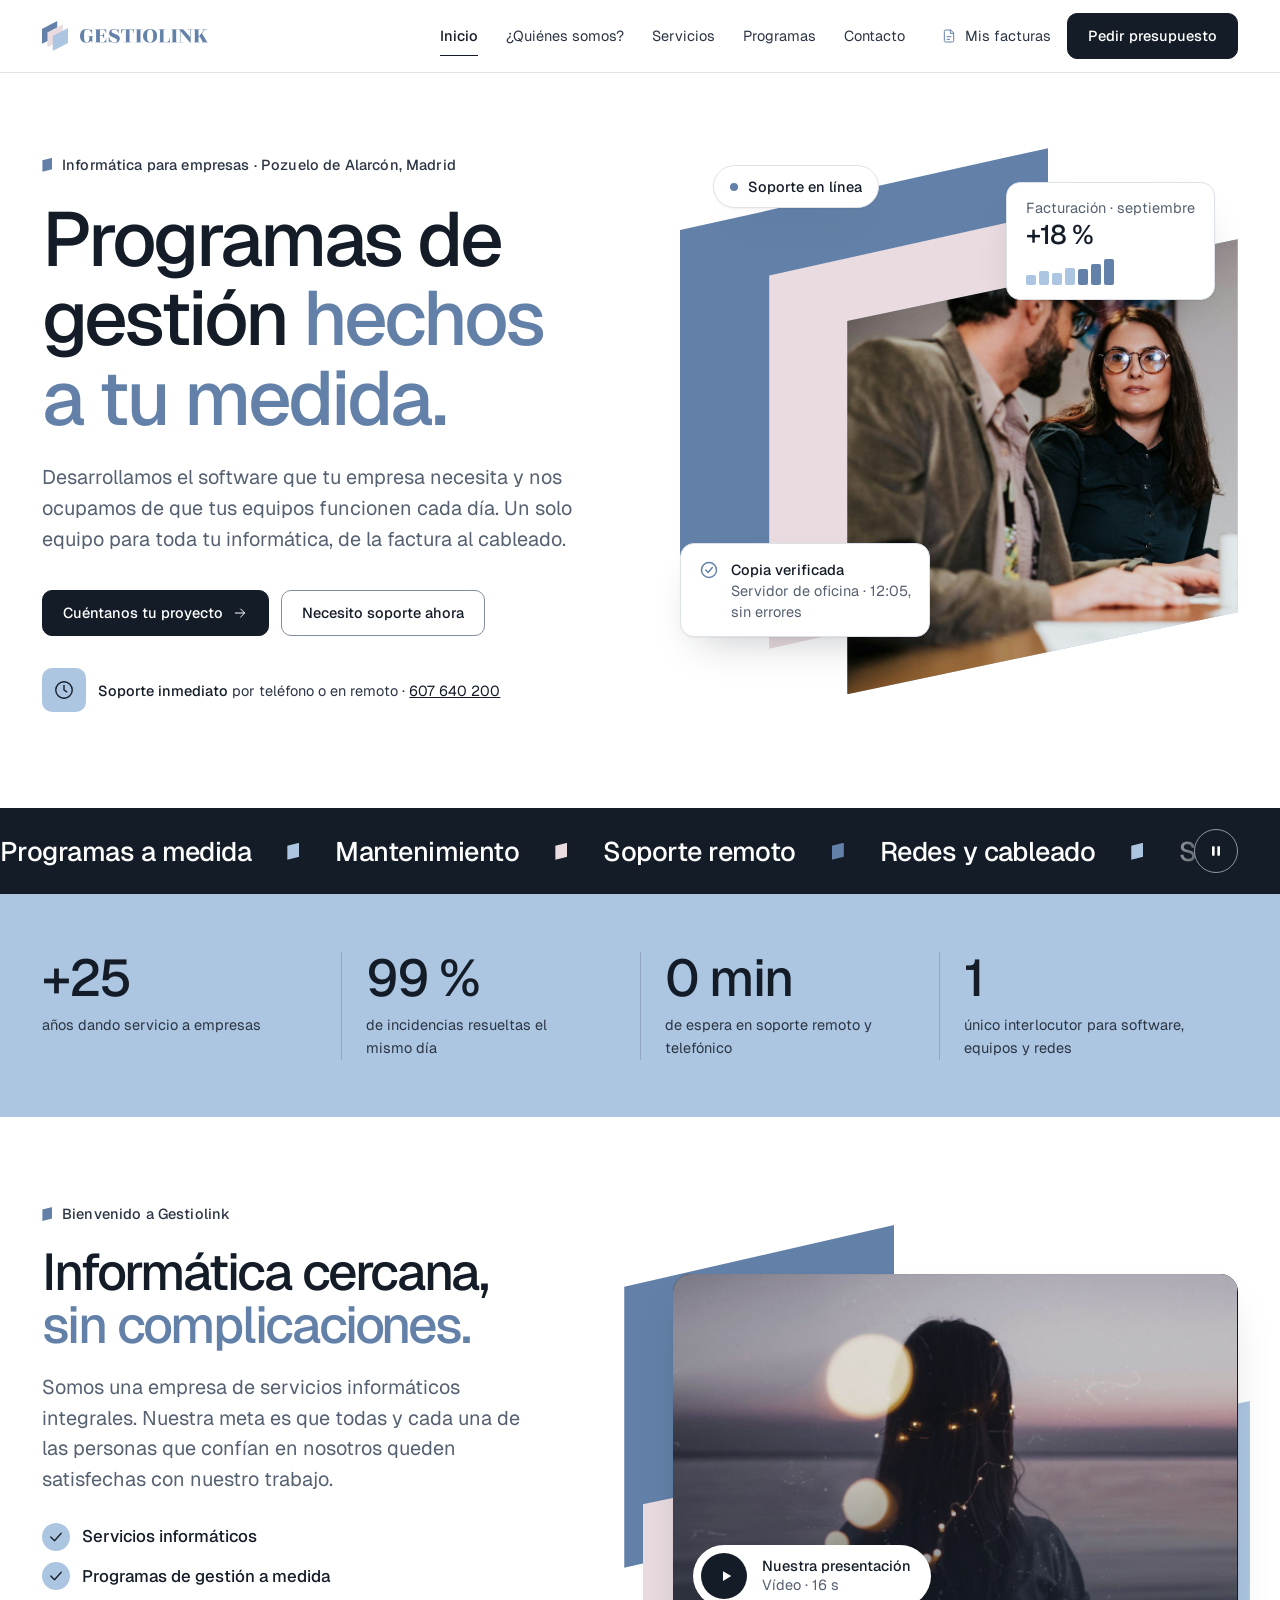
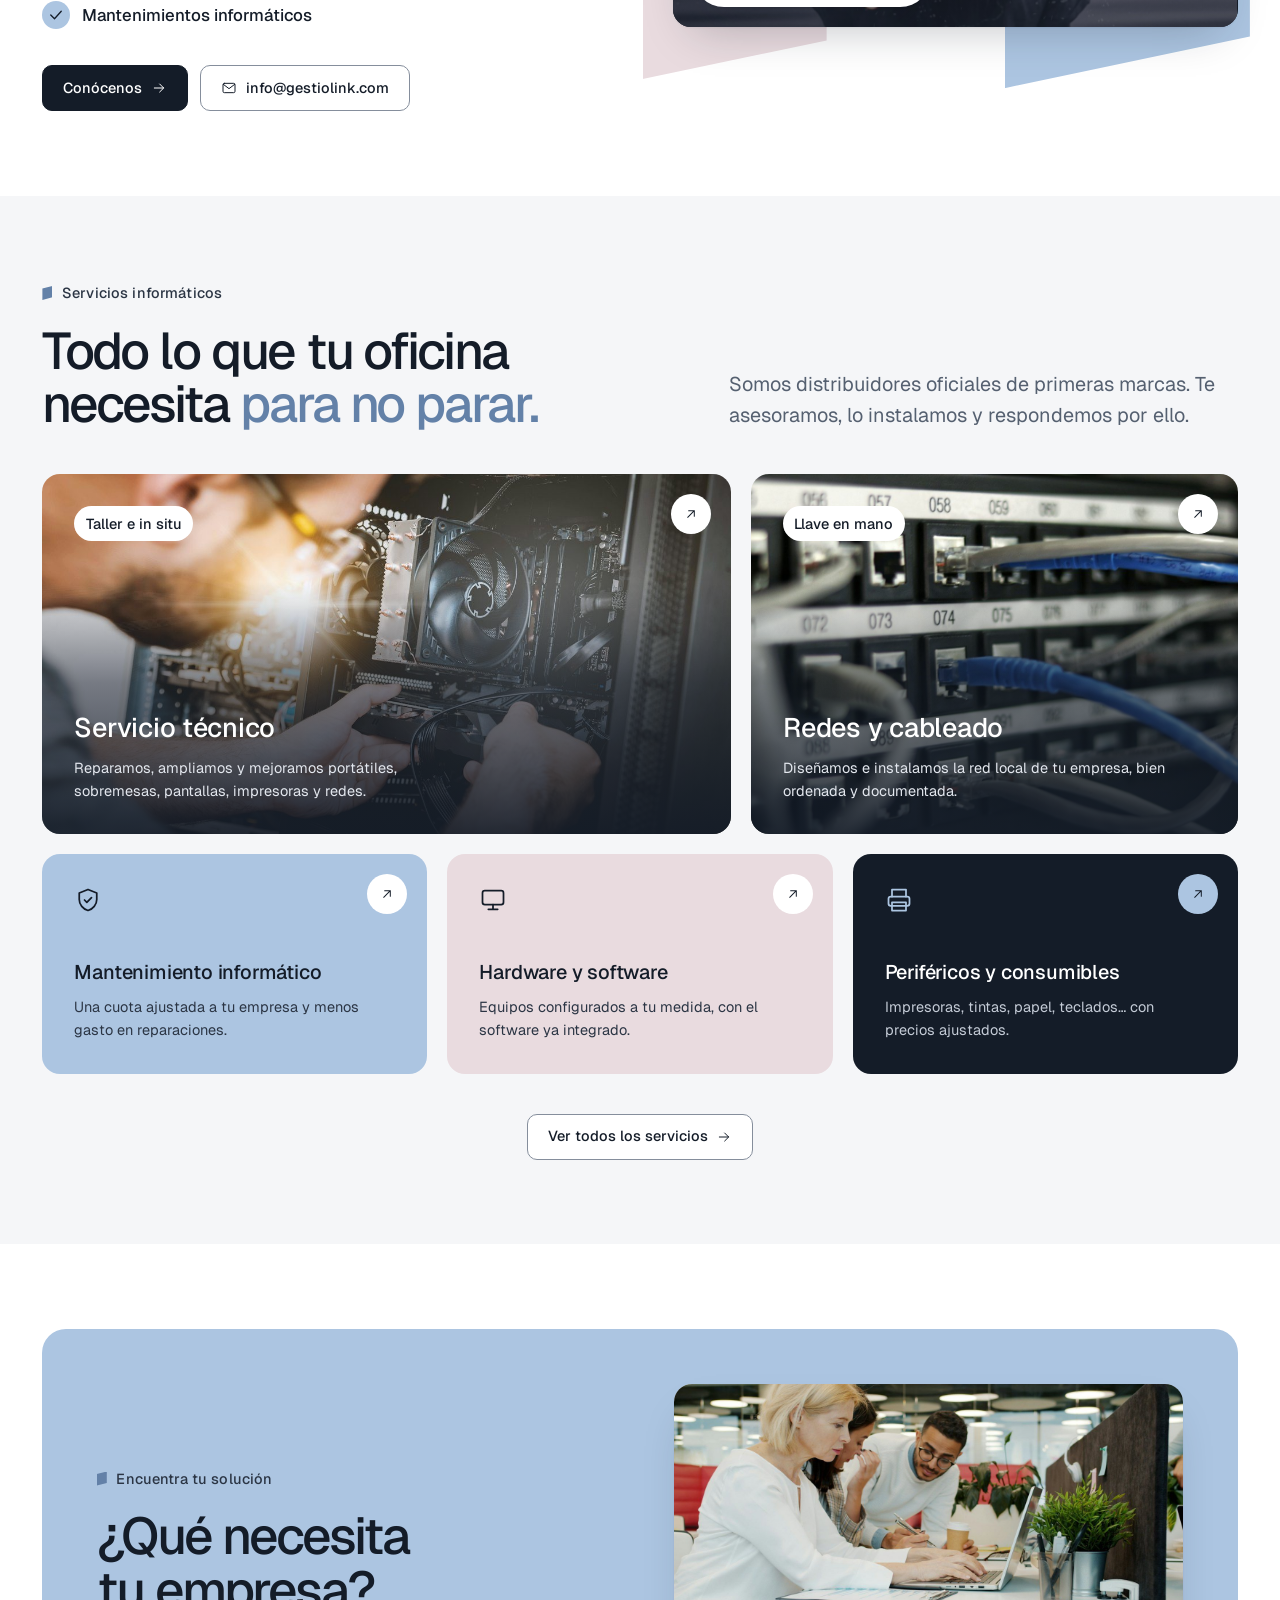
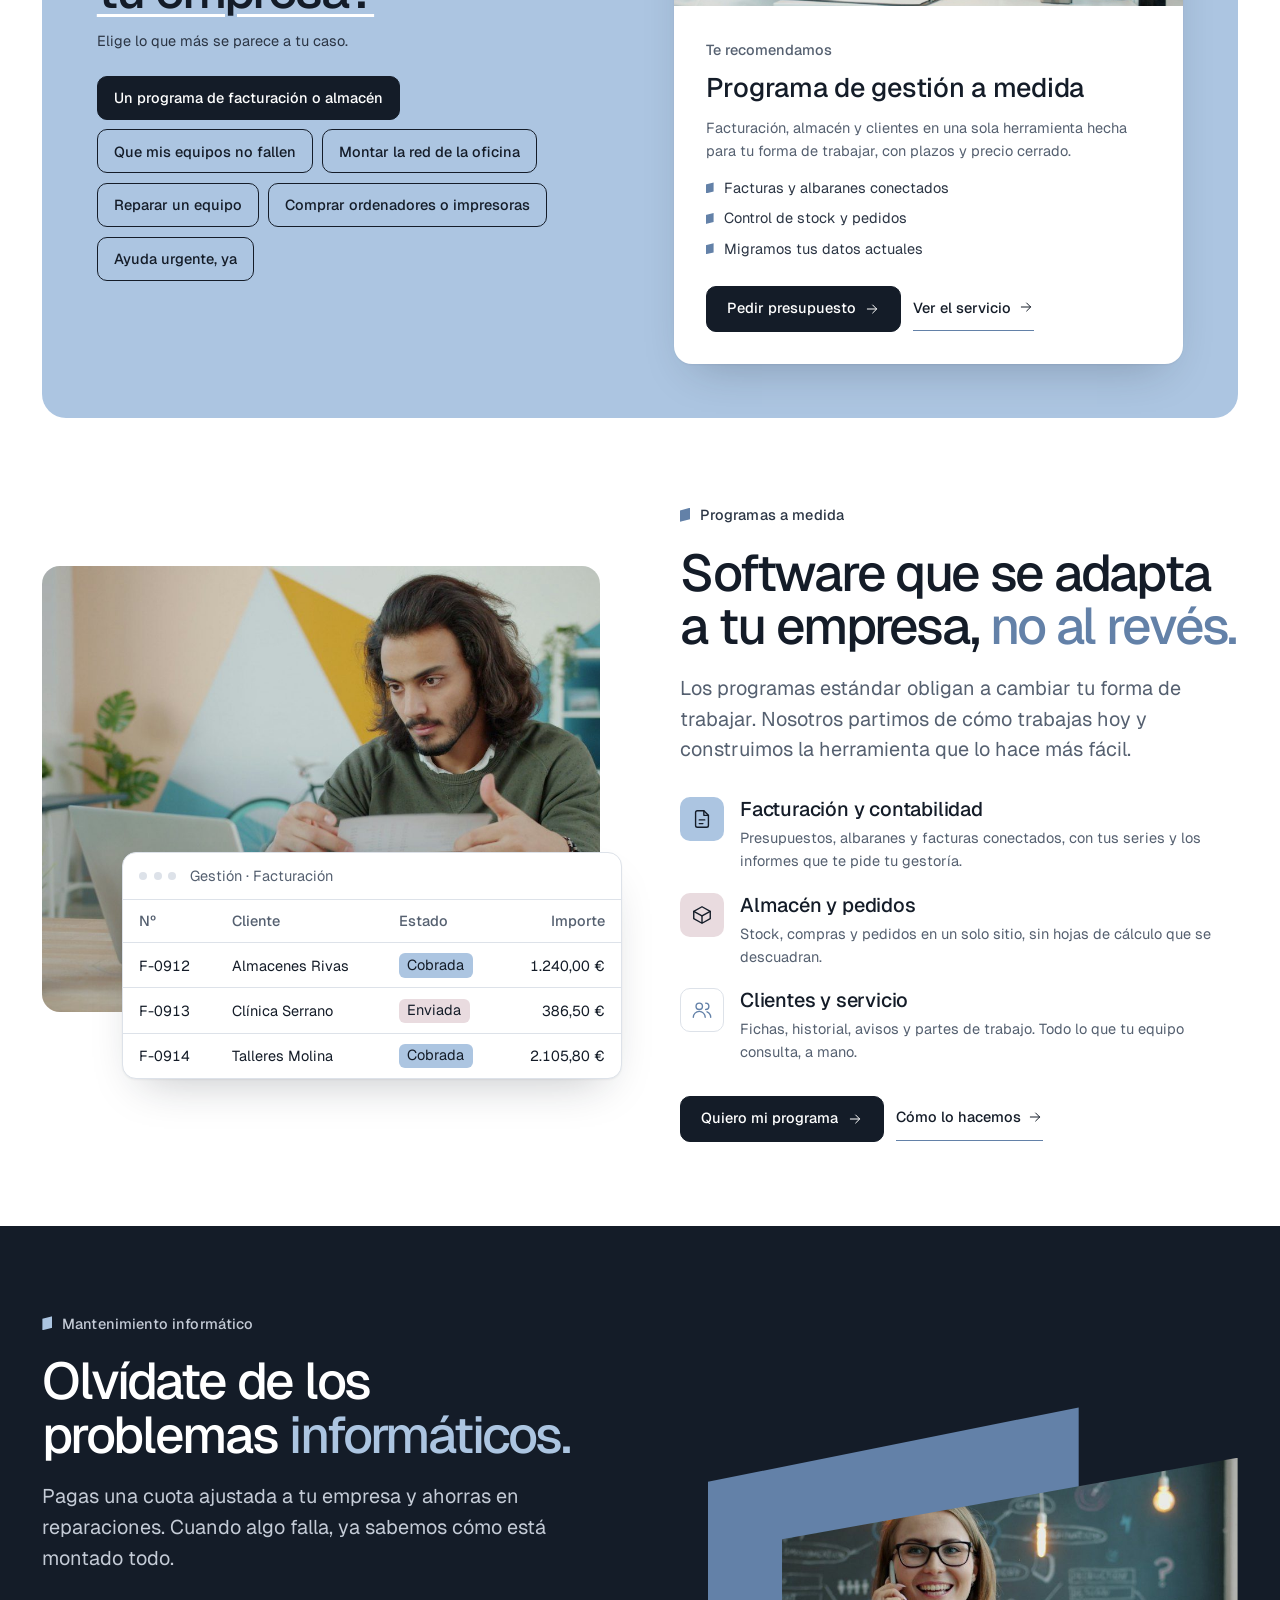
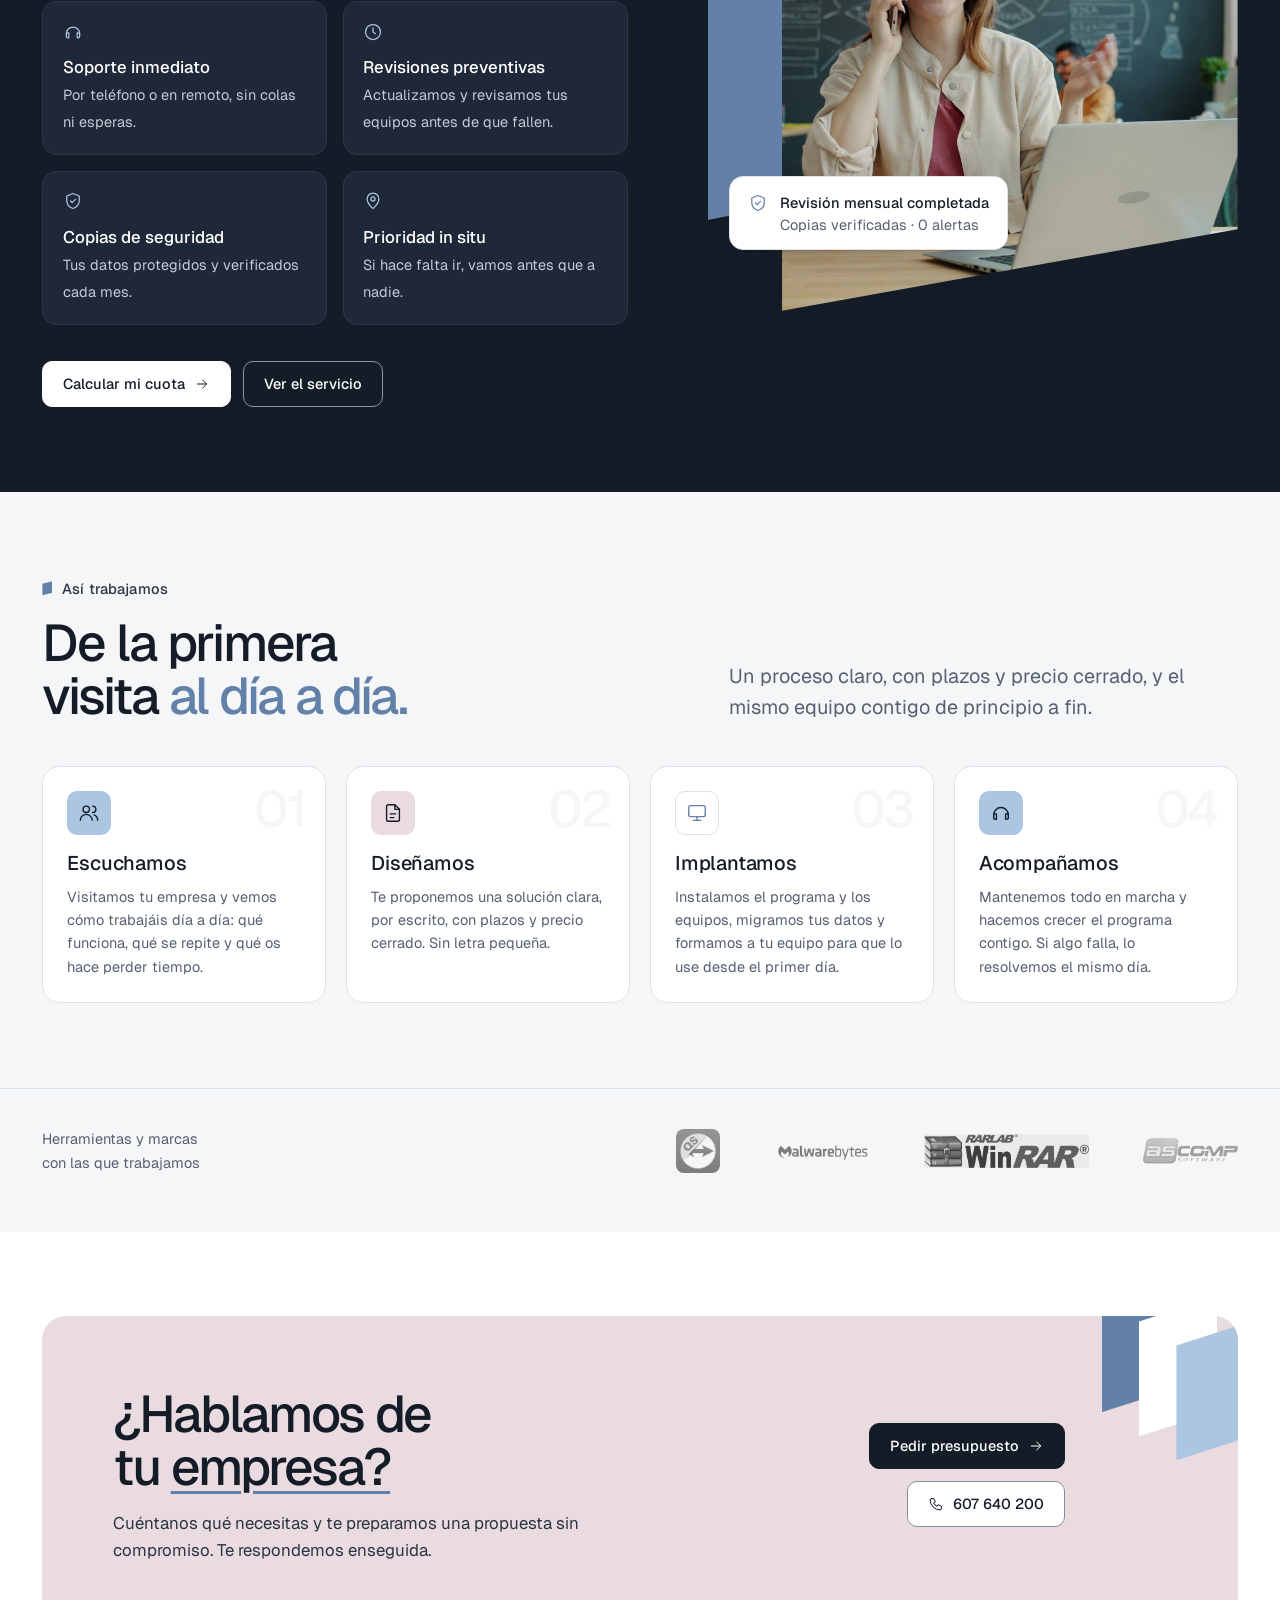
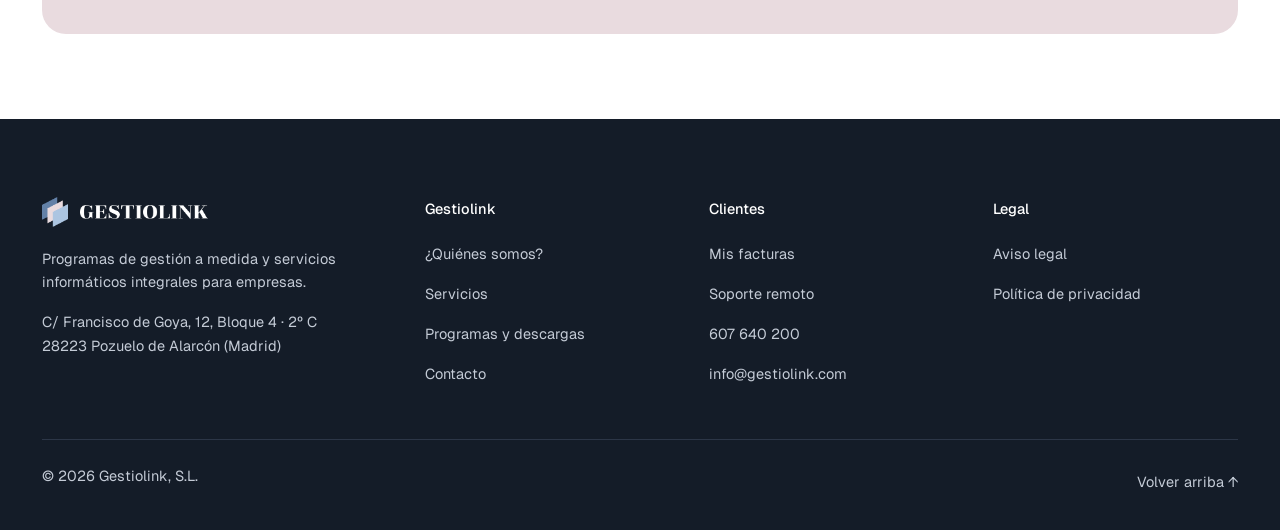
==== index.html @ 1e7ed484 "Revisión de las secciones de la página de inicio" ====
<!doctype html>
<html lang="es">
<head>
<meta charset="utf-8">
<meta name="viewport" content="width=device-width, initial-scale=1">
<meta name="robots" content="noindex, nofollow">
<title>Gestiolink · Programas de gestión a medida y servicios informáticos</title>
<meta name="description" content="Programas de gestión a medida, mantenimiento informático, redes y servicio técnico para empresas en Madrid. Más de 25 años y el 99 % de las incidencias resueltas el mismo día.">
<link rel="icon" href="assets/isotipo.png">
<link rel="preconnect" href="https://fonts.googleapis.com">
<link rel="preconnect" href="https://fonts.gstatic.com" crossorigin>
<link href="https://fonts.googleapis.com/css2?family=Geist:wght@400;500;600&display=swap" rel="stylesheet">
<link rel="stylesheet" href="assets/styles.css?v=47769339">
<script>document.documentElement.classList.add("js")</script>
</head>
<body>
<a class="skip" href="#main">Saltar al contenido</a>

<header class="header">
  <div class="wrap">
    <a class="brand" href="index.html" aria-label="Gestiolink, inicio">
      <img src="assets/isotipo.png" alt="" width="176" height="202">
      <img src="assets/wordmark.png" alt="Gestiolink" width="398" height="45">
    </a>
    <nav class="nav" aria-label="Principal">
      <a href="index.html" aria-current="page">Inicio</a>
      <a href="quienes-somos.html">¿Quiénes somos?</a>
      <a href="servicios.html">Servicios</a>
      <a href="programas.html">Programas</a>
      <a href="contacto.html">Contacto</a>
    </nav>
    <div class="header__actions">
      <a class="client" href="https://gestiolink.facturas.gestiolink.com"><svg viewBox="0 0 24 24" fill="none" stroke="currentColor" stroke-width="1.5" stroke-linecap="round" stroke-linejoin="round" aria-hidden="true"><path d="M14 3H7a2 2 0 0 0-2 2v14a2 2 0 0 0 2 2h10a2 2 0 0 0 2-2V8z"/><path d="M14 3v5h5M9 13h6M9 17h4"/></svg>Mis facturas</a>
      <a class="btn btn--dark" href="contacto.html">Pedir presupuesto</a>
    </div>
    <button class="menu-btn" type="button" aria-expanded="false" aria-label="Abrir menú"><svg viewBox="0 0 24 24" fill="none" stroke="currentColor" stroke-width="1.5" stroke-linecap="round" stroke-linejoin="round" aria-hidden="true"><path d="M4 7h16M4 12h16M4 17h16"/></svg></button>
  </div>
</header>

<main id="main">

  <section class="hero hero--home" aria-labelledby="hero-title">
    <div class="wrap">
      <div>
        <span class="eyebrow">Informática para empresas · Pozuelo de Alarcón, Madrid</span>
        <h1 id="hero-title">Programas de gestión <em>hechos a tu medida.</em></h1>
        <p class="lead">Desarrollamos el software que tu empresa necesita y nos ocupamos de que tus equipos funcionen cada día. Un solo equipo para toda tu informática, de la factura al cableado.</p>
        <div class="ctas">
          <a class="btn btn--dark" href="contacto.html">Cuéntanos tu proyecto <svg viewBox="0 0 24 24" fill="none" stroke="currentColor" stroke-width="1.5" stroke-linecap="round" stroke-linejoin="round" aria-hidden="true"><path d="M5 12h14M13 6l6 6-6 6"/></svg></a>
          <a class="btn btn--ghost" href="programas.html">Necesito soporte ahora</a>
        </div>
        <div class="hero__note">
          <span class="ico ico--sky" aria-hidden="true"><svg viewBox="0 0 24 24" fill="none" stroke="currentColor" stroke-width="1.5" stroke-linecap="round" stroke-linejoin="round" aria-hidden="true"><circle cx="12" cy="12" r="9"/><path d="M12 7v5l3 2"/></svg></span>
          <p><b>Soporte inmediato</b> por teléfono o en remoto · <a href="tel:+34607640200">607 640 200</a></p>
        </div>
      </div>
      <div class="visual visual--hero" data-parallax>
        <div class="shape s1" aria-hidden="true" data-depth="18"></div>
        <div class="shape s2" aria-hidden="true" data-depth="10"></div>
        <div class="photo" data-depth="4"><img src="assets/img/reunion.jpg" alt="Técnico revisando un programa de gestión con una clienta" width="900" height="1050"></div>
        <div class="float f3" aria-hidden="true"><span class="live"></span>Soporte en línea</div>
        <div class="float f2" aria-hidden="true"><span>Facturación · septiembre</span><strong>+18 %</strong><div class="bar"><i></i><i></i><i></i><i></i><i></i><i></i><i></i></div></div>
        <div class="float f1" aria-hidden="true"><svg viewBox="0 0 24 24" fill="none" stroke="currentColor" stroke-width="1.75" stroke-linecap="round" stroke-linejoin="round" aria-hidden="true"><circle cx="12" cy="12" r="9"/><path d="m8 12 3 3 5-6"/></svg><div><b data-ticker-title>Incidencia resuelta</b><span data-ticker>Impresora de recepción · 11:42, en remoto</span></div></div>
      </div>
    </div>
  </section>

  <div class="marquee" aria-hidden="true">
    <ul><li>Programas a medida</li><li>Mantenimiento</li><li>Soporte remoto</li><li>Redes y cableado</li><li>Servicio técnico</li><li>Copias de seguridad</li><li>Equipos y periféricos</li></ul><ul><li>Programas a medida</li><li>Mantenimiento</li><li>Soporte remoto</li><li>Redes y cableado</li><li>Servicio técnico</li><li>Copias de seguridad</li><li>Equipos y periféricos</li></ul>
  </div>


  <div class="facts">
    <div class="wrap">
      <ul>
        <li><strong data-count="25" data-prefix="+">+25</strong><span>años dando servicio a empresas</span></li>
        <li><strong data-count="99" data-suffix=" %">99 %</strong><span>de incidencias resueltas el mismo día</span></li>
        <li><strong>0 min</strong><span>de espera en soporte remoto y telefónico</span></li>
        <li><strong>1</strong><span>único interlocutor para software, equipos y redes</span></li>
      </ul>
    </div>
  </div>

  <section class="section welcome-wrap" aria-labelledby="welcome-title">
    <div class="wrap welcome">
      <div class="welcome__text">
        <span class="eyebrow">Bienvenido a Gestiolink</span>
        <h2 id="welcome-title">Informática cercana, <em>sin complicaciones.</em></h2>
        <p class="lead">Somos una empresa de servicios informáticos integrales. Nuestra meta es que todas y cada una de las personas que confían en nosotros queden satisfechas con nuestro trabajo.</p>
        <ul class="welcome__list">
          <li><svg viewBox="0 0 24 24" fill="none" stroke="currentColor" stroke-width="1.75" stroke-linecap="round" stroke-linejoin="round" aria-hidden="true"><path d="m5 12 5 5 9-10"/></svg>Servicios informáticos</li>
          <li><svg viewBox="0 0 24 24" fill="none" stroke="currentColor" stroke-width="1.75" stroke-linecap="round" stroke-linejoin="round" aria-hidden="true"><path d="m5 12 5 5 9-10"/></svg>Programas de gestión a medida</li>
          <li><svg viewBox="0 0 24 24" fill="none" stroke="currentColor" stroke-width="1.75" stroke-linecap="round" stroke-linejoin="round" aria-hidden="true"><path d="m5 12 5 5 9-10"/></svg>Mantenimientos informáticos</li>
        </ul>
        <div class="ctas">
          <a class="btn btn--dark" href="quienes-somos.html">Conócenos <svg viewBox="0 0 24 24" fill="none" stroke="currentColor" stroke-width="1.5" stroke-linecap="round" stroke-linejoin="round" aria-hidden="true"><path d="M5 12h14M13 6l6 6-6 6"/></svg></a>
          <a class="btn btn--ghost" href="mailto:info@gestiolink.com"><svg viewBox="0 0 24 24" fill="none" stroke="currentColor" stroke-width="1.5" stroke-linecap="round" stroke-linejoin="round" aria-hidden="true"><rect x="3" y="5" width="18" height="14" rx="2"/><path d="m3.5 6.5 8.5 6.5 8.5-6.5"/></svg>info@gestiolink.com</a>
        </div>
      </div>
      <div class="welcome__media">
        <span class="wshape w1" aria-hidden="true"></span>
        <span class="wshape w2" aria-hidden="true"></span>
        <span class="wshape w3" aria-hidden="true"></span>
        <div class="welcome__video">
          <video preload="none" playsinline poster="assets/img/video-poster.jpg" aria-label="Vídeo de presentación de Gestiolink">
            <source src="assets/video/intro.mp4" type="video/mp4">
          </video>
          <button class="welcome__play" type="button" aria-label="Reproducir el vídeo de presentación">
            <span class="welcome__play-ico"><svg viewBox="0 0 24 24" fill="currentColor" aria-hidden="true"><path d="M8 5.5v13l11-6.5z"/></svg></span>
            <span class="welcome__play-txt"><b>Nuestra presentación</b><small>Vídeo · 16 s</small></span>
          </button>
        </div>
      </div>
    </div>
  </section>

  <section class="section bg-paper" aria-labelledby="svc-title">
    <div class="wrap">
      <div class="section__head">
        <div>
          <span class="eyebrow">Servicios informáticos</span>
          <h2 id="svc-title">Todo lo que tu oficina necesita <em>para no parar.</em></h2>
        </div>
        <p class="lead">Somos distribuidores oficiales de primeras marcas. Te asesoramos, lo instalamos y respondemos por ello.</p>
      </div>
      <div class="bento">
        <a class="tile tile--photo" href="servicios.html#tecnico">
          <img src="assets/img/tecnico.jpg" alt="" width="1200" height="800" loading="lazy">
          <span class="tile__go" aria-hidden="true"><svg viewBox="0 0 24 24" fill="none" stroke="currentColor" stroke-width="1.5" stroke-linecap="round" stroke-linejoin="round" aria-hidden="true"><path d="M5 12h14M13 6l6 6-6 6"/></svg></span><span class="chip">Taller e in situ</span>
          <h3>Servicio técnico</h3>
          <p>Reparamos, ampliamos y mejoramos portátiles, sobremesas, pantallas, impresoras y redes.</p>
        </a>
        <a class="tile tile--photo sm" href="servicios.html#redes">
          <img src="assets/img/redes.jpg" alt="" width="1200" height="800" loading="lazy">
          <span class="tile__go" aria-hidden="true"><svg viewBox="0 0 24 24" fill="none" stroke="currentColor" stroke-width="1.5" stroke-linecap="round" stroke-linejoin="round" aria-hidden="true"><path d="M5 12h14M13 6l6 6-6 6"/></svg></span><span class="chip">Llave en mano</span>
          <h3>Redes y cableado</h3>
          <p>Diseñamos e instalamos la red local de tu empresa, bien ordenada y documentada.</p>
        </a>
        <a class="tile tile--color sky" href="servicios.html#mantenimiento"><span class="tile__go" aria-hidden="true"><svg viewBox="0 0 24 24" fill="none" stroke="currentColor" stroke-width="1.5" stroke-linecap="round" stroke-linejoin="round" aria-hidden="true"><path d="M5 12h14M13 6l6 6-6 6"/></svg></span><svg viewBox="0 0 24 24" fill="none" stroke="currentColor" stroke-width="1.5" stroke-linecap="round" stroke-linejoin="round" aria-hidden="true"><path d="M12 3 4.5 6v5.5c0 4.5 3.2 8.2 7.5 9.5 4.3-1.3 7.5-5 7.5-9.5V6z"/><path d="m9 12 2 2 4-4"/></svg><h3>Mantenimiento informático</h3><p>Una cuota ajustada a tu empresa y menos gasto en reparaciones.</p></a>
        <a class="tile tile--color blush" href="servicios.html#hardware"><span class="tile__go" aria-hidden="true"><svg viewBox="0 0 24 24" fill="none" stroke="currentColor" stroke-width="1.5" stroke-linecap="round" stroke-linejoin="round" aria-hidden="true"><path d="M5 12h14M13 6l6 6-6 6"/></svg></span><svg viewBox="0 0 24 24" fill="none" stroke="currentColor" stroke-width="1.5" stroke-linecap="round" stroke-linejoin="round" aria-hidden="true"><rect x="3" y="4" width="18" height="12" rx="2"/><path d="M8 20h8M12 16v4"/></svg><h3>Hardware y software</h3><p>Equipos configurados a tu medida, con el software ya integrado.</p></a>
        <a class="tile tile--color ink" href="servicios.html#perifericos"><span class="tile__go" aria-hidden="true"><svg viewBox="0 0 24 24" fill="none" stroke="currentColor" stroke-width="1.5" stroke-linecap="round" stroke-linejoin="round" aria-hidden="true"><path d="M5 12h14M13 6l6 6-6 6"/></svg></span><svg viewBox="0 0 24 24" fill="none" stroke="currentColor" stroke-width="1.5" stroke-linecap="round" stroke-linejoin="round" aria-hidden="true"><path d="M6 9V3h12v6"/><rect x="3" y="9" width="18" height="8" rx="2"/><path d="M6 14h12v7H6z"/></svg><h3>Periféricos y consumibles</h3><p>Impresoras, tintas, papel, teclados… con precios ajustados.</p></a>
      </div>
      <div class="bento__more"><a class="btn btn--ghost" href="servicios.html">Ver todos los servicios <svg viewBox="0 0 24 24" fill="none" stroke="currentColor" stroke-width="1.5" stroke-linecap="round" stroke-linejoin="round" aria-hidden="true"><path d="M5 12h14M13 6l6 6-6 6"/></svg></a></div>
    </div>
  </section>

  <section class="section" aria-labelledby="finder-title">
    <div class="wrap">
      <div class="finder" data-finder>
        <div class="finder__ask">
          <span class="eyebrow">Encuentra tu solución</span>
          <h2 id="finder-title">¿Qué necesita <em>tu empresa?</em></h2>
          <p class="finder__hint" id="finder-hint">Elige lo que más se parece a tu caso.</p>
          <div class="finder__chips" role="group" aria-labelledby="finder-hint">
            <button type="button" class="chip-btn" aria-pressed="true" data-key="programa">Un programa de facturación o almacén</button>
            <button type="button" class="chip-btn" aria-pressed="false" data-key="mantenimiento">Que mis equipos no fallen</button>
            <button type="button" class="chip-btn" aria-pressed="false" data-key="redes">Montar la red de la oficina</button>
            <button type="button" class="chip-btn" aria-pressed="false" data-key="tecnico">Reparar un equipo</button>
            <button type="button" class="chip-btn" aria-pressed="false" data-key="equipos">Comprar ordenadores o impresoras</button>
            <button type="button" class="chip-btn" aria-pressed="false" data-key="urgente">Ayuda urgente, ya</button>
          </div>
        </div>
        <div class="finder__card" aria-live="polite">
          <img data-f="img" src="assets/img/colegas.jpg" alt="" width="1400" height="933" loading="lazy">
          <div class="finder__body">
            <span class="finder__label">Te recomendamos</span>
            <h3 data-f="title">Programa de gestión a medida</h3>
            <p data-f="text">Facturación, almacén y clientes en una sola herramienta hecha para tu forma de trabajar, con plazos y precio cerrado.</p>
            <ul data-f="list" class="finder__list"><li>Facturas y albaranes conectados</li><li>Control de stock y pedidos</li><li>Migramos tus datos actuales</li></ul>
            <div class="ctas">
              <a class="btn btn--dark" data-f="cta" href="contacto.html?servicio=programa">Pedir presupuesto <svg viewBox="0 0 24 24" fill="none" stroke="currentColor" stroke-width="1.5" stroke-linecap="round" stroke-linejoin="round" aria-hidden="true"><path d="M5 12h14M13 6l6 6-6 6"/></svg></a>
              <a class="link" data-f="more" href="servicios.html#programas-a-medida">Ver el servicio <svg viewBox="0 0 24 24" fill="none" stroke="currentColor" stroke-width="1.5" stroke-linecap="round" stroke-linejoin="round" aria-hidden="true"><path d="M5 12h14M13 6l6 6-6 6"/></svg></a>
            </div>
          </div>
        </div>
      </div>
    </div>
  </section>

  <section class="section" aria-labelledby="prog-title">
    <div class="wrap">
      <div class="prog">
        <div class="prog__media">
          <img src="assets/img/gestion.jpg" alt="Empresario revisando informes de su negocio junto al portátil" width="1400" height="788" loading="lazy">
          <div class="app" aria-hidden="true">
            <div class="app__bar"><i></i><i></i><i></i><span>Gestión · Facturación</span></div>
            <table>
              <thead><tr><th>Nº</th><th>Cliente</th><th>Estado</th><th>Importe</th></tr></thead>
              <tbody>
                <tr><td>F-0912</td><td>Almacenes Rivas</td><td><span class="tag tag--ok">Cobrada</span></td><td>1.240,00 €</td></tr>
                <tr><td>F-0913</td><td>Clínica Serrano</td><td><span class="tag">Enviada</span></td><td>386,50 €</td></tr>
                <tr><td>F-0914</td><td>Talleres Molina</td><td><span class="tag tag--ok">Cobrada</span></td><td>2.105,80 €</td></tr>
              </tbody>
            </table>
          </div>
        </div>
        <div>
          <span class="eyebrow">Programas a medida</span>
          <h2 id="prog-title">Software que se adapta a tu empresa, <em>no al revés.</em></h2>
          <p class="lead">Los programas estándar obligan a cambiar tu forma de trabajar. Nosotros partimos de cómo trabajas hoy y construimos la herramienta que lo hace más fácil.</p>
          <ul class="features">
            <li><span class="ico ico--sky"><svg viewBox="0 0 24 24" fill="none" stroke="currentColor" stroke-width="1.5" stroke-linecap="round" stroke-linejoin="round" aria-hidden="true"><path d="M14 3H7a2 2 0 0 0-2 2v14a2 2 0 0 0 2 2h10a2 2 0 0 0 2-2V8z"/><path d="M14 3v5h5M9 13h6M9 17h4"/></svg></span><div><h3>Facturación y contabilidad</h3><p>Presupuestos, albaranes y facturas conectados, con tus series y los informes que te pide tu gestoría.</p></div></li>
            <li><span class="ico ico--blush"><svg viewBox="0 0 24 24" fill="none" stroke="currentColor" stroke-width="1.5" stroke-linecap="round" stroke-linejoin="round" aria-hidden="true"><path d="m21 8-9-5-9 5 9 5z"/><path d="M3 8v8l9 5 9-5V8M12 13v8"/></svg></span><div><h3>Almacén y pedidos</h3><p>Stock, compras y pedidos en un solo sitio, sin hojas de cálculo que se descuadran.</p></div></li>
            <li><span class="ico ico--line"><svg viewBox="0 0 24 24" fill="none" stroke="currentColor" stroke-width="1.5" stroke-linecap="round" stroke-linejoin="round" aria-hidden="true"><circle cx="9" cy="8" r="3.5"/><path d="M2.5 20a6.5 6.5 0 0 1 13 0M16 4.5a3.5 3.5 0 0 1 0 7M21.5 20a6.5 6.5 0 0 0-4-6"/></svg></span><div><h3>Clientes y servicio</h3><p>Fichas, historial, avisos y partes de trabajo. Todo lo que tu equipo consulta, a mano.</p></div></li>
          </ul>
          <div class="ctas">
            <a class="btn btn--dark" href="contacto.html?servicio=programa">Quiero mi programa <svg viewBox="0 0 24 24" fill="none" stroke="currentColor" stroke-width="1.5" stroke-linecap="round" stroke-linejoin="round" aria-hidden="true"><path d="M5 12h14M13 6l6 6-6 6"/></svg></a>
            <a class="link" href="servicios.html#programas-a-medida">Cómo lo hacemos <svg viewBox="0 0 24 24" fill="none" stroke="currentColor" stroke-width="1.5" stroke-linecap="round" stroke-linejoin="round" aria-hidden="true"><path d="M5 12h14M13 6l6 6-6 6"/></svg></a>
          </div>
        </div>
      </div>
    </div>
  </section>

  <section class="section dark" aria-labelledby="mant-title">
    <div class="wrap maint">
      <div>
        <span class="eyebrow">Mantenimiento informático</span>
        <h2 id="mant-title">Olvídate de los problemas <em>informáticos.</em></h2>
        <p class="lead">Pagas una cuota ajustada a tu empresa y ahorras en reparaciones. Cuando algo falla, ya sabemos cómo está montado todo.</p>
        <ul class="checks">
          <li><svg viewBox="0 0 24 24" fill="none" stroke="currentColor" stroke-width="1.5" stroke-linecap="round" stroke-linejoin="round" aria-hidden="true"><path d="M4 14a8 8 0 0 1 16 0"/><path d="M4 14v3a2 2 0 0 0 2 2h1v-6H6a2 2 0 0 0-2 2M20 14v3a2 2 0 0 1-2 2h-1v-6h1a2 2 0 0 1 2 2"/></svg><b>Soporte inmediato</b><span>Por teléfono o en remoto, sin colas ni esperas.</span></li>
          <li><svg viewBox="0 0 24 24" fill="none" stroke="currentColor" stroke-width="1.5" stroke-linecap="round" stroke-linejoin="round" aria-hidden="true"><circle cx="12" cy="12" r="9"/><path d="M12 7v5l3 2"/></svg><b>Revisiones preventivas</b><span>Actualizamos y revisamos tus equipos antes de que fallen.</span></li>
          <li><svg viewBox="0 0 24 24" fill="none" stroke="currentColor" stroke-width="1.5" stroke-linecap="round" stroke-linejoin="round" aria-hidden="true"><path d="M12 3 4.5 6v5.5c0 4.5 3.2 8.2 7.5 9.5 4.3-1.3 7.5-5 7.5-9.5V6z"/><path d="m9 12 2 2 4-4"/></svg><b>Copias de seguridad</b><span>Tus datos protegidos y verificados cada mes.</span></li>
          <li><svg viewBox="0 0 24 24" fill="none" stroke="currentColor" stroke-width="1.5" stroke-linecap="round" stroke-linejoin="round" aria-hidden="true"><path d="M12 21s-7-6.2-7-11.5a7 7 0 0 1 14 0C19 14.8 12 21 12 21z"/><circle cx="12" cy="9.5" r="2.5"/></svg><b>Prioridad in situ</b><span>Si hace falta ir, vamos antes que a nadie.</span></li>
        </ul>
        <div class="ctas">
          <a class="btn btn--light" href="contacto.html">Calcular mi cuota <svg viewBox="0 0 24 24" fill="none" stroke="currentColor" stroke-width="1.5" stroke-linecap="round" stroke-linejoin="round" aria-hidden="true"><path d="M5 12h14M13 6l6 6-6 6"/></svg></a>
          <a class="btn btn--outline-light" href="servicios.html#mantenimiento">Ver el servicio</a>
        </div>
      </div>
      <div class="maint__media">
        <div class="shape s1" aria-hidden="true"></div>
        <div class="photo"><img src="assets/img/llamada.jpg" alt="Clienta hablando por teléfono con el soporte desde su oficina" width="1400" height="933" loading="lazy"></div>
        <div class="float" aria-hidden="true"><svg viewBox="0 0 24 24" fill="none" stroke="currentColor" stroke-width="1.5" stroke-linecap="round" stroke-linejoin="round" aria-hidden="true"><path d="M12 3 4.5 6v5.5c0 4.5 3.2 8.2 7.5 9.5 4.3-1.3 7.5-5 7.5-9.5V6z"/><path d="m9 12 2 2 4-4"/></svg><div><b>Revisión mensual completada</b><span>Copias verificadas · 0 alertas</span></div></div>
      </div>
    </div>
  </section>

  <section class="section bg-paper" aria-labelledby="proc-title">
    <div class="wrap process">
      <div class="process__head">
        <span class="eyebrow">Así trabajamos</span>
        <h2 id="proc-title">De la primera visita <em>al día a día.</em></h2>
        <p class="lead">Un proceso claro, con plazos y precio cerrado, y el mismo equipo contigo de principio a fin.</p>
      </div>
      <ol class="process__steps">
        <li class="process__step"><span class="ico ico--sky"><svg viewBox="0 0 24 24" fill="none" stroke="currentColor" stroke-width="1.5" stroke-linecap="round" stroke-linejoin="round" aria-hidden="true"><circle cx="9" cy="8" r="3.5"/><path d="M2.5 20a6.5 6.5 0 0 1 13 0M16 4.5a3.5 3.5 0 0 1 0 7M21.5 20a6.5 6.5 0 0 0-4-6"/></svg></span><h3>Escuchamos</h3><p>Visitamos tu empresa y vemos cómo trabajáis día a día: qué funciona, qué se repite y qué os hace perder tiempo.</p></li>
        <li class="process__step"><span class="ico ico--blush"><svg viewBox="0 0 24 24" fill="none" stroke="currentColor" stroke-width="1.5" stroke-linecap="round" stroke-linejoin="round" aria-hidden="true"><path d="M14 3H7a2 2 0 0 0-2 2v14a2 2 0 0 0 2 2h10a2 2 0 0 0 2-2V8z"/><path d="M14 3v5h5M9 13h6M9 17h4"/></svg></span><h3>Diseñamos</h3><p>Te proponemos una solución clara, por escrito, con plazos y precio cerrado. Sin letra pequeña.</p></li>
        <li class="process__step"><span class="ico ico--line"><svg viewBox="0 0 24 24" fill="none" stroke="currentColor" stroke-width="1.5" stroke-linecap="round" stroke-linejoin="round" aria-hidden="true"><rect x="3" y="4" width="18" height="12" rx="2"/><path d="M8 20h8M12 16v4"/></svg></span><h3>Implantamos</h3><p>Instalamos el programa y los equipos, migramos tus datos y formamos a tu equipo para que lo use desde el primer día.</p></li>
        <li class="process__step"><span class="ico ico--sky"><svg viewBox="0 0 24 24" fill="none" stroke="currentColor" stroke-width="1.5" stroke-linecap="round" stroke-linejoin="round" aria-hidden="true"><path d="M4 14a8 8 0 0 1 16 0"/><path d="M4 14v3a2 2 0 0 0 2 2h1v-6H6a2 2 0 0 0-2 2M20 14v3a2 2 0 0 1-2 2h-1v-6h1a2 2 0 0 1 2 2"/></svg></span><h3>Acompañamos</h3><p>Mantenemos todo en marcha y hacemos crecer el programa contigo. Si algo falla, lo resolvemos el mismo día.</p></li>
      </ol>
    </div>
  </section>

  <div class="brands bg-paper">
    <div class="wrap">
      <p>Herramientas y marcas con las que trabajamos</p>
      <ul>
        <li><img class="tv" src="assets/img/teamviewer-qs.jpg" alt="TeamViewer QuickSupport" width="225" height="225"></li>
        <li><img class="mb" src="assets/img/malwarebytes.png" alt="Malwarebytes" width="310" height="163"></li>
        <li><img src="assets/img/winrar.png" alt="WinRAR" width="256" height="53"></li>
        <li><img src="assets/img/ascomp.png" alt="ASCOMP Software" width="181" height="65"></li>
      </ul>
    </div>
  </div>


  <section class="cta" aria-label="Contacto">
    <div class="wrap">
      <div class="cta__box">
        <div class="cta__shapes" aria-hidden="true"><i></i><i></i><i></i></div>
        <div>
          <h2>¿Hablamos de tu <em>empresa?</em></h2>
          <p>Cuéntanos qué necesitas y te preparamos una propuesta sin compromiso. Te respondemos enseguida.</p>
        </div>
        <div class="ctas">
          <a class="btn btn--dark" href="contacto.html">Pedir presupuesto <svg viewBox="0 0 24 24" fill="none" stroke="currentColor" stroke-width="1.5" stroke-linecap="round" stroke-linejoin="round" aria-hidden="true"><path d="M5 12h14M13 6l6 6-6 6"/></svg></a>
          <a class="btn btn--ghost" href="tel:+34607640200"><svg viewBox="0 0 24 24" fill="none" stroke="currentColor" stroke-width="1.5" stroke-linecap="round" stroke-linejoin="round" aria-hidden="true"><path d="M5 4h4l2 5-2.5 1.5a11 11 0 0 0 5 5L15 13l5 2v4a2 2 0 0 1-2 2A16 16 0 0 1 3 6a2 2 0 0 1 2-2"/></svg>607 640 200</a>
        </div>
      </div>
    </div>
  </section>
</main>

<footer class="footer">
  <div class="wrap">
    <div class="footer__top">
      <div>
        <a class="brand" href="index.html" aria-label="Gestiolink, inicio">
          <img src="assets/isotipo.png" alt="" width="176" height="202">
          <img src="assets/wordmark.png" alt="Gestiolink" width="398" height="45">
        </a>
        <p>Programas de gestión a medida y servicios informáticos integrales para empresas.</p>
        <address>C/ Francisco de Goya, 12, Bloque 4 · 2º C<br>28223 Pozuelo de Alarcón (Madrid)</address>
      </div>
      <div>
        <h4>Gestiolink</h4>
        <ul><li><a href="quienes-somos.html">¿Quiénes somos?</a></li><li><a href="servicios.html">Servicios</a></li><li><a href="programas.html">Programas y descargas</a></li><li><a href="contacto.html">Contacto</a></li></ul>
      </div>
      <div>
        <h4>Clientes</h4>
        <ul><li><a href="https://gestiolink.facturas.gestiolink.com">Mis facturas</a></li><li><a href="https://get.teamviewer.com/2trgch7">Soporte remoto</a></li><li><a href="tel:+34607640200">607 640 200</a></li><li><a href="mailto:info@gestiolink.com">info@gestiolink.com</a></li></ul>
      </div>
      <div>
        <h4>Legal</h4>
        <ul><li><a href="aviso-legal.html">Aviso legal</a></li><li><a href="politica-privacidad.html">Política de privacidad</a></li></ul>
      </div>
    </div>
    <div class="footer__bottom">
      <span>© <span id="year">2026</span> Gestiolink, S.L.</span>
      <a href="#main">Volver arriba ↑</a>
    </div>
  </div>
</footer>

<script src="assets/main.js?v=47769339"></script>
</body>
</html>
---- assets/styles.css ----
/* Gestiolink · hoja de estilos común */
:root{
  /* Paleta: los tres colores del logo + tinta */
  --accent:#6381a8;
  --sky:#acc5e1;
  --blush:#e9dbdf;
  --ink:#141c28;
  --ink-2:#1e2838;
  --text:#2b3544;
  --muted:#556070;
  --line:#dde2e9;
  --control:#858e9c;
  --paper:#f5f6f8;
  --white:#fff;
  --on-ink:#c4cbd6;

  /* Escala tipográfica (6 tamaños) */
  --fs-1:clamp(2.75rem, 1.9rem + 3.6vw, 5rem);
  --fs-2:clamp(2.125rem, 1.7rem + 1.9vw, 3.25rem);
  --fs-3:clamp(1.375rem, 1.2rem + .6vw, 1.75rem);
  --fs-4:clamp(1.125rem, 1.08rem + .2vw, 1.25rem);
  --fs-5:clamp(1rem, .97rem + .1vw, 1.0625rem);
  --fs-6:clamp(.875rem, .86rem + .06vw, .9375rem);

  --sans:"Geist", system-ui, -apple-system, "Segoe UI", sans-serif;
  --radius:10px;
  --r-card:18px;
  --wrap:1536px;
  --gutter:clamp(1rem, .25rem + 3vw, 3rem);
  --section:clamp(3.5rem, 2.5rem + 3.5vw, 5.5rem);
  --shadow:0 1px 2px rgba(20,28,40,.05),0 20px 44px -20px rgba(20,28,40,.28);
  /* Paralelogramo del isotipo: lados verticales, bordes que suben hacia la derecha */
  --para:polygon(0 18%, 100% 0, 100% 82%, 0 100%);
}
*,*::before,*::after{box-sizing:border-box}
html{font-size:100%;-webkit-text-size-adjust:100%;scroll-behavior:smooth}
@media (prefers-reduced-motion:reduce){html{scroll-behavior:auto}*{transition:none!important;animation:none!important}}
body{margin:0;background:var(--white);color:var(--text);font-family:var(--sans);font-size:var(--fs-5);line-height:1.6;-webkit-font-smoothing:antialiased;overflow-x:clip}
img,svg{display:block;max-width:100%}
img{height:auto}
a{color:inherit}
h1,h2,h3,p{margin:0}
h1,h2{font-weight:500;color:var(--ink);letter-spacing:-.04em;line-height:1.04;text-wrap:balance}
h1{font-size:var(--fs-1)}
h2{font-size:var(--fs-2)}
h1 em,h2 em{font-style:normal;color:var(--accent)}
h3{font-size:var(--fs-4);font-weight:500;color:var(--ink);line-height:1.3;letter-spacing:-.01em}
:focus-visible{outline:2px solid var(--accent);outline-offset:3px;border-radius:4px}
.wrap{max-width:var(--wrap);margin-inline:auto;padding-inline:var(--gutter)}
.skip{position:absolute;left:1rem;top:-100px;background:var(--ink);color:var(--white);padding:.75rem 1rem;border-radius:var(--radius);z-index:100;font-size:var(--fs-6)}
.skip:focus{top:1rem}
.eyebrow{display:inline-flex;align-items:center;gap:.6rem;font-size:var(--fs-6);font-weight:500;color:var(--text);letter-spacing:.01em}
.eyebrow::before{content:"";width:10px;height:14px;background:var(--accent);clip-path:var(--para)}
.lead{font-size:var(--fs-4);color:var(--muted);line-height:1.55;max-width:36rem}
.section{padding-block:var(--section)}
section{scroll-margin-top:80px}
.section__head{display:grid;grid-template-columns:1.1fr .9fr;gap:1.5rem 4rem;align-items:end;margin-bottom:clamp(2rem, 1.5rem + 1.5vw, 3rem)}
.section__head h2{margin-top:1rem}
.section__head--center{grid-template-columns:1fr;justify-items:center;text-align:center}
.section__head--center .lead{margin-inline:auto}
@media (max-width:860px){.section__head{grid-template-columns:1fr}}
.bg-paper{background:var(--paper)}
.bg-blush{background:var(--blush)}
.bg-sky{background:var(--sky)}

/* Botones: misma forma en todo el sitio */
.btn{display:inline-flex;align-items:center;justify-content:center;gap:.55rem;min-height:46px;padding:0 1.25rem;border-radius:var(--radius);border:1px solid var(--ink);font:500 var(--fs-6)/1 var(--sans);text-decoration:none;cursor:pointer;transition:background .2s,color .2s,border-color .2s;white-space:nowrap}
.btn svg{width:16px;height:16px;flex:none;transition:transform .2s}
.btn:hover svg{transform:translateX(2px)}
.btn--dark{background:var(--ink);color:var(--white)}
.btn--dark:hover{background:var(--text);border-color:var(--text)}
.btn--ghost{background:var(--white);color:var(--ink);border-color:var(--control)}
.btn--ghost:hover{border-color:var(--ink)}
.btn--light{background:var(--white);color:var(--ink);border-color:var(--white)}
.btn--light:hover{background:var(--blush);border-color:var(--blush)}
.btn--outline-light{background:transparent;color:var(--white);border-color:#8d97a6}
.btn--outline-light:hover{border-color:var(--white)}
.ctas{display:flex;flex-wrap:wrap;gap:.75rem;margin-top:2.25rem}
.link{display:inline-flex;align-items:center;gap:.4rem;font-size:var(--fs-6);font-weight:500;color:var(--ink);text-decoration:none;border-bottom:1px solid var(--accent);padding-bottom:2px;min-height:44px}
.link svg{width:16px;height:16px;transition:transform .2s}
.link:hover svg{transform:translateX(3px)}

/* Cabecera */
.header{position:sticky;top:0;z-index:50;background:rgba(255,255,255,.94);backdrop-filter:saturate(1.4) blur(10px);border-bottom:1px solid var(--line)}
.header .wrap{display:flex;align-items:center;gap:2rem;min-height:72px}
.brand{display:flex;align-items:center;gap:.7rem;text-decoration:none;flex:none}
.brand img:first-child{width:26px;height:auto}
.brand img:last-child{width:128px;height:auto}
.nav{display:flex;gap:1.75rem;margin-left:auto}
.nav a{font-size:var(--fs-6);text-decoration:none;color:var(--text);padding:.5rem 0;border-bottom:1px solid transparent}
.nav a:hover{color:var(--ink);border-color:var(--accent)}
.nav a[aria-current="page"]{color:var(--ink);font-weight:500;border-color:var(--ink)}
.header__actions{display:flex;align-items:center;gap:.75rem}
.client{display:inline-flex;align-items:center;gap:.45rem;font-size:var(--fs-6);text-decoration:none;color:var(--text);min-height:44px;padding-inline:.25rem}
.client svg{width:16px;height:16px;color:var(--accent)}
.client:hover{color:var(--ink)}
.menu-btn{display:none;width:46px;height:46px;border:1px solid var(--control);border-radius:var(--radius);background:none;cursor:pointer;align-items:center;justify-content:center;margin-left:auto;color:var(--ink)}
.menu-btn svg{width:20px;height:20px}
@media (max-width:1080px){
  .nav,.header__actions{display:none}
  .menu-btn{display:inline-flex}
  .header.open .nav,.header.open .header__actions{display:flex}
  .header.open .wrap{flex-wrap:wrap;padding-bottom:1.25rem}
  .header.open .nav{order:3;width:100%;flex-direction:column;gap:0;margin:0}
  .header.open .nav a{padding:.8rem 0;border-bottom:1px solid var(--line)}
  .header.open .header__actions{order:4;width:100%;flex-wrap:wrap;justify-content:space-between}
}

/* Composición en paralelogramos (isotipo) */
.visual{position:relative;aspect-ratio:1/1.02;width:100%;max-width:660px;justify-self:end}
.visual .shape{position:absolute;clip-path:var(--para)}
.visual .s1{inset:0 34% 20% 0;background:var(--accent)}
.visual .s2{inset:8% 18% 12% 16%;background:var(--blush)}
.visual .photo{position:absolute;inset:16% 0 4% 30%;clip-path:var(--para);overflow:hidden;background:var(--sky)}
.visual .photo img{width:100%;height:100%;object-fit:cover;object-position:45% 30%}
.visual--wide{aspect-ratio:1.25/1}
.visual--wide .photo{inset:12% 0 2% 22%}
.visual--wide .s1{inset:0 40% 18% 0}
.visual--wide .s2{inset:6% 22% 10% 12%}
.float{position:absolute;background:var(--white);border:1px solid var(--line);border-radius:14px;box-shadow:var(--shadow);padding:.9rem 1.1rem;display:flex;gap:.8rem;align-items:flex-start}
.float svg{width:20px;height:20px;color:var(--accent);flex:none;margin-top:2px}
.float b{display:block;font-weight:500;color:var(--ink);font-size:var(--fs-6)}
.float span{display:block;font-size:var(--fs-6);color:var(--muted);line-height:1.4}
.f1{left:0;bottom:14%;max-width:250px}
.f2{right:4%;top:6%;flex-direction:column;gap:.1rem;padding:.9rem 1.2rem}
.f2 strong{font-size:var(--fs-3);font-weight:500;letter-spacing:-.03em;color:var(--ink);line-height:1.1}
.bar{display:flex;gap:3px;margin-top:.5rem}
.bar i{width:10px;height:22px;border-radius:2px;background:var(--sky)}
.bar i:nth-child(n+5){background:var(--accent)}
@media (max-width:480px){.f2{top:0;right:0}.f1{bottom:6%}}

/* Hero de portada */
.hero{position:relative;padding-block:clamp(2.5rem, 1.5rem + 4vw, 5rem) clamp(3.5rem, 2.5rem + 4vw, 6rem);overflow:hidden}
.hero .wrap{display:grid;grid-template-columns:1fr 1fr;gap:clamp(2.5rem, 1rem + 5vw, 5rem);align-items:center}
.hero h1{margin:1.25rem 0 1.5rem}
.hero__note{display:flex;align-items:center;gap:.75rem;margin-top:2rem;font-size:var(--fs-6);color:var(--text)}
.hero__note b{font-weight:500;color:var(--ink)}
.hero__note a{color:var(--ink)}
@media (max-width:920px){.hero .wrap{grid-template-columns:1fr}.visual{justify-self:center;max-width:520px}}

/* Cabecera de páginas interiores */
.page-hero{position:relative;overflow:hidden;background:var(--paper);padding-block:clamp(2.5rem, 1.5rem + 4vw, 4.5rem)}
.page-hero .wrap{display:grid;grid-template-columns:1.2fr .8fr;gap:clamp(2rem, 1rem + 4vw, 4.5rem);align-items:center}
.page-hero h1{margin:1rem 0 1.25rem}
.page-hero .visual{max-width:600px}
.page-hero--text .wrap{grid-template-columns:1fr}
.page-hero--text h1{max-width:18ch}
.crumbs{display:flex;gap:.5rem;font-size:var(--fs-6);color:var(--muted);margin-bottom:1.5rem;flex-wrap:wrap}
.crumbs a{color:var(--text);text-decoration:none}
.crumbs a:hover{text-decoration:underline;text-decoration-color:var(--accent)}
@media (max-width:920px){.page-hero .wrap{grid-template-columns:1fr}.page-hero .visual{justify-self:center}}

/* Cifras sobre azul cielo */
.facts{background:var(--sky);padding-block:clamp(2.5rem, 2rem + 2vw, 3.75rem)}
.facts ul{list-style:none;margin:0;padding:0;display:grid;grid-template-columns:repeat(4,1fr)}
.facts li{padding-right:1.5rem}
.facts li+li{padding-left:1.5rem;border-left:1px solid rgba(20,28,40,.18)}
.facts strong{display:block;font-weight:500;letter-spacing:-.04em;font-size:var(--fs-2);line-height:1;color:var(--ink)}
.facts span{display:block;margin-top:.6rem;font-size:var(--fs-6);color:var(--text);max-width:22ch}
@media (max-width:820px){.facts ul{grid-template-columns:1fr 1fr;row-gap:2rem}.facts li:nth-child(3){padding-left:0;border-left:0}}
@media (max-width:400px){.facts ul{grid-template-columns:1fr}.facts li+li{padding-left:0;border-left:0}}

/* Marcas */
.brands{padding-block:clamp(2rem, 1.5rem + 2vw, 3rem);border-bottom:1px solid var(--line)}
.brands .wrap{display:flex;align-items:center;gap:clamp(1.5rem, 1rem + 3vw, 4rem);flex-wrap:wrap;justify-content:space-between}
.brands p{font-size:var(--fs-6);color:var(--muted);max-width:18ch}
.brands ul{list-style:none;margin:0;padding:0;display:flex;align-items:center;gap:clamp(1.5rem, 1rem + 3vw, 4rem);flex-wrap:wrap}
.brands img{height:30px;width:auto;filter:grayscale(1);opacity:.75;transition:filter .2s,opacity .2s;mix-blend-mode:multiply}
.brands img:hover{filter:none;opacity:1}
.brands .tv{height:40px;border-radius:8px}
.brands .mb{height:44px}

/* Programas a medida */
.prog{display:grid;grid-template-columns:1fr 1fr;gap:clamp(2.5rem, 1rem + 5vw, 5.5rem);align-items:center}
.prog h2{margin:1rem 0 1.25rem}
.prog__media{position:relative;padding:0 0 12% 0}
.prog__media > img{width:100%;aspect-ratio:4/3;object-fit:cover;border-radius:var(--r-card)}
.app{position:absolute;right:-4%;bottom:0;width:92%;max-width:500px;background:var(--white);border:1px solid var(--line);border-radius:14px;box-shadow:var(--shadow);overflow:hidden}
.app__bar{display:flex;align-items:center;gap:.4rem;padding:.7rem 1rem;border-bottom:1px solid var(--line);font-size:var(--fs-6);color:var(--muted)}
.app__bar i{width:8px;height:8px;border-radius:50%;background:var(--line)}
.app__bar span{margin-left:.5rem}
.app table{width:100%;border-collapse:collapse;font-size:var(--fs-6);font-variant-numeric:tabular-nums}
.app th{white-space:nowrap;text-align:left;font-weight:500;color:var(--muted);padding:.6rem 1rem;border-bottom:1px solid var(--line)}
.app td{white-space:nowrap;padding:.62rem 1rem;border-bottom:1px solid var(--line);color:var(--ink)}
.app tr:last-child td{border-bottom:0}
.app td:last-child,.app th:last-child{text-align:right}
.tag{display:inline-block;font-size:var(--fs-6);line-height:1;padding:.3rem .55rem;border-radius:6px;background:var(--blush);color:var(--ink)}
.tag--ok{background:var(--sky)}
@media (max-width:1000px){.prog{grid-template-columns:1fr}.app{right:0}}
@media (max-width:520px){.app td:nth-child(3),.app th:nth-child(3){display:none}.app{width:92%}}

.features{list-style:none;margin:2rem 0 0;padding:0;display:grid;gap:1.25rem}
.features li{display:flex;gap:1rem;align-items:flex-start}
.features p{font-size:var(--fs-6);color:var(--muted);margin-top:.2rem}
.ico{width:44px;height:44px;border-radius:var(--radius);display:grid;place-items:center;color:var(--ink);flex:none}
.ico svg{width:22px;height:22px}
.ico--sky{background:var(--sky)}
.ico--blush{background:var(--blush)}
.ico--line{border:1px solid var(--line);color:var(--accent)}

.steps{list-style:none;margin:clamp(3.5rem, 2.5rem + 3vw, 5.5rem) 0 0;padding:clamp(1.75rem, 1.2rem + 2vw, 2.75rem);display:grid;grid-template-columns:repeat(4,1fr);gap:1.5rem;counter-reset:s;background:var(--blush);border-radius:var(--r-card)}
.steps--3{grid-template-columns:repeat(3,1fr);margin-top:0}
.steps li{counter-increment:s;position:relative}
.steps li::before{content:"0" counter(s);display:grid;place-items:center;width:44px;height:44px;border-radius:50%;background:var(--white);font-size:var(--fs-6);color:var(--ink);font-weight:500;margin-bottom:1rem;font-variant-numeric:tabular-nums}
.steps li:not(:last-child)::after{content:"";position:absolute;top:22px;left:56px;right:-.75rem;height:1px;background:rgba(20,28,40,.2)}
.steps p{font-size:var(--fs-6);color:var(--text);margin-top:.35rem}
.steps a{color:var(--ink);font-weight:500}
@media (max-width:900px){.steps,.steps--3{grid-template-columns:1fr 1fr;row-gap:2rem}.steps li::after{display:none}}
@media (max-width:480px){.steps,.steps--3{grid-template-columns:1fr}}

/* Servicios: mosaico */
.bento{display:grid;grid-template-columns:repeat(12,1fr);gap:1.25rem}
.tile{position:relative;border-radius:var(--r-card);overflow:hidden;padding:clamp(1.5rem, 1.2rem + 1vw, 2rem);display:flex;flex-direction:column;gap:.6rem;min-height:220px;text-decoration:none}
.tile p{font-size:var(--fs-6)}
.tile--photo{grid-column:span 7;min-height:360px;justify-content:flex-end;color:var(--white)}
.tile--photo.sm{grid-column:span 5}
.tile--photo img{position:absolute;inset:0;width:100%;height:100%;object-fit:cover;transition:transform .6s ease}
.tile--photo:hover img{transform:scale(1.03)}
.tile--photo::before{content:"";position:absolute;inset:0;background:linear-gradient(to top, rgba(20,28,40,.92) 0%, rgba(20,28,40,.55) 42%, rgba(20,28,40,0) 70%);z-index:1}
.tile--photo > *:not(img){position:relative;z-index:2}
.tile--photo h3{color:var(--white);font-size:var(--fs-3)}
.tile--photo p{color:#e3e7ee;max-width:40ch}
.chip{align-self:flex-start;font-size:var(--fs-6);font-weight:500;padding:.35rem .7rem;border-radius:999px;background:var(--white);color:var(--ink);margin-bottom:auto}
.tile--color{grid-column:span 4;color:var(--text)}
.tile--color svg{width:28px;height:28px;margin-bottom:auto;color:var(--ink)}
.tile--color h3{margin-top:2.5rem}
.tile.sky{background:var(--sky)}
.tile.blush{background:var(--blush)}
.tile.ink{background:var(--ink);color:var(--on-ink)}
.tile.ink h3{color:var(--white)}
.tile.ink svg{color:var(--sky)}
.bento__more{display:flex;justify-content:center;margin-top:2.5rem}
@media (max-width:980px){.tile--photo,.tile--photo.sm{grid-column:span 12;min-height:360px}.tile--color{grid-column:span 6}.tile--color:last-child{grid-column:span 12}}
@media (max-width:600px){.tile--color,.tile--color:last-child{grid-column:span 12}.tile--photo,.tile--photo.sm{min-height:320px}}

/* Bloque oscuro (mantenimiento) */
.dark{background:var(--ink);color:var(--on-ink);position:relative;overflow:hidden}
.dark h2{color:var(--white)}
.dark h2 em{color:var(--sky)}
.dark .eyebrow,.dark .lead{color:var(--on-ink)}
.dark .eyebrow::before{background:var(--sky)}
.maint{display:grid;grid-template-columns:1.05fr .95fr;gap:clamp(2.5rem, 1rem + 5vw, 5.5rem);align-items:center}
.maint h2{margin:1rem 0 1.25rem}
.checks{list-style:none;margin:1.75rem 0 0;padding:0;display:grid;grid-template-columns:1fr 1fr;gap:1rem}
.checks li{border:1px solid #2c3647;border-radius:14px;padding:1.2rem;background:var(--ink-2)}
.checks svg{width:20px;height:20px;color:var(--sky);margin-bottom:.8rem}
.checks b{display:block;font-weight:500;color:var(--white)}
.checks span{font-size:var(--fs-6)}
.maint__media{position:relative;aspect-ratio:1/.95;max-width:620px;width:100%;justify-self:end}
.maint__media .shape{position:absolute;clip-path:var(--para)}
.maint__media .s1{inset:0 30% 18% 0;background:var(--accent)}
.maint__media .photo{position:absolute;inset:10% 0 0 14%;clip-path:var(--para);overflow:hidden}
.maint__media .photo img{width:100%;height:100%;object-fit:cover}
.maint__media .float{left:4%;bottom:12%}
@media (max-width:920px){.maint{grid-template-columns:1fr}.maint__media{max-width:480px;width:100%;justify-self:center}}
@media (max-width:520px){.checks{grid-template-columns:1fr}}

/* Cita */
.quote{background:var(--blush);padding-block:var(--section);overflow:hidden}
.quote .wrap{display:grid;grid-template-columns:auto 1fr;gap:clamp(2rem, 1rem + 4vw, 5rem);align-items:center}
.mark{position:relative;width:clamp(90px, 60px + 8vw, 180px);aspect-ratio:176/202;flex:none}
.mark i{position:absolute;width:62%;height:74%;clip-path:var(--para)}
.mark i:nth-child(1){left:0;top:0;background:var(--accent)}
.mark i:nth-child(2){left:19%;top:13%;background:var(--white)}
.mark i:nth-child(3){left:38%;top:26%;background:var(--sky)}
.quote--sky .mark i:nth-child(3){background:var(--blush)}
.quote blockquote{margin:0;font-size:var(--fs-2);font-weight:500;line-height:1.1;letter-spacing:-.035em;color:var(--ink);max-width:24ch}
.quote blockquote em{font-style:normal;color:var(--ink);text-decoration:underline;text-decoration-color:var(--accent);text-decoration-thickness:3px;text-underline-offset:6px}
.quote p{margin-top:1.5rem;font-size:var(--fs-6);color:var(--text)}
.quote--sky{background:var(--sky)}
.quote--sky blockquote em{color:var(--ink);text-decoration:underline;text-decoration-color:var(--white);text-decoration-thickness:3px;text-underline-offset:6px}
@media (max-width:640px){.quote .wrap{grid-template-columns:1fr}}

/* Clientes */
.cli{display:grid;grid-template-columns:1fr 1fr;gap:1.25rem}
.area{border-radius:var(--r-card);background:var(--sky);padding:clamp(1.75rem, 1.2rem + 2vw, 2.75rem);display:flex;flex-direction:column;gap:1rem;overflow:hidden;position:relative}
.area h3,.support h3{font-size:var(--fs-3)}
.area p{color:var(--text);font-size:var(--fs-6);max-width:34ch}
.invoices{margin-top:.75rem;background:var(--white);border-radius:14px;box-shadow:var(--shadow);overflow:hidden}
.invoices div{display:flex;align-items:center;gap:.75rem;padding:.8rem 1rem;font-size:var(--fs-6);color:var(--ink);font-variant-numeric:tabular-nums}
.invoices div+div{border-top:1px solid var(--line)}
.invoices svg{width:18px;height:18px;color:var(--accent);flex:none}
.invoices span{margin-left:auto;color:var(--muted)}
.area .btn{align-self:flex-start;margin-top:.75rem}
.support{border-radius:var(--r-card);border:1px solid var(--line);overflow:hidden;display:flex;flex-direction:column;background:var(--white)}
.support__top{position:relative;height:220px}
.support__top img{width:100%;height:100%;object-fit:cover;object-position:50% 30%}
.support__top .tv{position:absolute;left:1.5rem;bottom:-28px;width:64px;height:64px;border-radius:14px;border:3px solid var(--white);box-shadow:var(--shadow)}
.support__body{padding:2.5rem clamp(1.5rem, 1.2rem + 1vw, 2rem) clamp(1.5rem, 1.2rem + 1vw, 2rem);display:flex;flex-direction:column;gap:.75rem;flex:1}
.support__body > p{font-size:var(--fs-6);color:var(--muted)}
.support__body .btn{align-self:flex-start;margin-top:auto}
@media (max-width:900px){.cli{grid-template-columns:1fr}}

/* Filas alternas (servicios) */
.rows{display:grid;gap:clamp(3rem, 2rem + 3vw, 4.5rem)}
.row{display:grid;grid-template-columns:1fr 1fr;gap:clamp(2.5rem, 1rem + 5vw, 5.5rem);align-items:center}
.row:nth-child(even) .row__media{order:2}
.row__media{position:relative;isolation:isolate}
.row__media > img{width:100%;aspect-ratio:16/10;object-fit:cover;border-radius:var(--r-card)}
.row__media .badge{position:absolute;top:1rem;left:1rem;background:var(--white);border-radius:999px;padding:.4rem .8rem;font-size:var(--fs-6);font-weight:500;color:var(--ink)}
.row__media .corner{position:absolute;inset:24px -24px -24px 24px;border-radius:var(--r-card);z-index:-1}
.row:nth-child(even) .corner{inset:24px 24px -24px -24px}
.row:nth-child(3n+1) .corner{background:var(--sky)}
.row:nth-child(3n+2) .corner{background:var(--blush)}
.row:nth-child(3n) .corner{background:var(--accent)}
.row h2{font-size:var(--fs-2);margin:.75rem 0 .9rem}
.row p{color:var(--muted)}
.row .ticks{list-style:none;margin:1.25rem 0 0;padding:0;display:grid;grid-template-columns:1fr 1fr;gap:.6rem 1.25rem}
.row .ticks li{display:flex;gap:.6rem;align-items:flex-start;font-size:var(--fs-6);color:var(--text)}
.row .ticks svg{width:18px;height:18px;color:var(--accent);flex:none;margin-top:2px}
.row .link{margin-top:1.5rem}
.row__num{font-size:var(--fs-6);font-weight:500;color:var(--ink);font-variant-numeric:tabular-nums}
@media (max-width:900px){.row{grid-template-columns:1fr}.row:nth-child(even) .row__media{order:0}.row .corner,.row:nth-child(even) .corner{inset:14px -10px -14px 10px}}
@media (max-width:480px){.row .ticks{grid-template-columns:1fr}}

/* Nosotros */
.about{display:grid;grid-template-columns:.95fr 1.05fr;gap:clamp(2.5rem, 1rem + 5vw, 5.5rem);align-items:start}
.about__text p+p{margin-top:1.1rem}
.about__text p{color:var(--text)}
.about__text .big{font-size:var(--fs-3);font-weight:500;color:var(--ink);letter-spacing:-.02em;line-height:1.3}
.about__photo{position:relative}
.about__photo img{width:100%;aspect-ratio:4/3.4;object-fit:cover;border-radius:var(--r-card)}
.about__photo .float{left:-1.5rem;bottom:-1.5rem}
@media (max-width:900px){.about{grid-template-columns:1fr}.about__photo .float{left:1rem;bottom:-1.5rem}}

.values{display:grid;grid-template-columns:repeat(4,1fr);gap:1.25rem}
.value{border-radius:var(--r-card);padding:clamp(1.5rem, 1.2rem + 1vw, 2rem);min-height:280px;display:flex;flex-direction:column}
.value strong{font-size:var(--fs-2);font-weight:500;letter-spacing:-.04em;line-height:1;color:var(--ink)}
.value h3{margin-top:auto;padding-top:2rem}
.value p{font-size:var(--fs-6);margin-top:.5rem;color:var(--text)}
.value.sky{background:var(--sky)}
.value.blush{background:var(--blush)}
.value.line{border:1px solid var(--line);background:var(--white)}
.value.line strong{color:var(--accent)}
.value.ink{background:var(--ink)}
.value.ink strong,.value.ink h3{color:var(--white)}
.value.ink p{color:var(--on-ink)}
@media (max-width:980px){.values{grid-template-columns:1fr 1fr}}
@media (max-width:520px){.values{grid-template-columns:1fr}.value{min-height:220px}}

.products{display:grid;grid-template-columns:1fr 1fr;gap:clamp(2.5rem, 1rem + 5vw, 5.5rem);align-items:center}
.products h2{margin:1rem 0 1.25rem}
.products p{color:var(--muted)}
.pills{list-style:none;margin:1.75rem 0 0;padding:0;display:flex;flex-wrap:wrap;gap:.5rem}
.pills li{font-size:var(--fs-6);padding:.45rem .85rem;border-radius:999px;background:var(--white);border:1px solid var(--line);color:var(--ink)}
.pills li:nth-child(4n+1){background:var(--sky);border-color:var(--sky)}
.pills li:nth-child(4n+3){background:var(--blush);border-color:var(--blush)}
@media (max-width:900px){.products{grid-template-columns:1fr}}

.warranty{display:grid;grid-template-columns:1fr 1.1fr;gap:clamp(2rem, 1rem + 4vw, 4.5rem);align-items:center;background:var(--white);border-radius:var(--r-card);padding:clamp(1.75rem, 1.2rem + 2.5vw, 3.5rem)}
.warranty h2{margin:1rem 0 1.25rem}
.warranty p{color:var(--muted)}
.warranty ul{list-style:none;margin:0;padding:0;display:grid;gap:1rem}
.warranty li{display:flex;gap:1rem;align-items:flex-start;padding:1.1rem 1.2rem;border-radius:14px;background:var(--paper)}
.warranty li b{display:block;font-weight:500;color:var(--ink)}
.warranty li span{font-size:var(--fs-6);color:var(--muted)}
@media (max-width:900px){.warranty{grid-template-columns:1fr}}

/* Programas y descargas */
.dl-grid{display:grid;grid-template-columns:repeat(3,1fr);gap:1.25rem}
.dl{border:1px solid var(--line);border-radius:var(--r-card);overflow:hidden;display:flex;flex-direction:column;background:var(--white);transition:box-shadow .25s,transform .25s}
.dl:hover{box-shadow:var(--shadow);transform:translateY(-2px)}
.dl__logo{height:150px;display:grid;place-items:center;padding:1.5rem}
.dl__logo img{max-height:64px;width:auto;max-width:80%;mix-blend-mode:multiply}
.dl__logo .tv{max-height:84px;border-radius:16px;mix-blend-mode:normal}
.dl:nth-child(1) .dl__logo,.dl:nth-child(4) .dl__logo{background:var(--sky)}
.dl:nth-child(2) .dl__logo,.dl:nth-child(5) .dl__logo{background:var(--blush)}
.dl:nth-child(3) .dl__logo{background:var(--paper)}
.dl__body{padding:1.5rem;display:flex;flex-direction:column;gap:.5rem;flex:1}
.dl__body span{font-size:var(--fs-6);color:var(--muted)}
.dl__body p{font-size:var(--fs-6);color:var(--text)}
.dl__body .btn{margin-top:auto;align-self:flex-start}
.dl__body .btn+small{font-size:var(--fs-6);color:var(--muted)}
.dl--featured{grid-column:1/-1;flex-direction:row}
.dl--featured .dl__logo{height:auto;min-height:220px;width:34%;flex:none}
.dl--featured .dl__body{padding:clamp(1.5rem, 1rem + 2vw, 2.75rem);justify-content:center}
.dl--featured h3{font-size:var(--fs-3)}
.dl--featured .dl__body .btn{margin-top:1rem}
@media (max-width:900px){.dl-grid{grid-template-columns:1fr 1fr}.dl-grid .dl:last-child{grid-column:1/-1}}
@media (max-width:620px){.dl-grid{grid-template-columns:1fr}.dl--featured{flex-direction:column}.dl--featured .dl__logo{width:auto;height:150px}}

/* Contacto */
.contact{display:grid;grid-template-columns:1.1fr .9fr;gap:clamp(2rem, 1rem + 4vw, 4rem);align-items:start}
.aside{display:grid;gap:1.25rem}
.card{background:var(--white);border:1px solid var(--line);border-radius:var(--r-card);padding:1.5rem;display:grid;gap:1rem}
.card h3{font-size:var(--fs-4)}
.card p{font-size:var(--fs-6);color:var(--muted)}
.person__head{display:flex;gap:1rem;align-items:center}
.person__avatar{width:56px;height:56px;border-radius:50%;background:var(--ink);color:var(--white);display:grid;place-items:center;font-size:var(--fs-4);font-weight:500;flex:none}
.person__head b{display:block;font-weight:500;color:var(--ink)}
.person__head span{font-size:var(--fs-6);color:var(--muted)}
.card ul{list-style:none;margin:0;padding:0;display:grid;gap:.1rem}
.card li a,.card li span{display:flex;align-items:center;gap:.75rem;text-decoration:none;color:var(--ink);font-weight:500;min-height:44px}
.card li span{font-weight:400;color:var(--text)}
.card li a:hover{text-decoration:underline;text-decoration-color:var(--accent);text-underline-offset:3px}
.card li svg{width:18px;height:18px;color:var(--accent);flex:none}
.card--sky{background:var(--sky);border-color:var(--sky)}
.card--sky p{color:var(--text)}
.qr{display:grid;grid-template-columns:96px 1fr;gap:1.25rem;align-items:center}
.qr img{width:96px;height:96px;object-fit:cover;object-position:top;border-radius:8px;background:var(--white);padding:6px}
.map{border:0;width:100%;height:260px;border-radius:var(--r-card);filter:grayscale(.3)}
form{background:var(--white);border:1px solid var(--line);border-radius:var(--r-card);padding:clamp(1.5rem, 1rem + 2vw, 2.5rem);display:grid;grid-template-columns:1fr 1fr;gap:1.25rem;align-self:start}
form h2{grid-column:1/-1;font-size:var(--fs-3);letter-spacing:-.02em}
.field{display:grid;gap:.45rem}
.field--full{grid-column:1/-1}
label{font-size:var(--fs-6);font-weight:500;color:var(--ink)}
input,select,textarea{font:inherit;font-size:var(--fs-5);color:var(--ink);background:var(--white);border:1px solid var(--control);border-radius:var(--radius);min-height:46px;padding:.6rem .85rem;width:100%}
textarea{min-height:150px;resize:vertical}
input:focus-visible,select:focus-visible,textarea:focus-visible{outline:2px solid var(--accent);outline-offset:1px;border-color:var(--ink)}
.consent{grid-column:1/-1;display:flex;gap:.7rem;align-items:flex-start;font-size:var(--fs-6);color:var(--muted);font-weight:400}
.consent input{width:20px;height:20px;min-height:0;margin:2px 0 0;accent-color:var(--ink);flex:none}
.consent a{color:var(--ink)}
.form__foot{grid-column:1/-1;display:flex;align-items:center;justify-content:space-between;gap:1rem;flex-wrap:wrap}
.form__msg{font-size:var(--fs-6);color:var(--ink)}
@media (max-width:980px){.contact{grid-template-columns:1fr}}
@media (max-width:560px){form{grid-template-columns:1fr}}

/* Banda de llamada a la acción */
.cta{padding-block:var(--section)}
.cta__box{position:relative;overflow:hidden;background:var(--blush);border-radius:24px;padding:clamp(2rem, 1.2rem + 4vw, 4.5rem);display:grid;grid-template-columns:1.3fr .7fr;gap:2rem;align-items:center;color:var(--text)}
.cta__box h2{color:var(--ink);max-width:18ch}
.cta__box h2 em{color:var(--ink);text-decoration:underline;text-decoration-color:var(--accent);text-decoration-thickness:3px;text-underline-offset:6px}
.cta__box p{margin-top:1rem;max-width:44ch}
.cta__box .ctas{margin-top:0;justify-content:flex-end}
.cta__shapes{position:absolute;right:-178px;top:-40px;width:240px;height:280px;pointer-events:none}
.cta__shapes i{position:absolute;clip-path:var(--para);width:46%;height:70%}
.cta__shapes i:nth-child(1){left:0;top:0;background:var(--accent)}
.cta__shapes i:nth-child(2){left:22%;top:12%;background:var(--white)}
.cta__shapes i:nth-child(3){left:44%;top:24%;background:var(--sky)}
.cta__box > *:not(.cta__shapes){position:relative;z-index:1}
@media (max-width:860px){.cta__box{grid-template-columns:1fr}.cta__box .ctas{justify-content:flex-start}.cta__shapes{width:140px;height:170px;right:-30px;top:-40px;opacity:.5}}

/* Textos legales */
.legal{max-width:760px}
.legal h2{font-size:var(--fs-3);letter-spacing:-.02em;margin:2.75rem 0 1rem}
.legal h3{margin:2rem 0 .75rem}
.legal p{color:var(--text);margin-top:1rem}
.legal a{color:var(--ink);text-decoration-color:var(--accent);text-underline-offset:3px}
.legal > :first-child{margin-top:0}

/* Pie */
.footer{background:var(--ink);color:var(--on-ink);padding-block:clamp(3.5rem, 2.5rem + 3vw, 5rem) 2rem;font-size:var(--fs-6)}
.footer__top{display:grid;grid-template-columns:1.4fr repeat(3,1fr);gap:2.5rem;padding-bottom:3rem;border-bottom:1px solid #2c3647}
.footer .brand{display:flex;padding:0}
.footer .brand img:last-child{filter:brightness(0) invert(1)}
.footer p{margin-top:1.25rem;max-width:30ch}
.footer h4{margin:0 0 1rem;font-size:var(--fs-6);font-weight:500;color:var(--white)}
.footer ul{list-style:none;margin:0;padding:0;display:grid;gap:.35rem}
.footer a{text-decoration:none;display:inline-block;padding-block:.35rem}
.footer a:hover{color:var(--white);text-decoration:underline;text-decoration-color:var(--sky)}
.footer address{font-style:normal;margin-top:1rem;line-height:1.7}
.footer__bottom{display:flex;justify-content:space-between;gap:1rem;flex-wrap:wrap;padding-top:1.5rem}
@media (max-width:820px){.footer__top{grid-template-columns:1fr 1fr}.footer__top>div:first-child{grid-column:1/-1}}

/* ============ Movimiento e interacción ============ */
@view-transition{navigation:auto}
::view-transition-old(root),::view-transition-new(root){animation-duration:.35s}

.header{transition:box-shadow .3s}
.header .wrap{transition:min-height .3s}
.header.scrolled{box-shadow:0 10px 30px -18px rgba(20,28,40,.3)}
.header.scrolled .wrap{min-height:62px}

/* Aparición al hacer scroll (solo con JS; sin JS todo se ve) */
.js .reveal{opacity:0;transform:translateY(28px);transition:opacity .8s cubic-bezier(.2,.7,.2,1),transform .8s cubic-bezier(.2,.7,.2,1)}
.js .reveal.in{opacity:1;transform:none}

/* Portada: los paneles del logo se montan al cargar */
@keyframes panel{from{opacity:0;transform:translate(-48px,36px)}}
@keyframes pop{from{opacity:0;transform:translateY(14px) scale(.96)}}
@keyframes rise{from{opacity:0;transform:translateY(22px)}}
@keyframes bob{to{transform:translateY(-8px)}}
@keyframes grow{from{transform:scaleY(0)}}
@keyframes pulse{70%{box-shadow:0 0 0 9px rgba(99,129,168,0)}100%{box-shadow:0 0 0 0 rgba(99,129,168,0)}}
.hero--home .s1{animation:panel .9s .05s backwards cubic-bezier(.2,.7,.2,1)}
.hero--home .s2{animation:panel .9s .2s backwards cubic-bezier(.2,.7,.2,1)}
.hero--home .photo{animation:panel .9s .35s backwards cubic-bezier(.2,.7,.2,1)}
.hero--home .float{animation:pop .6s backwards cubic-bezier(.2,.7,.2,1)}
.hero--home .f3{animation-delay:.8s}
.hero--home .f2{animation:pop .6s .95s backwards cubic-bezier(.2,.7,.2,1),bob 4s 1.6s ease-in-out infinite alternate}
.hero--home .f1{animation:pop .6s 1.1s backwards cubic-bezier(.2,.7,.2,1),bob 5s 1.8s ease-in-out infinite alternate-reverse}
.hero--home .wrap > div:first-child > *{animation:rise .8s backwards cubic-bezier(.2,.7,.2,1)}
.hero--home .wrap > div:first-child > :nth-child(2){animation-delay:.08s}
.hero--home .wrap > div:first-child > :nth-child(3){animation-delay:.16s}
.hero--home .wrap > div:first-child > :nth-child(4){animation-delay:.24s}
.hero--home .wrap > div:first-child > :nth-child(5){animation-delay:.32s}
[data-parallax] [data-depth]{translate:var(--px,0) var(--py,0);transition:translate .4s ease-out}
.f3{left:6%;top:3%;padding:.55rem 1rem;align-items:center;gap:.6rem;border-radius:999px;font-size:var(--fs-6);font-weight:500;color:var(--ink)}
.live{width:8px;height:8px;border-radius:50%;background:var(--accent);box-shadow:0 0 0 0 rgba(99,129,168,.6);animation:pulse 2s infinite}
[data-ticker],[data-ticker-title]{transition:opacity .3s}
.ticking [data-ticker],.ticking [data-ticker-title]{opacity:0}
.bar{align-items:flex-end;height:26px}
.bar i{transform-origin:bottom;animation:grow .7s backwards cubic-bezier(.2,.7,.2,1)}
.bar i:nth-child(1){height:10px;animation-delay:1.1s}.bar i:nth-child(2){height:14px;animation-delay:1.15s}
.bar i:nth-child(3){height:12px;animation-delay:1.2s}.bar i:nth-child(4){height:17px;animation-delay:1.25s}
.bar i:nth-child(5){height:16px;animation-delay:1.3s}.bar i:nth-child(6){height:21px;animation-delay:1.35s}
.bar i:nth-child(7){height:26px;animation-delay:1.4s}

/* Cinta de servicios */
.marquee{position:relative;background:var(--ink);overflow:hidden;display:flex;padding-block:1.35rem}
.marquee ul{list-style:none;margin:0;padding:0;display:flex;flex:none;min-width:100%;animation:marq 38s linear infinite}
.marquee li{display:flex;align-items:center;gap:2.25rem;padding-right:2.25rem;font-size:var(--fs-3);font-weight:500;color:var(--white);letter-spacing:-.02em;white-space:nowrap}
.marquee li::after{content:"";width:12px;height:17px;background:var(--sky);clip-path:var(--para);flex:none}
.marquee li:nth-child(3n+2)::after{background:var(--blush)}
.marquee li:nth-child(3n)::after{background:var(--accent)}
.marquee.paused ul{animation-play-state:paused}
.marquee::after{content:"";position:absolute;inset:0 0 0 auto;width:140px;background:linear-gradient(to right, rgba(20,28,40,0), var(--ink) 60%);pointer-events:none;z-index:1}
@keyframes marq{to{transform:translateX(-100%)}}
.marquee__toggle{position:absolute;right:var(--gutter);top:50%;translate:0 -50%;z-index:2;width:44px;height:44px;border-radius:50%;border:1px solid #8d97a6;background:var(--ink);color:var(--white);display:grid;place-items:center;cursor:pointer}
.marquee__toggle svg{width:16px;height:16px}
.marquee__toggle:hover{border-color:var(--white)}

/* Así trabajamos: título fijo mientras pasan los pasos */
.process{display:grid;gap:clamp(2rem, 1.5rem + 1.5vw, 3rem)}
.process__head{display:grid;grid-template-columns:1.1fr .9fr;gap:1rem 4rem;align-items:end}
.process__head .eyebrow{grid-column:1}
.process__head h2{grid-column:1;margin-top:0}
.process__head .lead{grid-column:2;grid-row:2}
.process__steps{list-style:none;margin:0;padding:0;display:grid;grid-template-columns:repeat(4,1fr);gap:1.25rem;counter-reset:p}
.process__step{counter-increment:p;position:relative;overflow:hidden;background:var(--white);border:1px solid var(--line);border-radius:var(--r-card);padding:1.5rem;display:grid;gap:.5rem;align-content:start;justify-items:start}
.process__step::before{content:"0" counter(p);position:absolute;right:1.25rem;top:1rem;font-size:var(--fs-2);font-weight:500;letter-spacing:-.05em;line-height:1;color:var(--paper)}
.process__step .ico{margin-bottom:.5rem;position:relative}
.process__step h3{position:relative}
.process__step p{color:var(--muted);font-size:var(--fs-6);position:relative}
@media (max-width:1000px){.process__steps{grid-template-columns:1fr 1fr}}
@media (max-width:860px){.process__head{grid-template-columns:1fr}.process__head .lead{grid-column:1;grid-row:auto}}
@media (max-width:560px){.process__steps{grid-template-columns:1fr}}

/* ¿Qué necesita tu empresa? */
.finder{display:grid;grid-template-columns:1fr 1fr;gap:clamp(2rem, 1rem + 4vw, 4.5rem);align-items:center;background:var(--sky);border-radius:24px;padding:clamp(1.5rem, 1rem + 3vw, 4rem)}
.finder h2{margin:1rem 0 .75rem}
.finder h2 em{color:var(--ink);text-decoration:underline;text-decoration-color:var(--white);text-decoration-thickness:3px;text-underline-offset:6px}
.finder__hint{color:var(--text);font-size:var(--fs-6)}
.finder__chips{display:flex;flex-wrap:wrap;gap:.6rem;margin-top:1.5rem}
.chip-btn{font:500 var(--fs-6)/1.2 var(--sans);min-height:44px;padding:.6rem 1rem;border-radius:var(--radius);border:1px solid var(--ink);background:transparent;color:var(--ink);cursor:pointer;text-align:left;transition:background .2s,color .2s}
.chip-btn:hover{background:rgba(255,255,255,.55)}
.chip-btn[aria-pressed="true"]{background:var(--ink);color:var(--white)}
.finder__card{background:var(--white);border-radius:var(--r-card);overflow:hidden;box-shadow:var(--shadow)}
.finder__card img{width:100%;aspect-ratio:16/7;object-fit:cover}
.finder__card img,.finder__body > *{transition:opacity .25s}
.finder__card.swap img,.finder__card.swap .finder__body > *{opacity:0}
.finder__body{padding:clamp(1.5rem, 1.2rem + 1vw, 2rem);display:grid;gap:.6rem}
.finder__label{font-size:var(--fs-6);color:var(--muted);font-weight:500}
.finder__body h3{font-size:var(--fs-3)}
.finder__body p{color:var(--muted);font-size:var(--fs-6)}
.finder__list{list-style:none;padding:0;margin:.25rem 0 0;display:grid;gap:.45rem}
.finder__list li{display:flex;gap:.65rem;font-size:var(--fs-6);color:var(--text)}
.finder__list li::before{content:"";width:8px;height:11px;margin-top:.45em;background:var(--accent);clip-path:var(--para);flex:none}
.finder__body .ctas{margin-top:1rem;align-items:center}
@media (max-width:900px){.finder{grid-template-columns:1fr}}

/* Mosaico: flecha que gira al pasar */
.tile--photo .tile__go{position:absolute;top:1.25rem;right:1.25rem;width:44px;height:44px;border-radius:50%;background:var(--white);color:var(--ink);display:grid;place-items:center;transform:rotate(-45deg);transition:transform .35s cubic-bezier(.2,.7,.2,1)}
.tile--photo .tile__go svg{width:18px;height:18px}
.tile--photo:hover .tile__go,.tile--photo:focus-visible .tile__go{transform:rotate(0)}
.tile--color{transition:transform .35s cubic-bezier(.2,.7,.2,1)}
.tile--color:hover{transform:translateY(-4px)}
.btn--dark:active,.btn--light:active{transform:scale(.98)}

/* ============ Páginas interiores ============ */
/* Cabeceras interiores: misma entrada que la portada */
.page-hero .s1{animation:panel .9s .05s backwards cubic-bezier(.2,.7,.2,1)}
.page-hero .s2{animation:panel .9s .2s backwards cubic-bezier(.2,.7,.2,1)}
.page-hero .photo{animation:panel .9s .35s backwards cubic-bezier(.2,.7,.2,1)}
.page-hero .float{animation:pop .6s .9s backwards cubic-bezier(.2,.7,.2,1)}
.page-hero .f3{animation-delay:.75s}
.page-hero .wrap > div:first-child > *{animation:rise .8s backwards cubic-bezier(.2,.7,.2,1)}
.page-hero .wrap > div:first-child > :nth-child(2){animation-delay:.06s}
.page-hero .wrap > div:first-child > :nth-child(3){animation-delay:.12s}
.page-hero .wrap > div:first-child > :nth-child(4){animation-delay:.18s}
.page-hero .wrap > div:first-child > :nth-child(5){animation-delay:.24s}
.page-hero .wrap > div:first-child > :nth-child(6){animation-delay:.3s}
.visual--wide .f3{left:4%;top:0}

/* ¿Quiénes somos?: composición de fotos */
.collage{position:relative;padding:0 0 10% 0}
.collage .c1{width:80%;aspect-ratio:4/3.3;object-fit:cover;border-radius:var(--r-card)}
.collage .c2{position:absolute;right:0;bottom:0;width:46%;aspect-ratio:1/1.05;object-fit:cover;border-radius:var(--r-card);border:6px solid var(--white);box-shadow:var(--shadow)}
.collage .stat{left:auto;right:6%;top:6%;bottom:auto;flex-direction:column;gap:.15rem;max-width:210px;padding:1.1rem 1.25rem}
.collage .stat strong{font-size:var(--fs-2);font-weight:500;letter-spacing:-.04em;line-height:1;color:var(--ink)}
.value{transition:transform .35s cubic-bezier(.2,.7,.2,1)}
.value:hover{transform:translateY(-4px)}

/* Servicios: navegación fija entre servicios */
.subnav{position:sticky;top:62px;z-index:40;background:rgba(255,255,255,.94);backdrop-filter:saturate(1.4) blur(10px);border-bottom:1px solid var(--line)}
.subnav ul{list-style:none;margin:0;padding:0;display:flex;gap:.4rem;overflow-x:auto;scrollbar-width:none;padding-block:.65rem}
.subnav ul::-webkit-scrollbar{display:none}
.subnav a{display:inline-flex;align-items:center;min-height:40px;padding:0 1rem;border-radius:var(--radius);font-size:var(--fs-6);font-weight:500;color:var(--text);text-decoration:none;white-space:nowrap;border:1px solid transparent;transition:background .2s,color .2s}
.subnav a:hover{background:var(--paper);color:var(--ink)}
.subnav a[aria-current="true"]{background:var(--ink);color:var(--white)}
.rows .row{scroll-margin-top:150px}

/* Programas: soporte remoto con ventana simulada */
.remote{display:grid;grid-template-columns:1fr 1fr;gap:clamp(2rem, 1rem + 4vw, 5rem);align-items:center}
.remote__steps{list-style:none;margin:0;padding:0;display:grid;gap:1.75rem;counter-reset:r}
.remote__steps li{counter-increment:r;position:relative;padding-left:4rem}
.remote__steps li::before{content:"0" counter(r);position:absolute;left:0;top:-.2rem;width:44px;height:44px;border-radius:50%;background:var(--ink);color:var(--white);display:grid;place-items:center;font-size:var(--fs-6);font-weight:500}
.remote__steps li:not(:last-child)::after{content:"";position:absolute;left:21px;top:3rem;bottom:-1.5rem;width:1px;background:var(--control)}
.remote__steps h3{font-size:var(--fs-3)}
.remote__steps p{color:var(--muted);margin-top:.35rem}
.remote__steps a{color:var(--ink);font-weight:500}
.remote__panel{position:relative;background:var(--blush);border-radius:24px;padding:clamp(2rem, 1rem + 4vw, 4rem) clamp(1.5rem, 1rem + 3vw, 3.5rem)}
.remote__mock{background:var(--white);border-radius:14px;box-shadow:var(--shadow);overflow:hidden;max-width:420px;margin-inline:auto}
.remote__body{padding:1.5rem;display:grid;gap:1rem}
.remote__status{display:flex;align-items:center;gap:.6rem;font-size:var(--fs-6);font-weight:500;color:var(--ink)}
.remote__body dl{margin:0;display:grid;grid-template-columns:1fr 1fr;gap:.75rem}
.remote__body dl div{background:var(--paper);border-radius:var(--radius);padding:.85rem 1rem}
.remote__body dt{font-size:var(--fs-6);color:var(--muted)}
.remote__body dd{margin:.15rem 0 0;font-size:var(--fs-4);font-weight:500;color:var(--ink);font-variant-numeric:tabular-nums;letter-spacing:.02em}
.remote__hint{font-size:var(--fs-6);color:var(--muted)}
.remote__call{display:flex;align-items:center;justify-content:center;gap:.6rem;min-height:46px;border-radius:var(--radius);background:var(--ink);color:var(--white);font-size:var(--fs-6);font-weight:500}
.remote__call svg{width:16px;height:16px}
.remote__toast{right:1.5rem;bottom:-1.5rem;animation:bob 4.5s ease-in-out infinite alternate}
@media (max-width:900px){.remote{grid-template-columns:1fr}.remote__toast{right:4%}}

/* Contacto: accesos rápidos */
.quick{display:grid;grid-template-columns:repeat(3,1fr);gap:1rem;margin-top:2.25rem;max-width:960px}
.quick__card{display:grid;gap:.2rem;padding:1.4rem 1.5rem;border-radius:var(--r-card);text-decoration:none;color:var(--ink);transition:transform .35s cubic-bezier(.2,.7,.2,1)}
.quick__card:hover{transform:translateY(-4px)}
.quick__card svg{width:22px;height:22px;margin-bottom:.9rem}
.quick__card span{font-size:var(--fs-6);color:var(--text)}
.quick__card b{font-size:var(--fs-4);font-weight:500;overflow-wrap:anywhere}
.quick__card.sky{background:var(--sky)}
.quick__card.blush{background:var(--blush)}
.quick__card.ink{background:var(--ink);color:var(--white)}
.quick__card.ink span{color:var(--on-ink)}
.quick__card.ink svg{color:var(--sky)}
@media (max-width:760px){.quick{grid-template-columns:1fr}}

/* Textos legales con índice lateral */
.legal-grid{display:grid;grid-template-columns:260px 1fr;gap:clamp(2rem, 1rem + 4vw, 5rem);align-items:start}
.toc{position:sticky;top:96px;border-left:1px solid var(--line);padding-left:1.25rem}
.toc p{font-size:var(--fs-6);font-weight:500;color:var(--ink);margin-bottom:.75rem}
.toc ol{list-style:none;margin:0;padding:0;display:grid;gap:.1rem}
.toc a{display:block;padding:.4rem 0;font-size:var(--fs-6);color:var(--muted);text-decoration:none;line-height:1.35}
.toc a:hover,.toc a[aria-current="true"]{color:var(--ink)}
.toc a[aria-current="true"]{font-weight:500}
.legal h2{scroll-margin-top:100px}
@media (max-width:900px){.legal-grid{grid-template-columns:1fr}.toc{position:static}}

/* ============ Ajustes móvil ============ */
.float{z-index:3}
.person__head .person__avatar{color:var(--white)}
.remote__body dd{white-space:nowrap}

@media (max-width:600px){
  /* Portada: la etiqueta viva no compite con la tarjeta de facturación */
  .hero--home .f3{display:none}
  .visual--wide .f3{top:-4%;left:0}
  /* Programas a medida: la tabla se apoya bajo la foto en vez de taparla */
  .prog__media{padding:0}
  .app{position:relative;right:auto;bottom:auto;width:94%;margin:-3.5rem 0 0 auto}
  /* Cinta de servicios más contenida */
  .marquee{padding-block:1rem}
  .marquee li{font-size:var(--fs-4);gap:1.5rem;padding-right:1.5rem}
  .marquee__toggle{width:40px;height:40px}
  /* Soporte remoto: datos en una columna */
  .remote__body dl{grid-template-columns:1fr}
  .remote__toast{right:.75rem;bottom:-1.75rem}
  .remote__panel{margin-bottom:1rem}
}
/* Cifras en dos columnas también en móvil */
@media (max-width:400px){
  .facts ul{grid-template-columns:1fr 1fr;row-gap:1.75rem}
  .facts li:nth-child(odd){padding-left:0;border-left:0}
  .facts li:nth-child(even){padding-left:1rem;border-left:1px solid rgba(20,28,40,.18)}
  .facts li{padding-right:.75rem}
}
@media (max-width:340px){
  .facts ul{grid-template-columns:1fr}
  .facts li:nth-child(even){padding-left:0;border-left:0}
}

/* ============ Bienvenido (bloque de su web actual, rediseñado) ============ */
.welcome{display:grid;grid-template-columns:.9fr 1.1fr;gap:clamp(2.5rem, 1rem + 5vw, 6rem);align-items:center}
.welcome h2{margin:1rem 0 1.25rem}
.welcome__list{list-style:none;margin:1.75rem 0 0;padding:0;display:grid;gap:.7rem}
.welcome__list li{display:flex;align-items:center;gap:.75rem;font-weight:500;color:var(--ink)}
.welcome__list svg{width:18px;height:18px;padding:5px;box-sizing:content-box;border-radius:50%;background:var(--sky);color:var(--ink);flex:none}
.welcome__media{position:relative;padding:8% 0 10% 8%;isolation:isolate}
.wshape{position:absolute;clip-path:var(--para);z-index:-1}
.w1{left:0;top:0;width:44%;height:74%;background:var(--accent)}
.w2{left:3%;bottom:2%;width:30%;height:46%;background:var(--blush)}
.w3{right:-2%;bottom:0;width:40%;height:62%;background:var(--sky)}
.welcome__video{position:relative;border-radius:var(--r-card);overflow:hidden;aspect-ratio:16/10;background:var(--ink);box-shadow:var(--shadow)}
.welcome__video video{width:100%;height:100%;object-fit:cover;display:block}
.welcome__video::after{content:"";position:absolute;inset:0;background:linear-gradient(to top, rgba(20,28,40,.55), rgba(20,28,40,0) 55%);pointer-events:none;transition:opacity .3s}
.welcome__play{position:absolute;left:1.25rem;bottom:1.25rem;z-index:2;display:flex;align-items:center;gap:.9rem;padding:.5rem 1.25rem .5rem .5rem;border:0;border-radius:999px;background:var(--white);color:var(--ink);font:inherit;cursor:pointer;box-shadow:var(--shadow);transition:transform .3s cubic-bezier(.2,.7,.2,1)}
.welcome__play:hover{transform:translateY(-2px)}
.welcome__play-ico{width:46px;height:46px;border-radius:50%;background:var(--ink);color:var(--white);display:grid;place-items:center}
.welcome__play-ico svg{width:18px;height:18px;margin-left:3px}
.welcome__play-txt{display:grid;text-align:left;line-height:1.3}
.welcome__play-txt b{font-weight:500;font-size:var(--fs-6)}
.welcome__play-txt small{font-size:var(--fs-6);color:var(--muted)}
.welcome__video.playing .welcome__play,.welcome__video.playing::after{opacity:0;pointer-events:none}
@media (max-width:900px){.welcome{grid-template-columns:1fr}.welcome__media{max-width:640px}}
@media (max-width:560px){.welcome__play{left:50%;top:50%;bottom:auto;translate:-50% -50%;padding:.4rem}.welcome__play:hover{transform:none}.welcome__play-txt{display:none}}

/* Dos secciones blancas seguidas: no duplicar el espacio */
.section:not(.bg-paper):not(.bg-blush):not(.bg-sky):not(.dark) + .section:not(.bg-paper):not(.bg-blush):not(.bg-sky):not(.dark){padding-top:0}
.brands{border-bottom:0}

/* ============ Revisión de la home ============ */
/* Mosaico: contenido alineado arriba y flecha en todas las tarjetas */
.tile--color{min-height:210px}
.tile--color svg:first-of-type{margin-bottom:0}
.tile--color h3{margin-top:2.25rem}
.tile .tile__go{position:absolute;top:1.25rem;right:1.25rem;width:40px;height:40px;border-radius:50%;background:var(--white);color:var(--ink);display:grid;place-items:center;transform:rotate(-45deg);transition:transform .35s cubic-bezier(.2,.7,.2,1)}
.tile .tile__go svg{width:16px;height:16px;margin:0;color:var(--ink)}
.tile:hover .tile__go,.tile:focus-visible .tile__go{transform:rotate(0)}
.tile.ink .tile__go{background:var(--sky)}
/* Programas a medida */
.prog .ctas{margin-top:2rem;align-items:center}
.prog__media > img{aspect-ratio:5/4}
/* Marcas como cierre del bloque del proceso */
.brands.bg-paper{padding-block:0 clamp(2.5rem, 2rem + 2vw, 3.5rem)}
.brands.bg-paper .wrap{border-top:1px solid var(--line);padding-top:clamp(1.75rem, 1.5rem + 1vw, 2.5rem)}
.brands img{height:34px}
.brands .tv{height:44px}
.brands .mb{height:50px}
/* Bloque final: formas del logo visibles */
.cta__shapes{right:-34px;top:-44px;translate:none;width:170px;height:200px}
@media (min-width:861px){.cta__box{padding-right:clamp(9rem, 6rem + 6vw, 13rem)}}
@media (max-width:860px){.cta__shapes{display:none}}
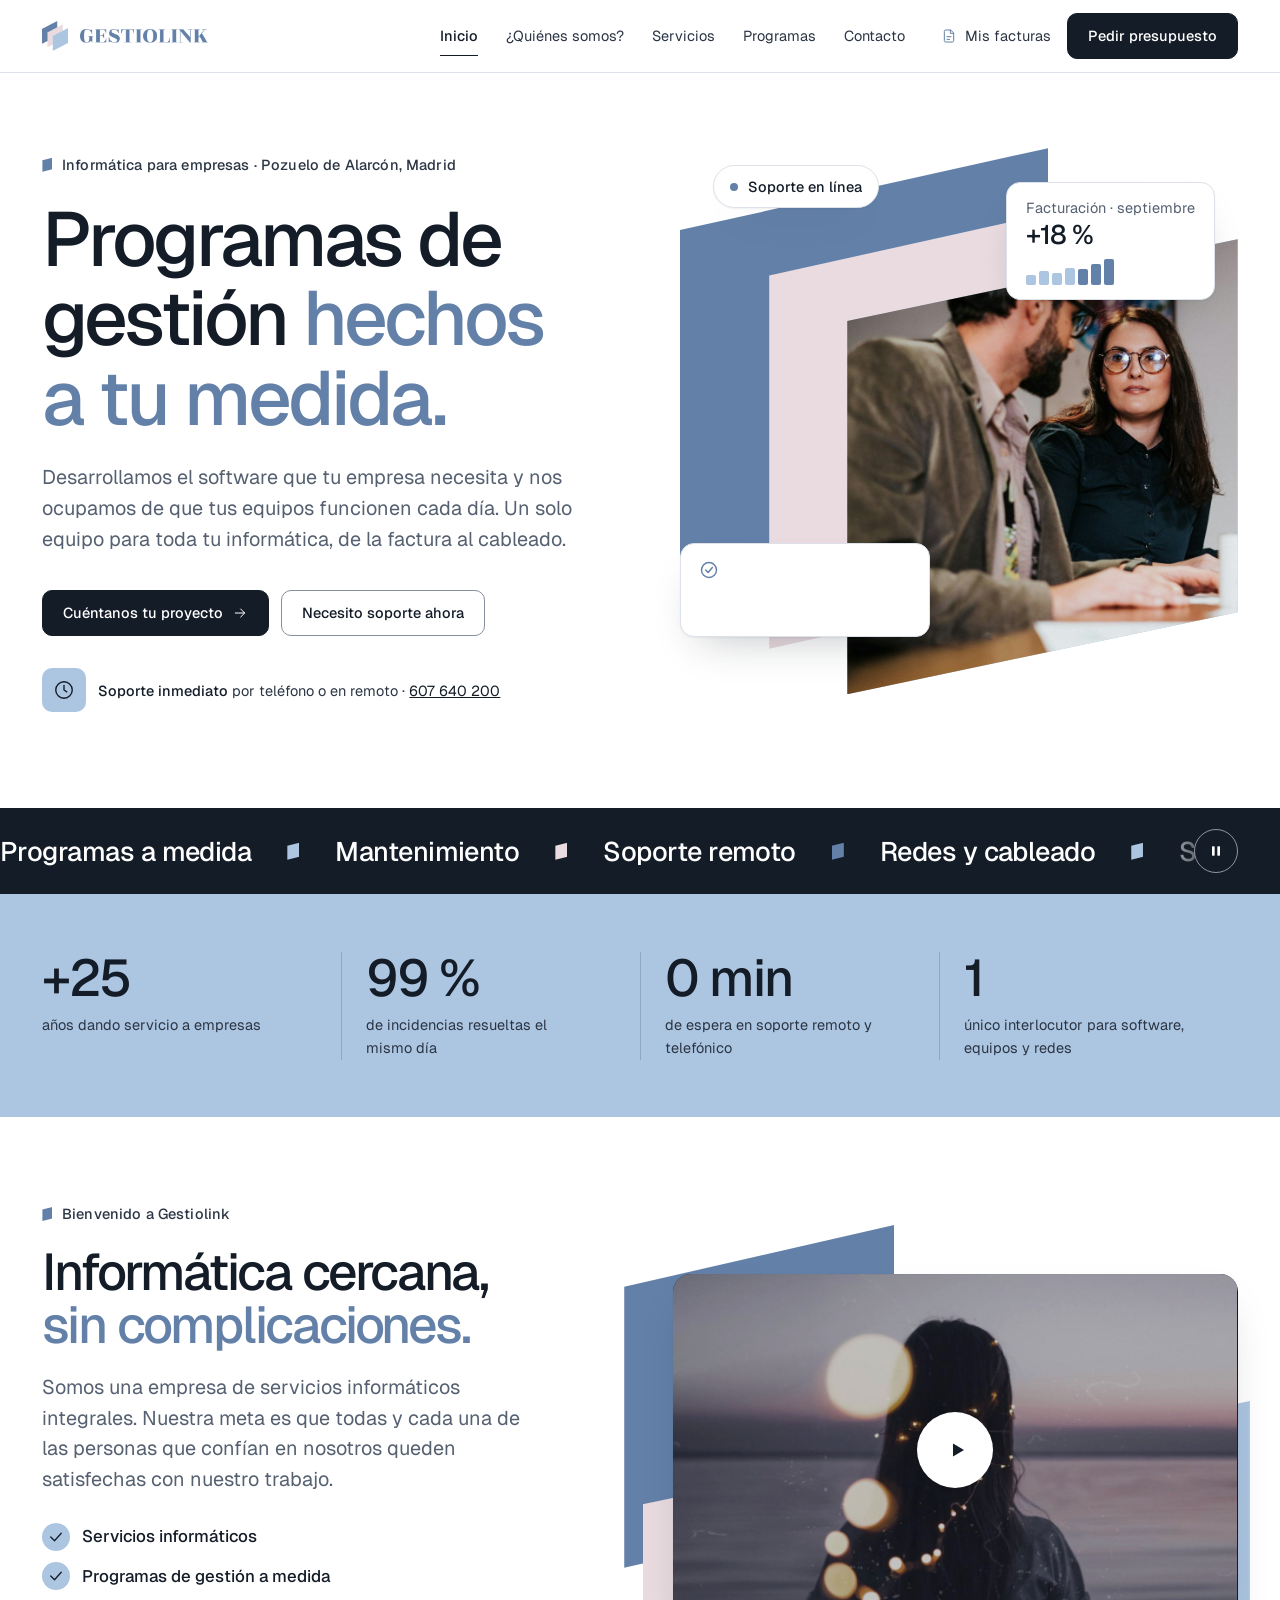
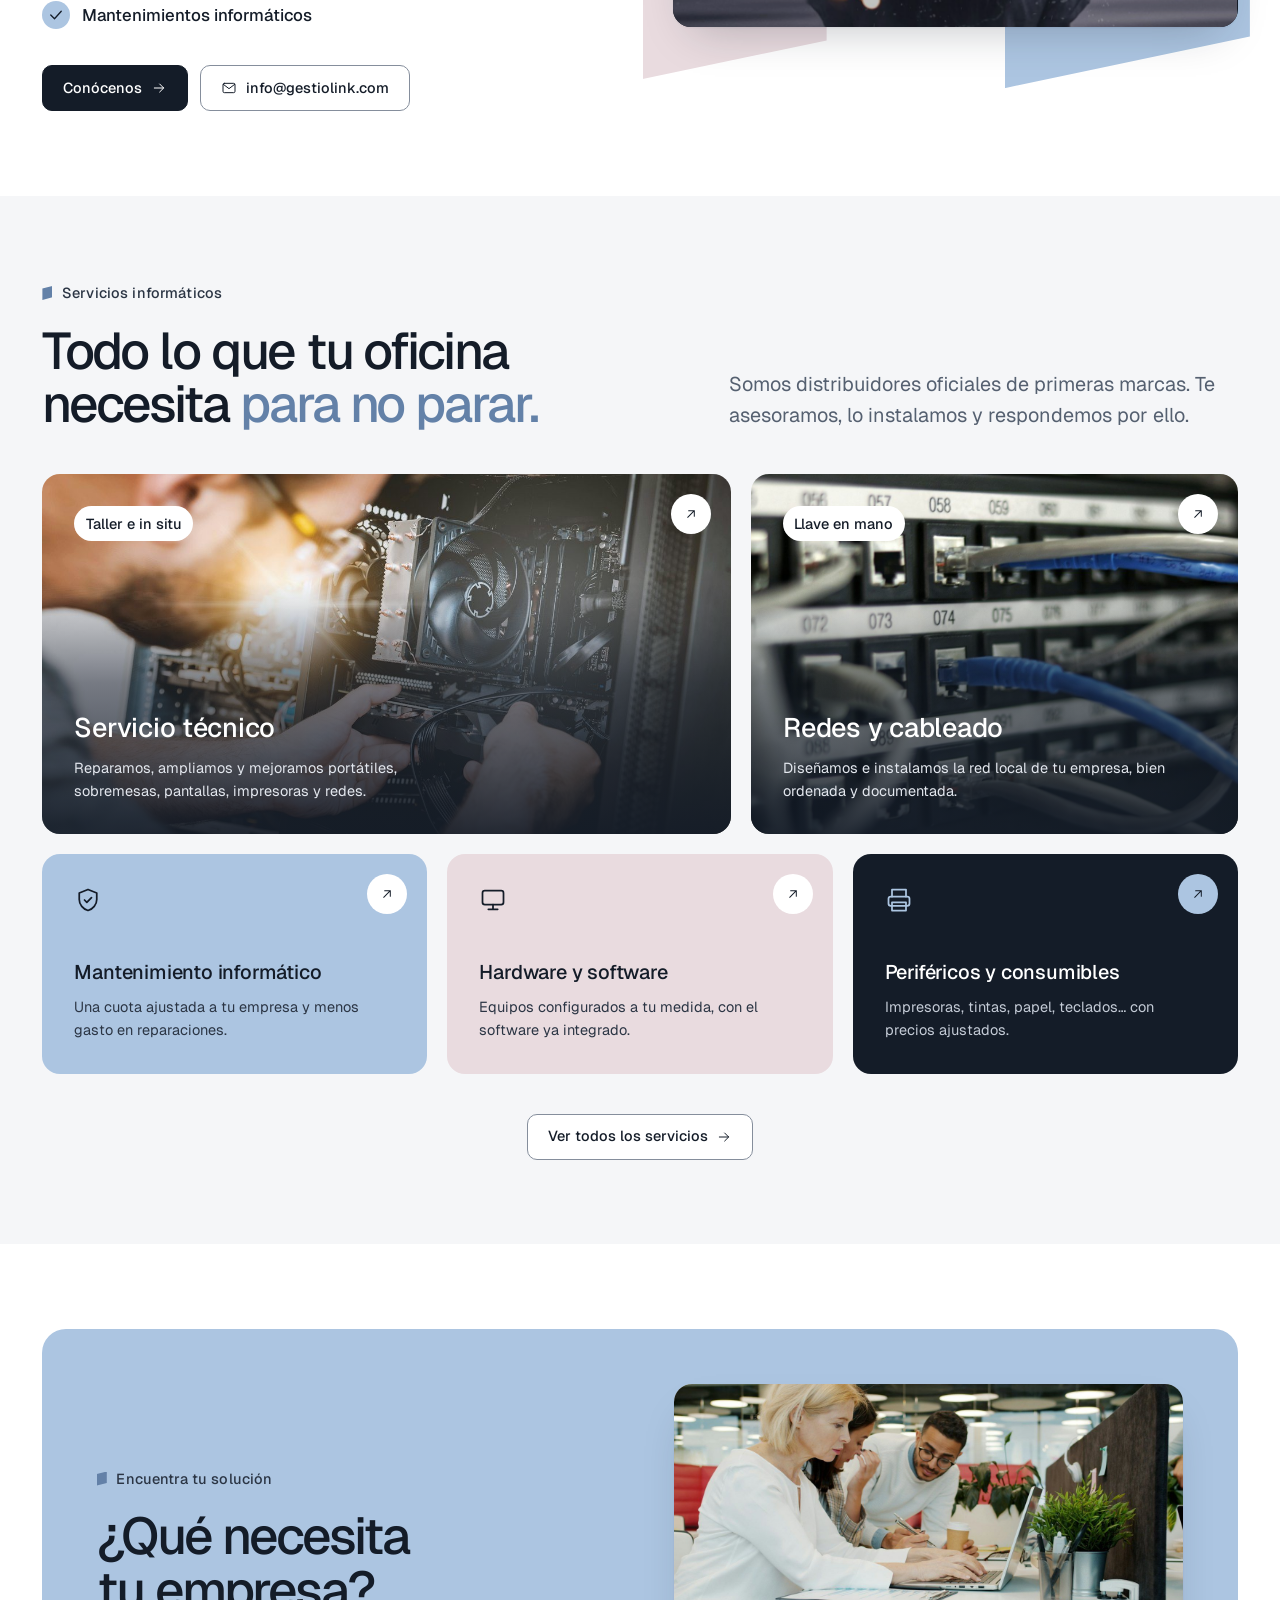
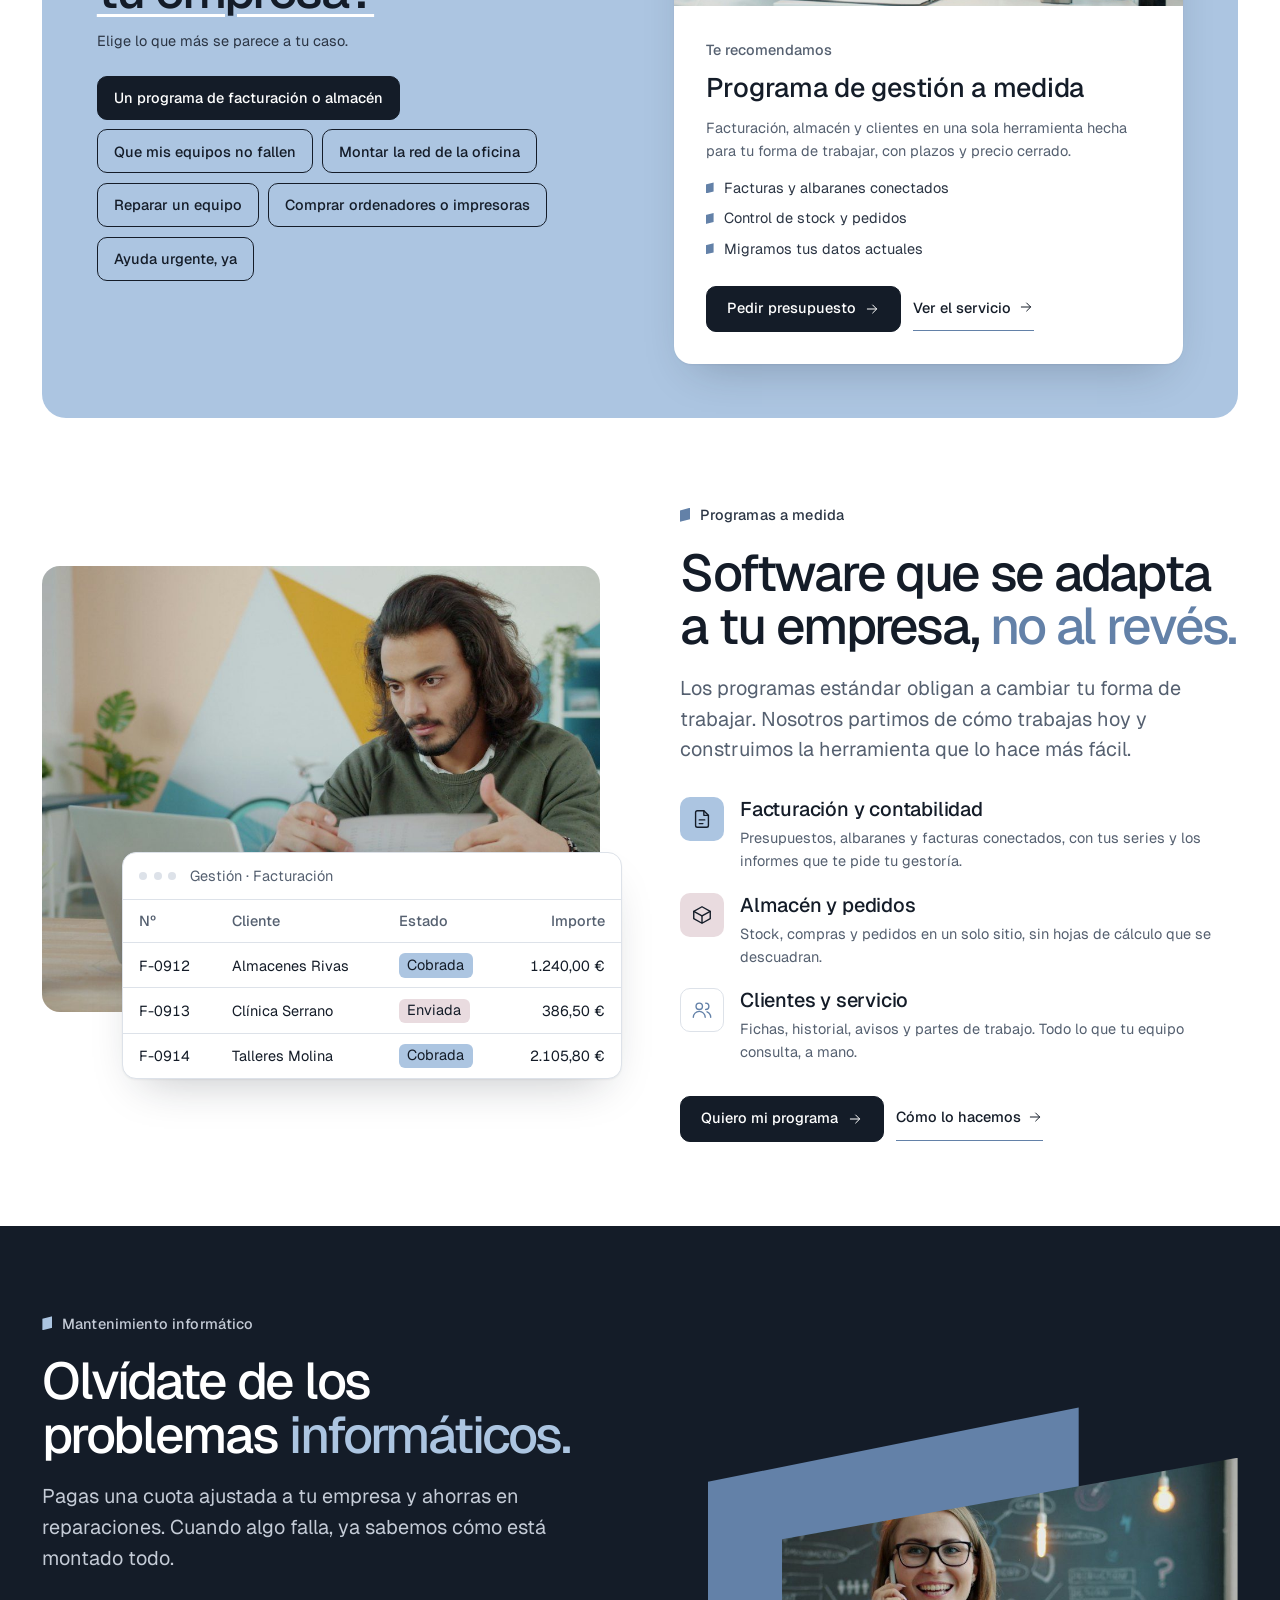
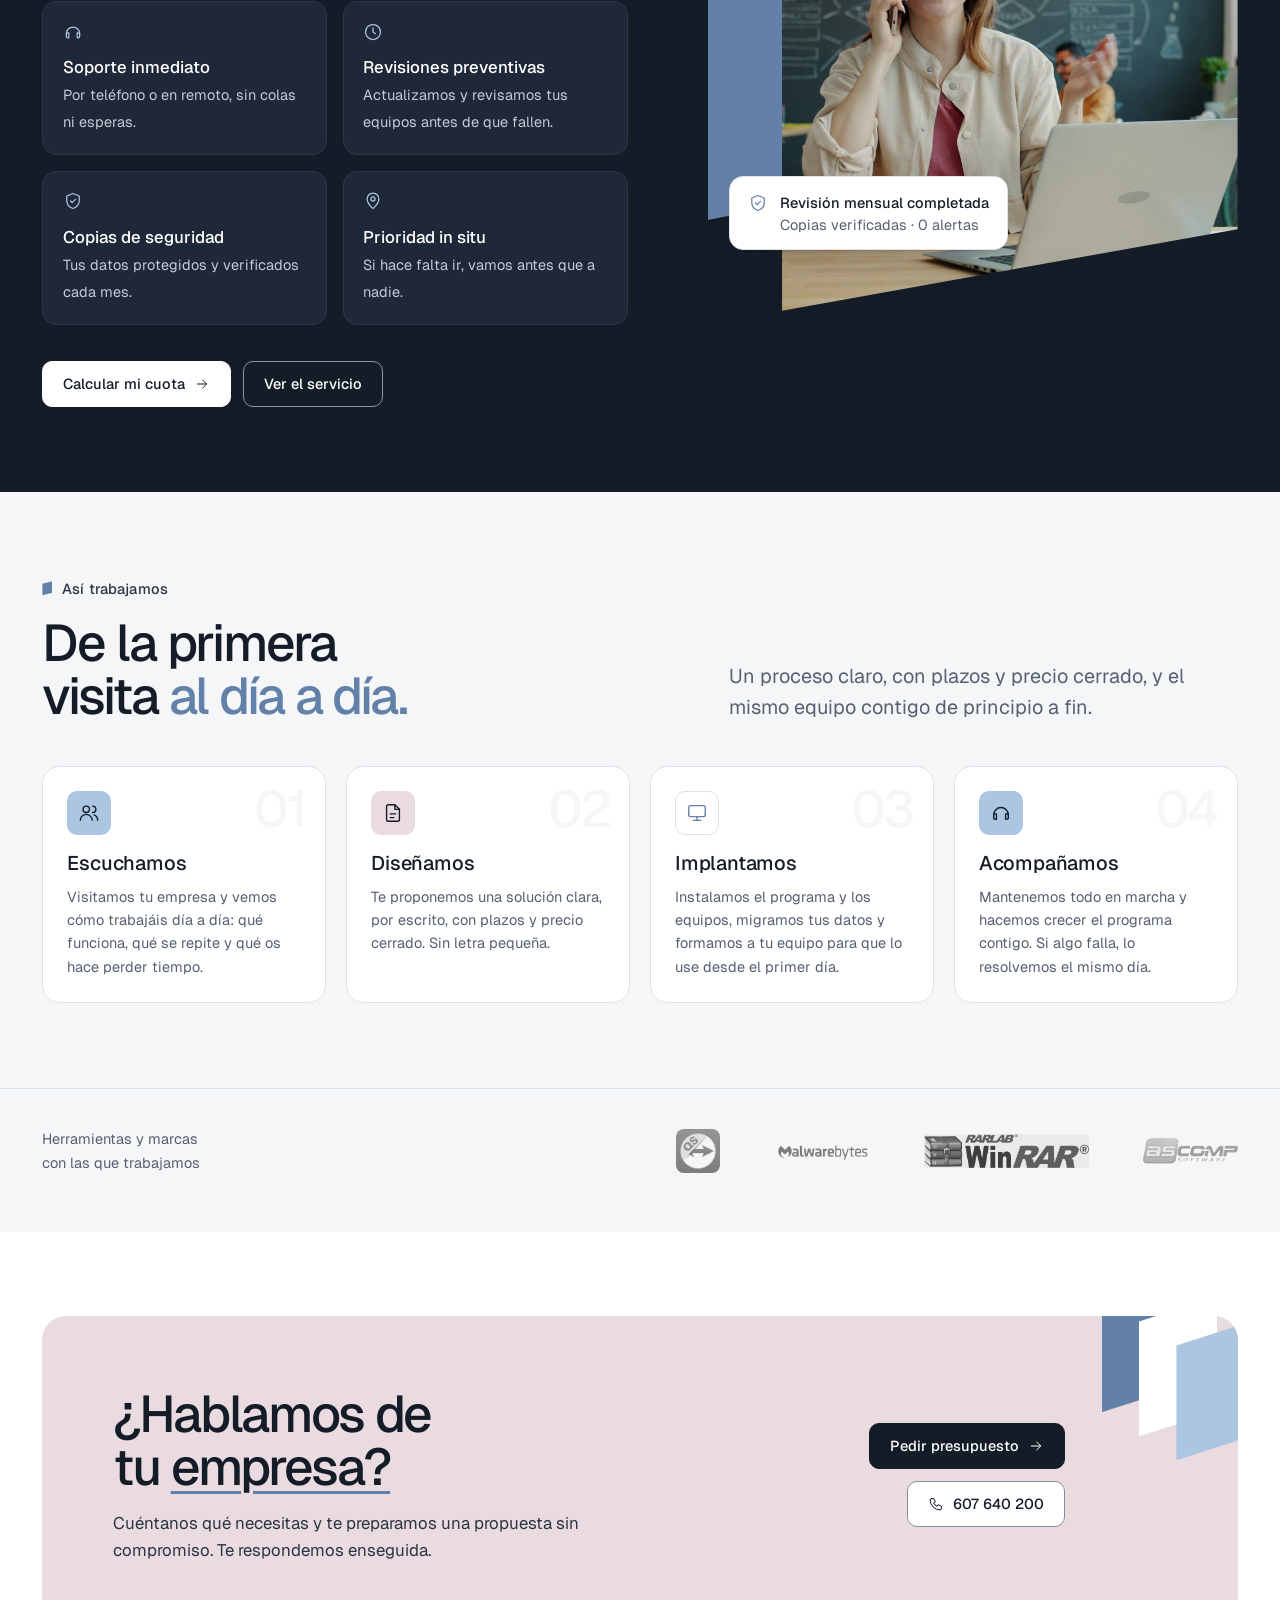
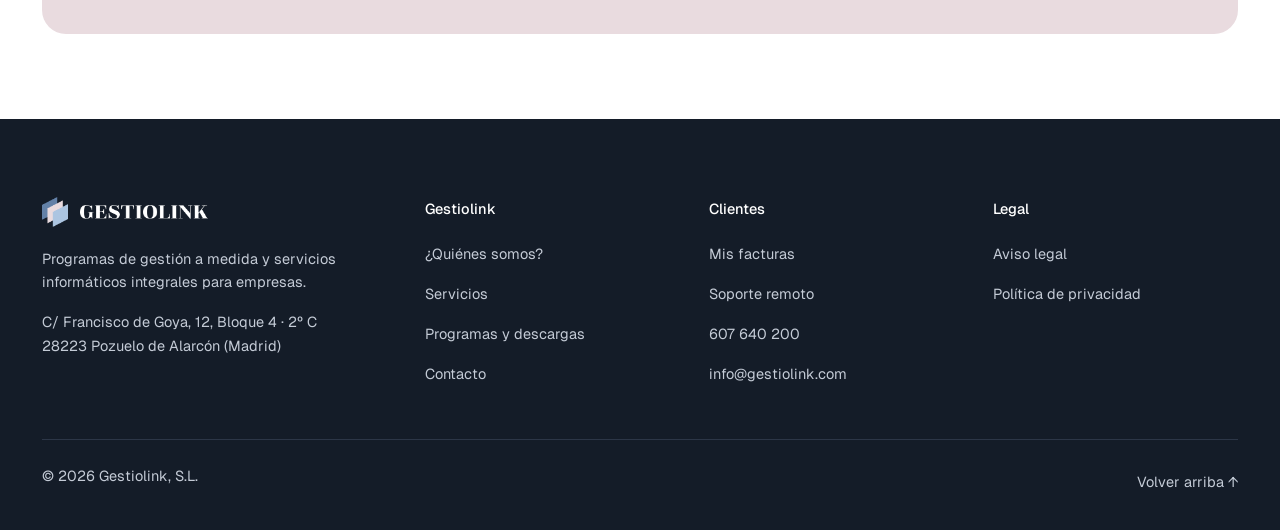
==== commit abb1c60b: "Botón de vídeo sin etiqueta" ====
--- a/index.html
+++ b/index.html
@@ -10,7 +10,7 @@
 <link rel="preconnect" href="https://fonts.googleapis.com">
 <link rel="preconnect" href="https://fonts.gstatic.com" crossorigin>
 <link href="https://fonts.googleapis.com/css2?family=Geist:wght@400;500;600&display=swap" rel="stylesheet">
-<link rel="stylesheet" href="assets/styles.css?v=47769339">
+<link rel="stylesheet" href="assets/styles.css?v=773dc1a9">
 <script>document.documentElement.classList.add("js")</script>
 </head>
 <body>
@@ -107,7 +107,6 @@
           </video>
           <button class="welcome__play" type="button" aria-label="Reproducir el vídeo de presentación">
             <span class="welcome__play-ico"><svg viewBox="0 0 24 24" fill="currentColor" aria-hidden="true"><path d="M8 5.5v13l11-6.5z"/></svg></span>
-            <span class="welcome__play-txt"><b>Nuestra presentación</b><small>Vídeo · 16 s</small></span>
           </button>
         </div>
       </div>
@@ -314,6 +313,6 @@
   </div>
 </footer>
 
-<script src="assets/main.js?v=47769339"></script>
+<script src="assets/main.js?v=773dc1a9"></script>
 </body>
 </html>
--- a/assets/styles.css
+++ b/assets/styles.css
@@ -722,3 +722,10 @@
 .cta__shapes{right:-34px;top:-44px;translate:none;width:170px;height:200px}
 @media (min-width:861px){.cta__box{padding-right:clamp(9rem, 6rem + 6vw, 13rem)}}
 @media (max-width:860px){.cta__shapes{display:none}}
+
+/* Botón de vídeo: solo el círculo, centrado */
+.welcome__play{left:50%;top:50%;bottom:auto;translate:-50% -50%;padding:0;background:transparent;box-shadow:none}
+.welcome__play:hover{transform:scale(1.06)}
+.welcome__play-ico{width:76px;height:76px;background:var(--white);color:var(--ink);box-shadow:var(--shadow)}
+.welcome__play-ico svg{width:24px;height:24px}
+.welcome__video::after{background:rgba(20,28,40,.15)}
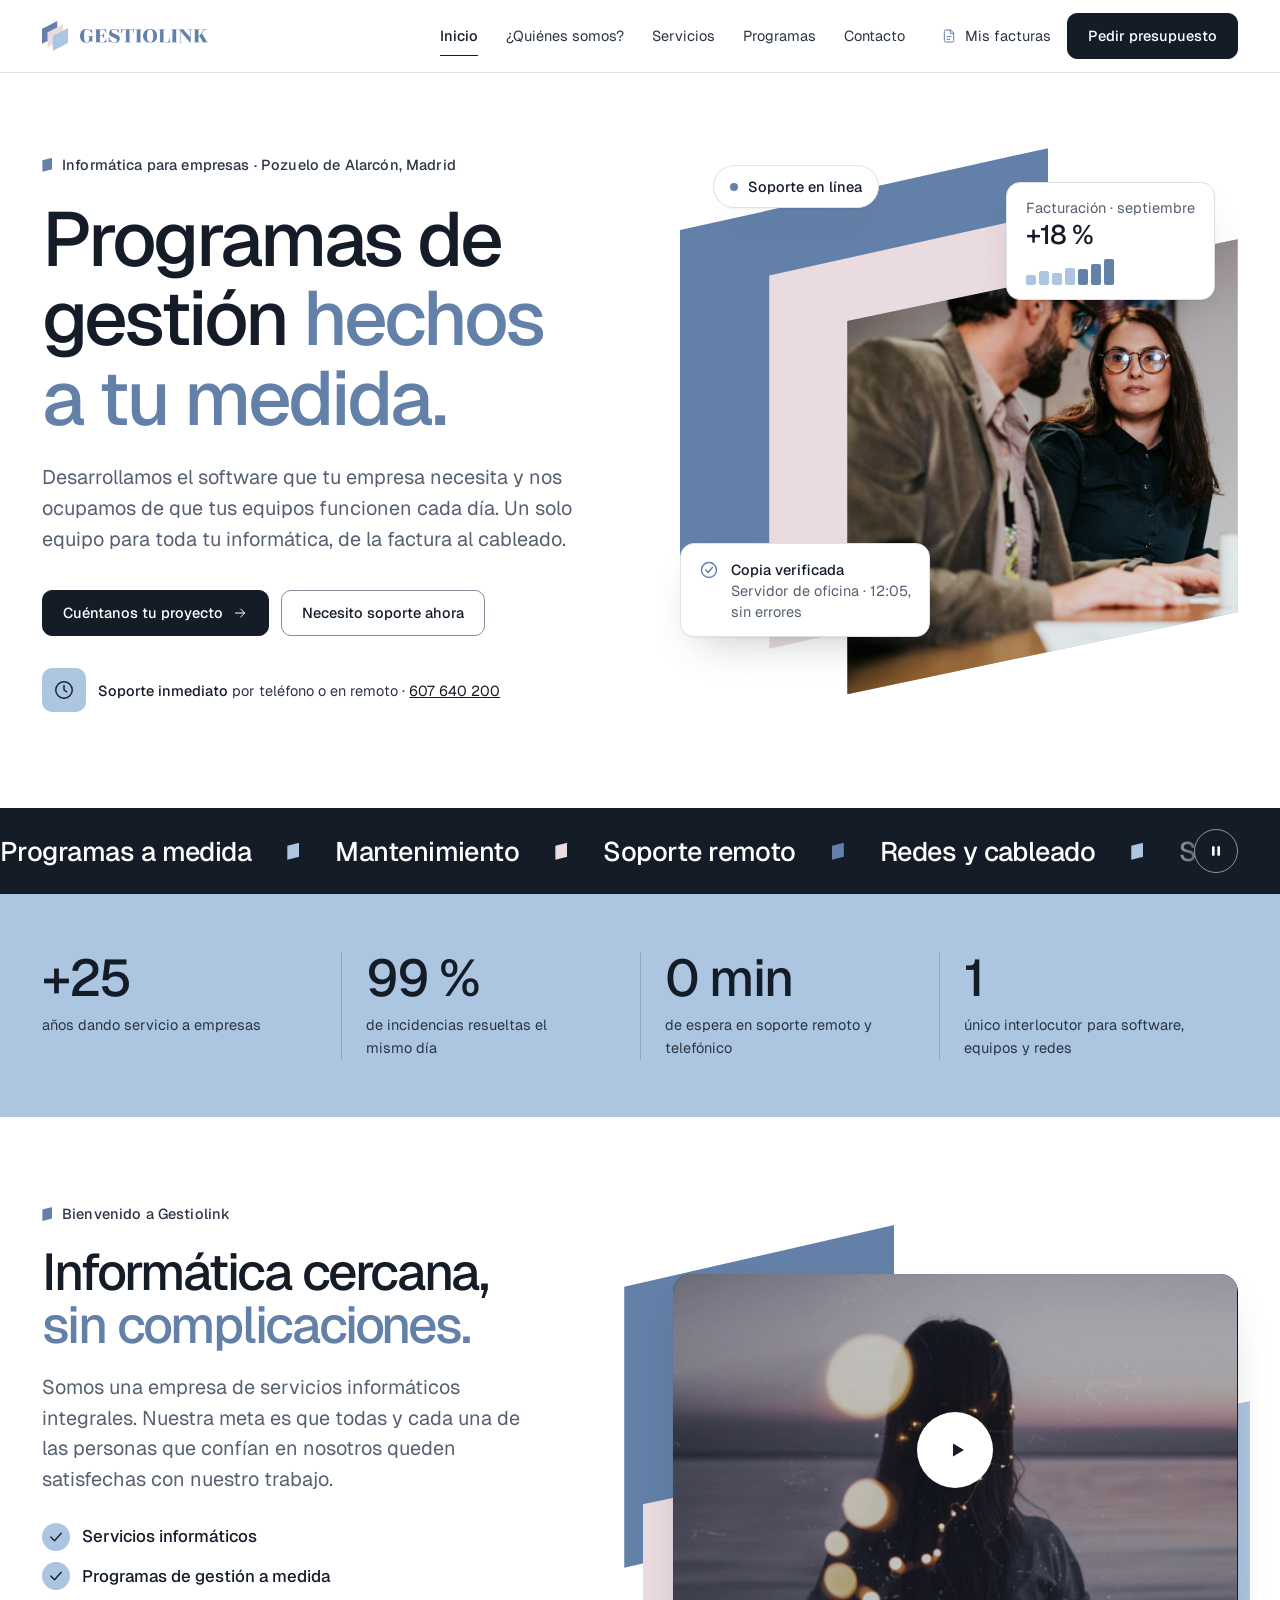
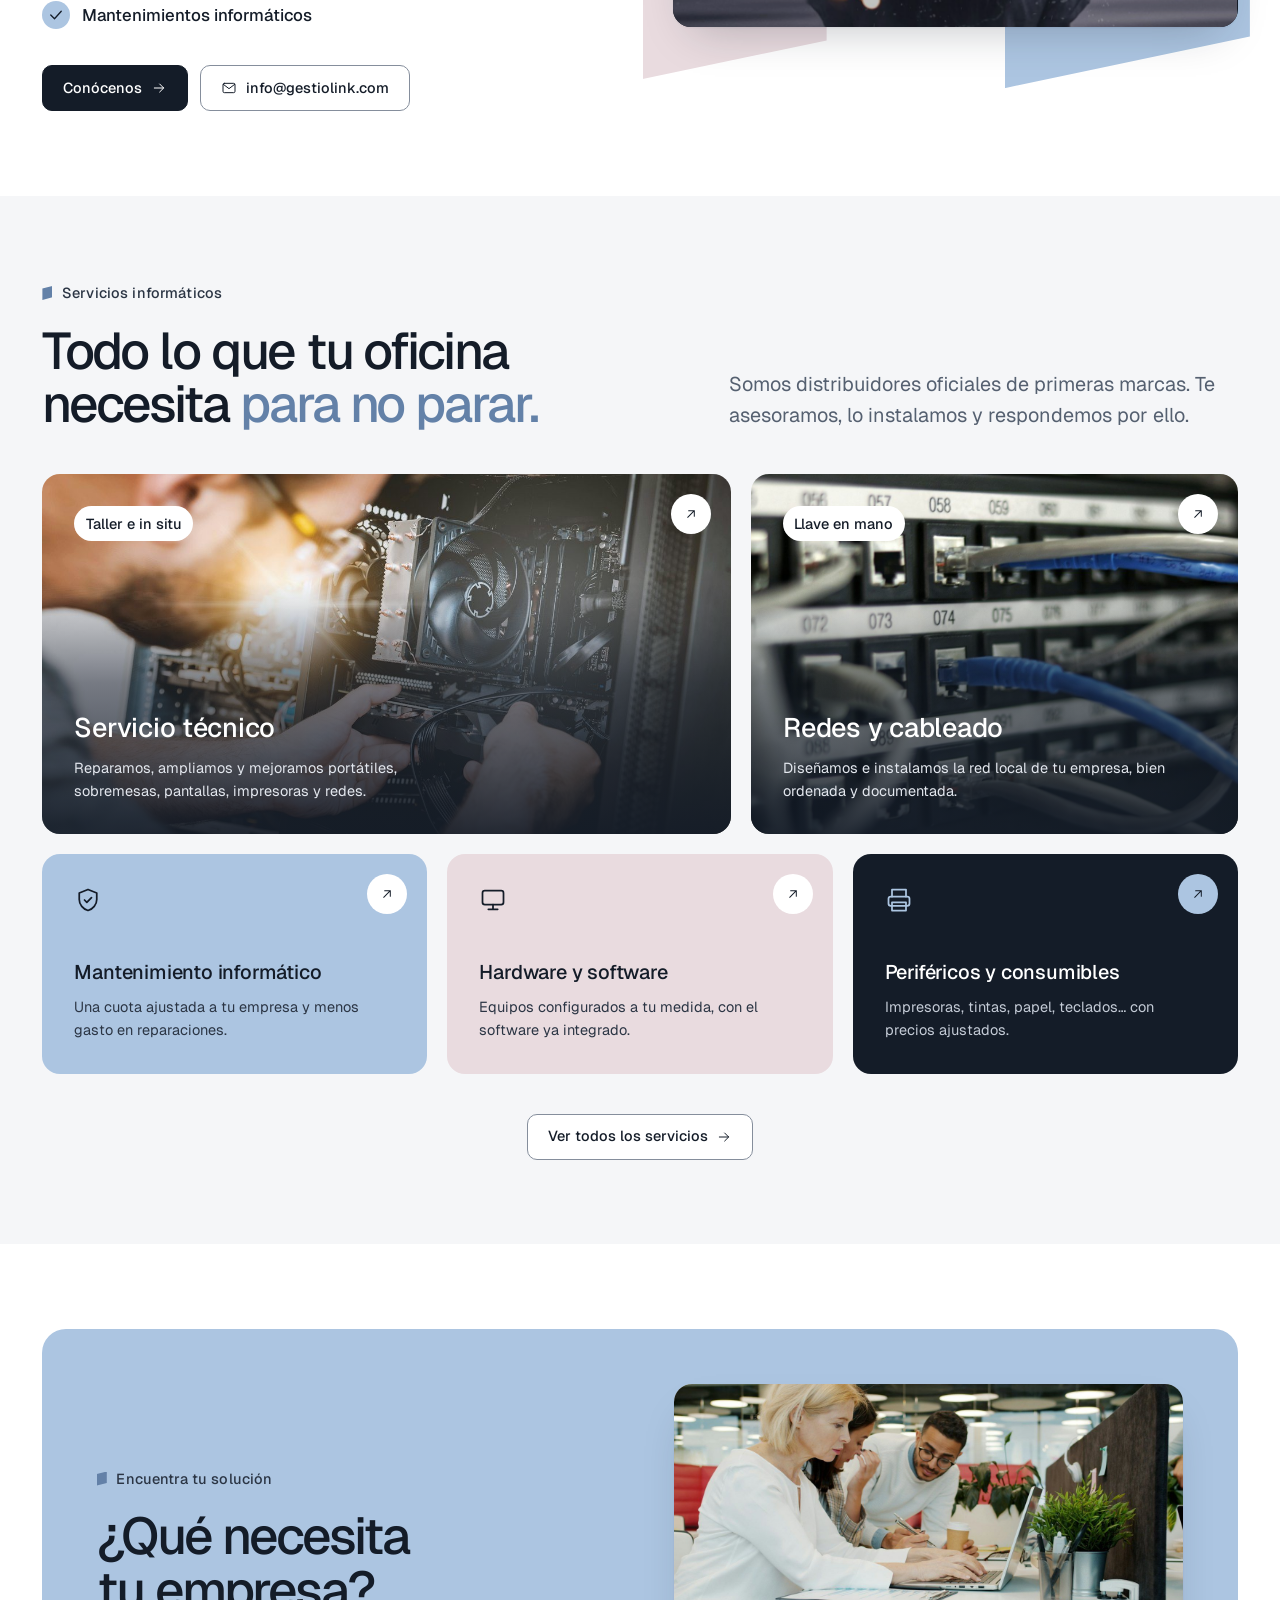
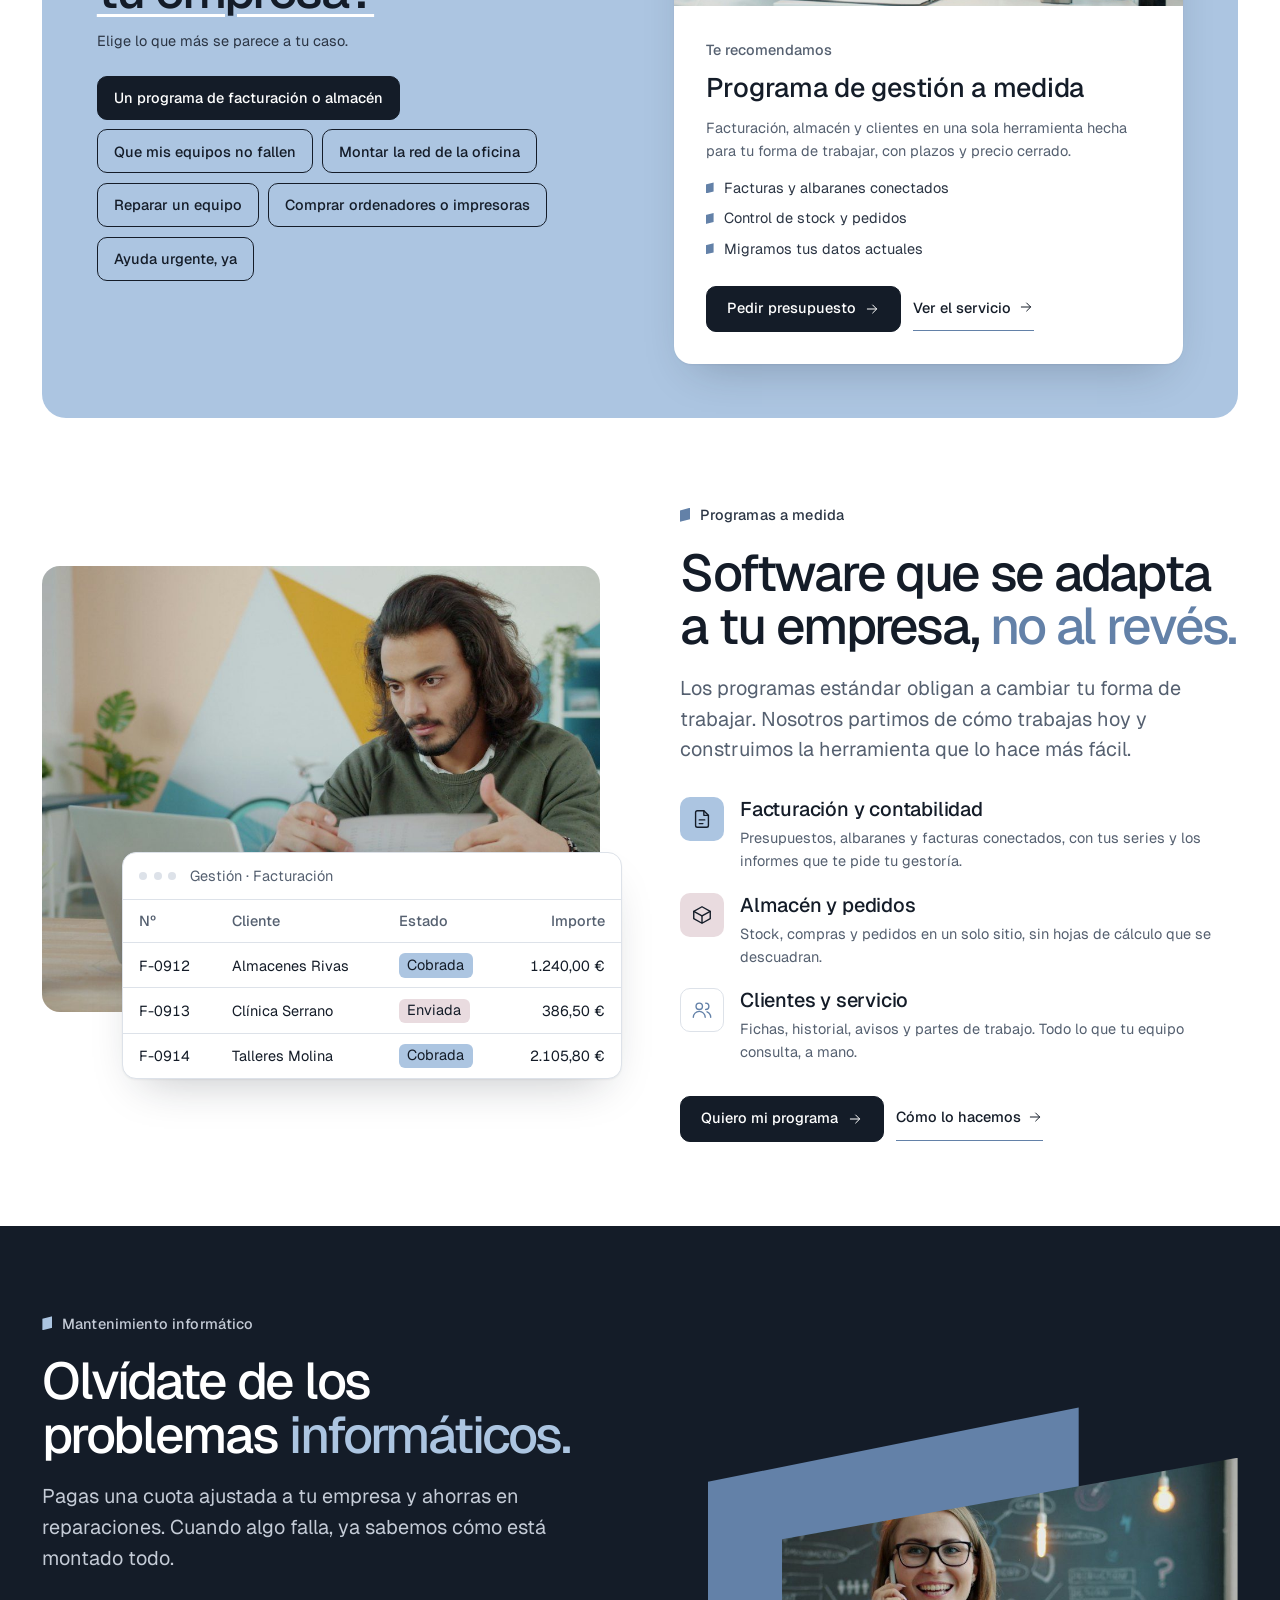
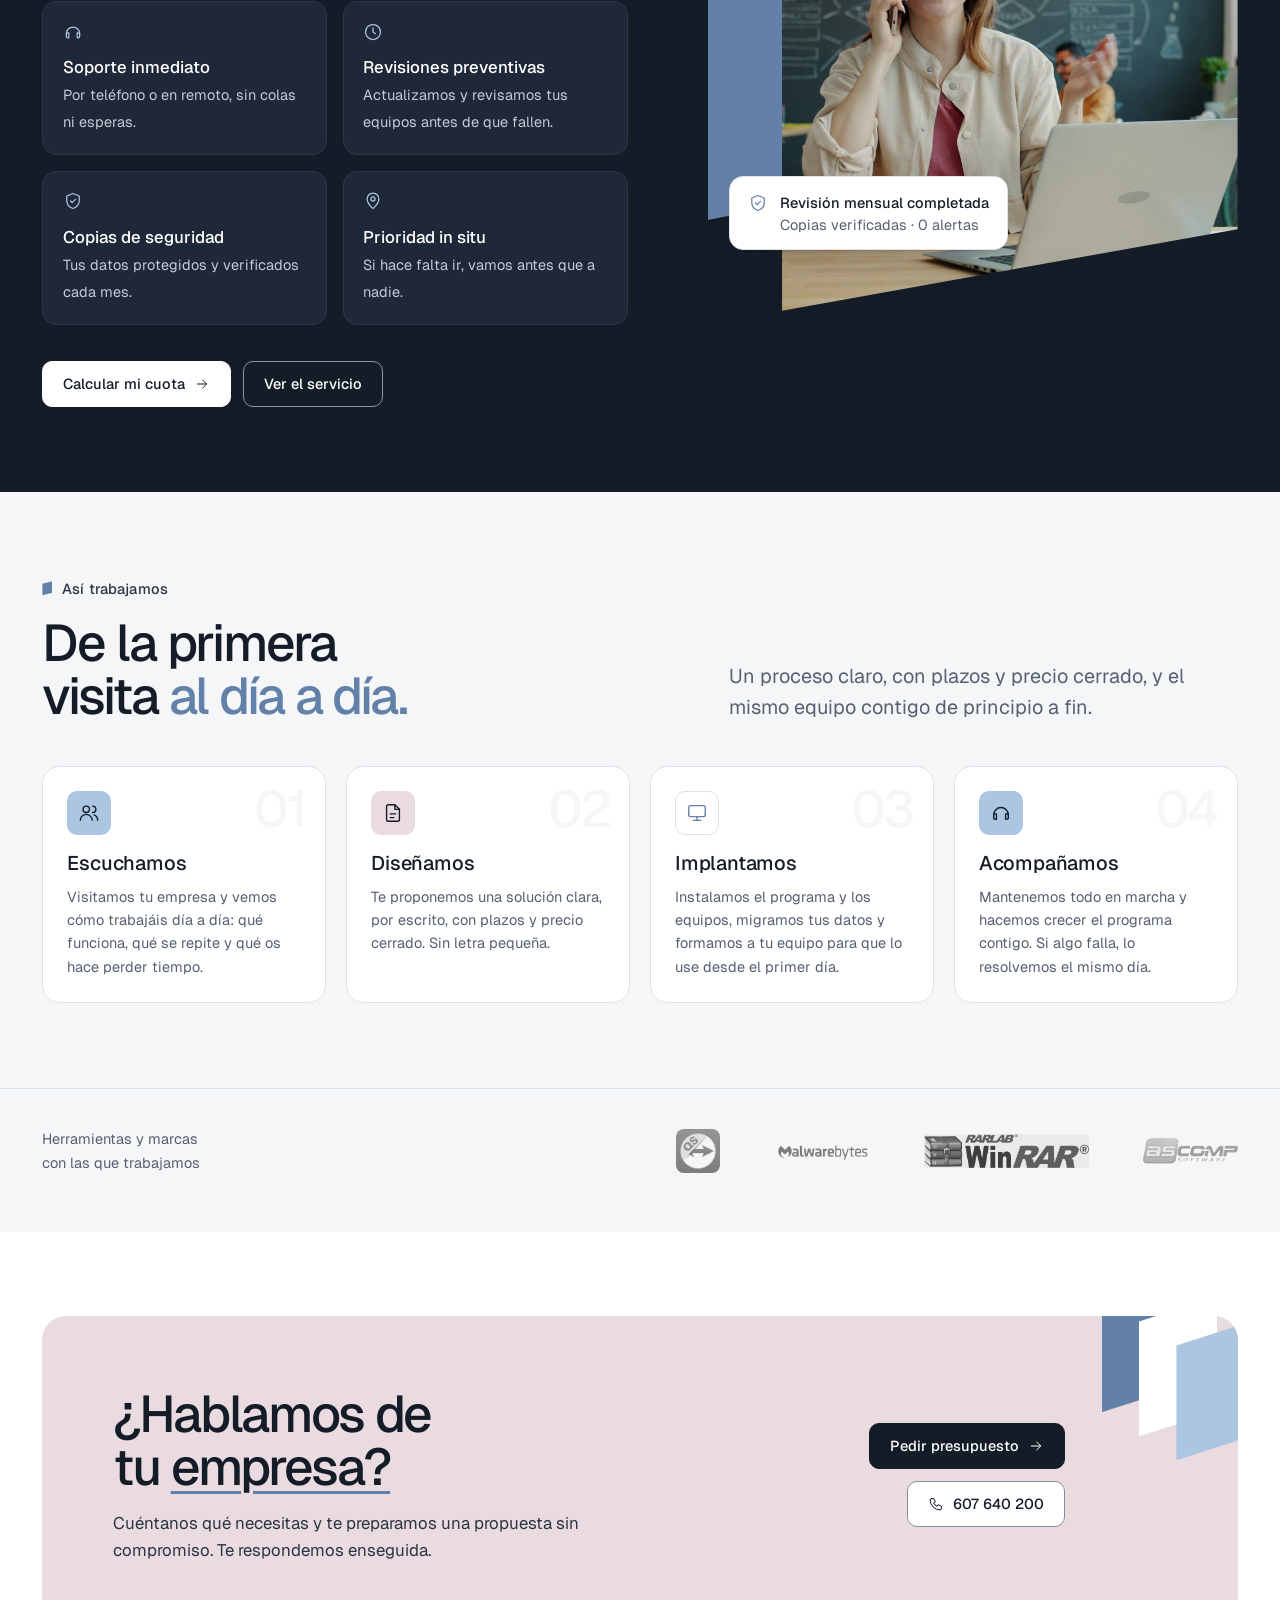
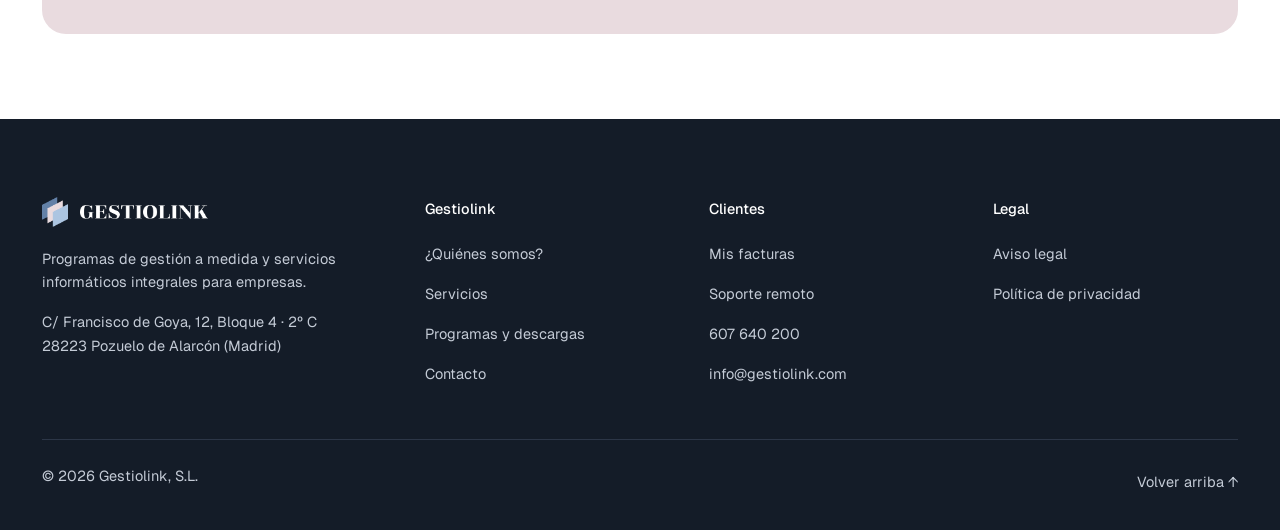
==== commit 7985ae47: "Versión móvil de la página de inicio más compacta" ====
--- a/index.html
+++ b/index.html
@@ -10,7 +10,7 @@
 <link rel="preconnect" href="https://fonts.googleapis.com">
 <link rel="preconnect" href="https://fonts.gstatic.com" crossorigin>
 <link href="https://fonts.googleapis.com/css2?family=Geist:wght@400;500;600&display=swap" rel="stylesheet">
-<link rel="stylesheet" href="assets/styles.css?v=773dc1a9">
+<link rel="stylesheet" href="assets/styles.css?v=702981e7">
 <script>document.documentElement.classList.add("js")</script>
 </head>
 <body>
@@ -243,7 +243,7 @@
         <h2 id="proc-title">De la primera visita <em>al día a día.</em></h2>
         <p class="lead">Un proceso claro, con plazos y precio cerrado, y el mismo equipo contigo de principio a fin.</p>
       </div>
-      <ol class="process__steps">
+      <ol class="process__steps" tabindex="0" aria-label="Pasos de nuestro proceso">
         <li class="process__step"><span class="ico ico--sky"><svg viewBox="0 0 24 24" fill="none" stroke="currentColor" stroke-width="1.5" stroke-linecap="round" stroke-linejoin="round" aria-hidden="true"><circle cx="9" cy="8" r="3.5"/><path d="M2.5 20a6.5 6.5 0 0 1 13 0M16 4.5a3.5 3.5 0 0 1 0 7M21.5 20a6.5 6.5 0 0 0-4-6"/></svg></span><h3>Escuchamos</h3><p>Visitamos tu empresa y vemos cómo trabajáis día a día: qué funciona, qué se repite y qué os hace perder tiempo.</p></li>
         <li class="process__step"><span class="ico ico--blush"><svg viewBox="0 0 24 24" fill="none" stroke="currentColor" stroke-width="1.5" stroke-linecap="round" stroke-linejoin="round" aria-hidden="true"><path d="M14 3H7a2 2 0 0 0-2 2v14a2 2 0 0 0 2 2h10a2 2 0 0 0 2-2V8z"/><path d="M14 3v5h5M9 13h6M9 17h4"/></svg></span><h3>Diseñamos</h3><p>Te proponemos una solución clara, por escrito, con plazos y precio cerrado. Sin letra pequeña.</p></li>
         <li class="process__step"><span class="ico ico--line"><svg viewBox="0 0 24 24" fill="none" stroke="currentColor" stroke-width="1.5" stroke-linecap="round" stroke-linejoin="round" aria-hidden="true"><rect x="3" y="4" width="18" height="12" rx="2"/><path d="M8 20h8M12 16v4"/></svg></span><h3>Implantamos</h3><p>Instalamos el programa y los equipos, migramos tus datos y formamos a tu equipo para que lo use desde el primer día.</p></li>
@@ -313,6 +313,6 @@
   </div>
 </footer>
 
-<script src="assets/main.js?v=773dc1a9"></script>
+<script src="assets/main.js?v=702981e7"></script>
 </body>
 </html>
--- a/assets/styles.css
+++ b/assets/styles.css
@@ -729,3 +729,31 @@
 .welcome__play-ico{width:76px;height:76px;background:var(--white);color:var(--ink);box-shadow:var(--shadow)}
 .welcome__play-ico svg{width:24px;height:24px}
 .welcome__video::after{background:rgba(20,28,40,.15)}
+
+/* ============ Home móvil: bloques más compactos ============ */
+@media (max-width:600px){
+  /* Carruseles horizontales a sangre */
+  .finder__chips,.process__steps{flex-wrap:nowrap;overflow-x:auto;scroll-snap-type:x mandatory;scrollbar-width:none;margin-inline:calc(-1 * var(--gutter));padding-inline:var(--gutter);scroll-padding-inline:var(--gutter)}
+  .finder__chips::-webkit-scrollbar,.process__steps::-webkit-scrollbar{display:none}
+  .finder{padding-inline:var(--gutter);overflow:hidden;grid-template-columns:minmax(0,1fr)}
+  .finder > *,.process > *{min-width:0}
+  .finder__chips{margin-inline:calc(-1 * var(--gutter))}
+  .finder__chips{display:flex;padding-bottom:.25rem}
+  .chip-btn{white-space:nowrap;scroll-snap-align:start;flex:none}
+  .process__steps{display:flex;gap:.75rem;padding-bottom:.5rem}
+  .process__step{flex:0 0 82%;scroll-snap-align:start}
+  .process__steps:focus-visible{outline-offset:-2px}
+  /* Mantenimiento: lista compacta */
+  .checks{gap:.5rem}
+  .checks li{display:grid;grid-template-columns:20px 1fr;column-gap:.85rem;padding:.9rem 1rem}
+  .checks li svg{grid-row:span 2;margin:2px 0 0}
+  .maint__media{aspect-ratio:1/.8}
+  /* Servicios: tarjetas de color sin hueco */
+  .tile--color{min-height:0}
+  .tile--color h3{margin-top:1.25rem}
+  .tile--photo,.tile--photo.sm{min-height:260px}
+}
+
+.prog > *{min-width:0}
+@media (max-width:1000px){.prog{grid-template-columns:minmax(0,1fr)}}
+@media (max-width:400px){.app th,.app td{padding-inline:.6rem}.app td:first-child,.app th:first-child{display:none}}
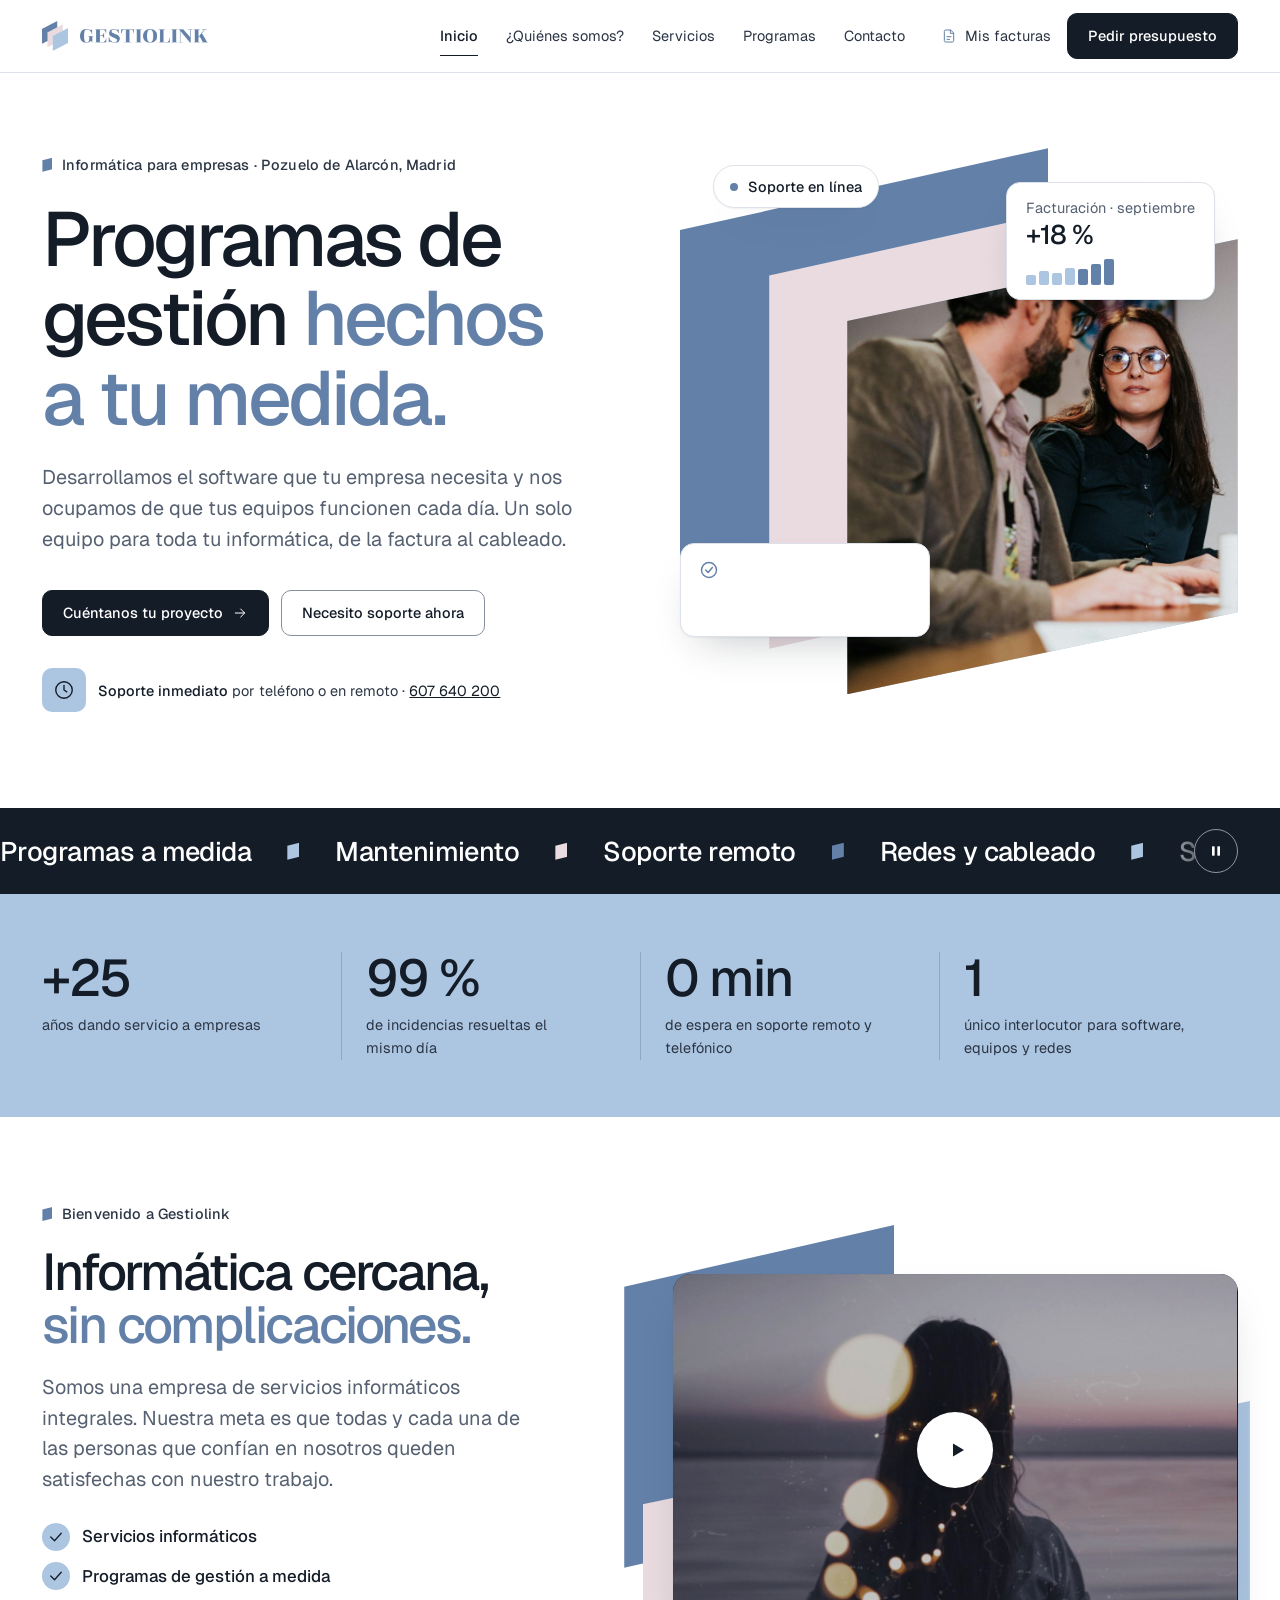
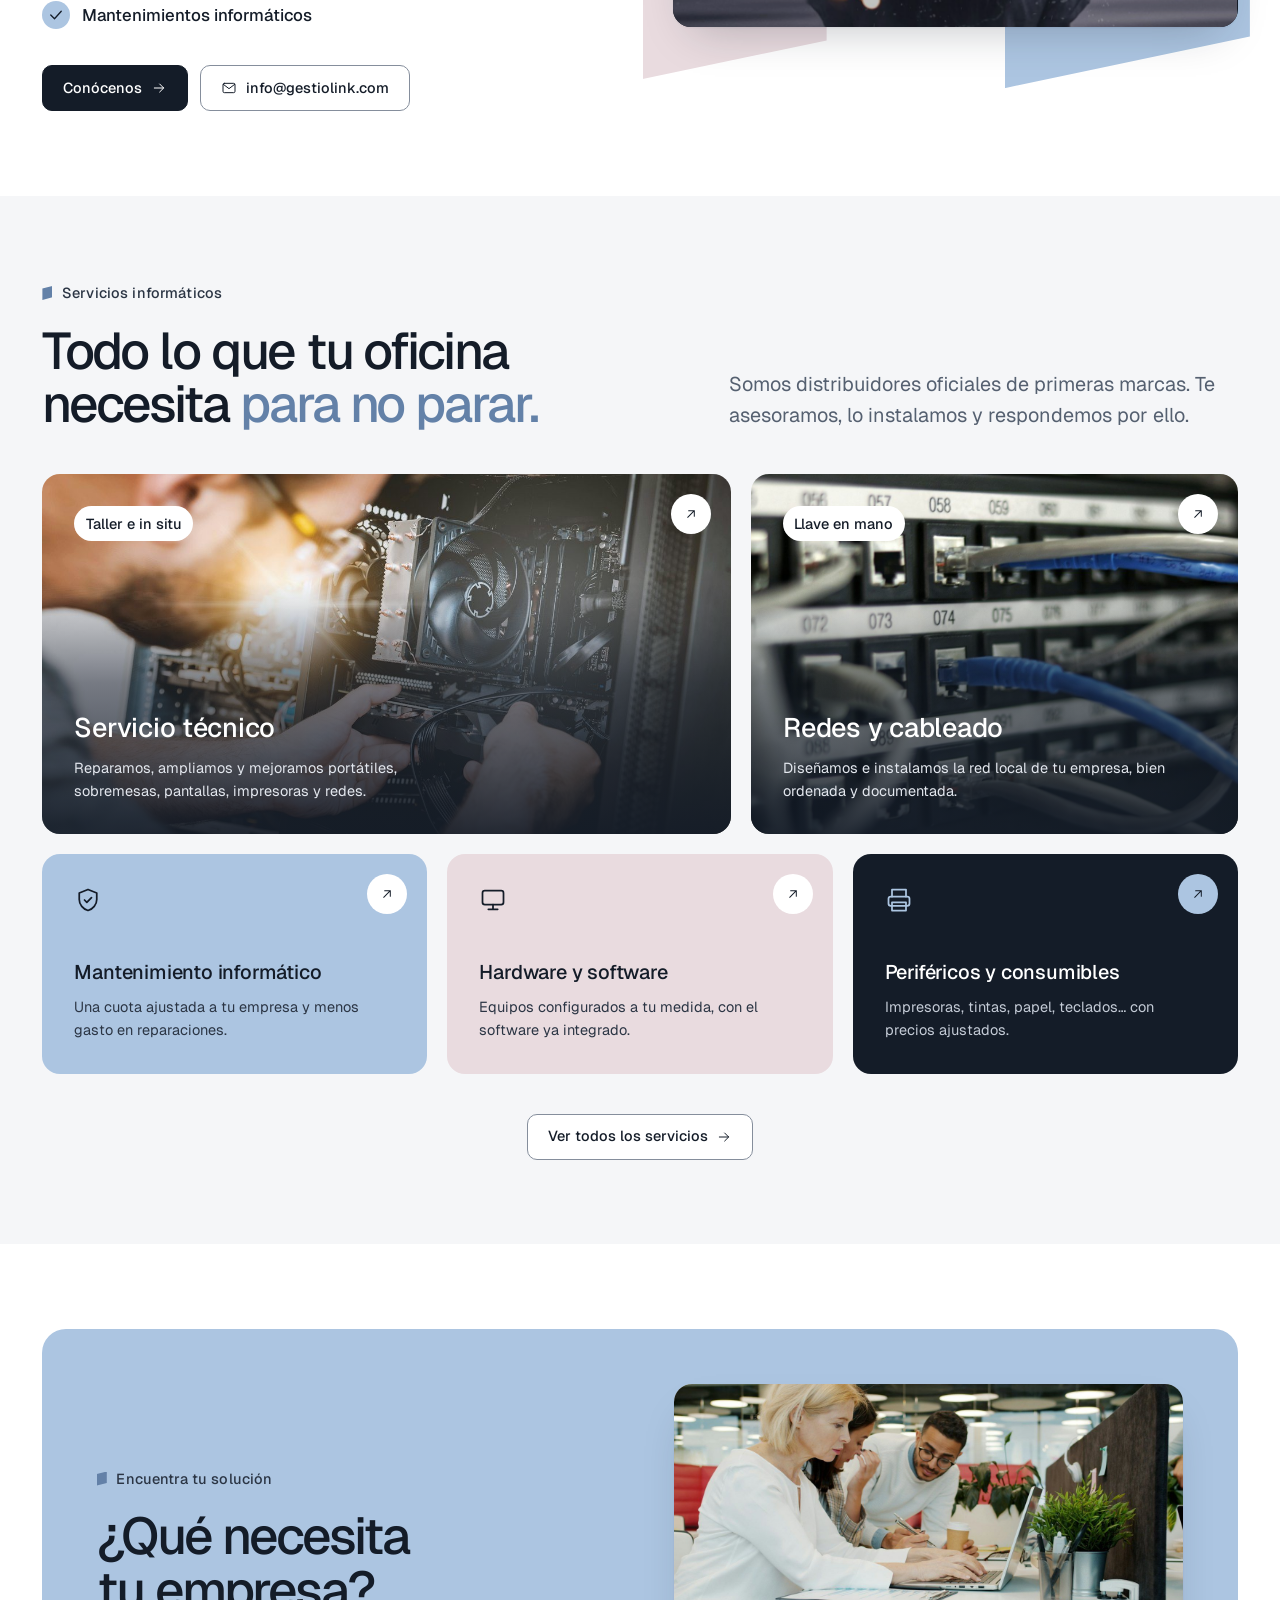
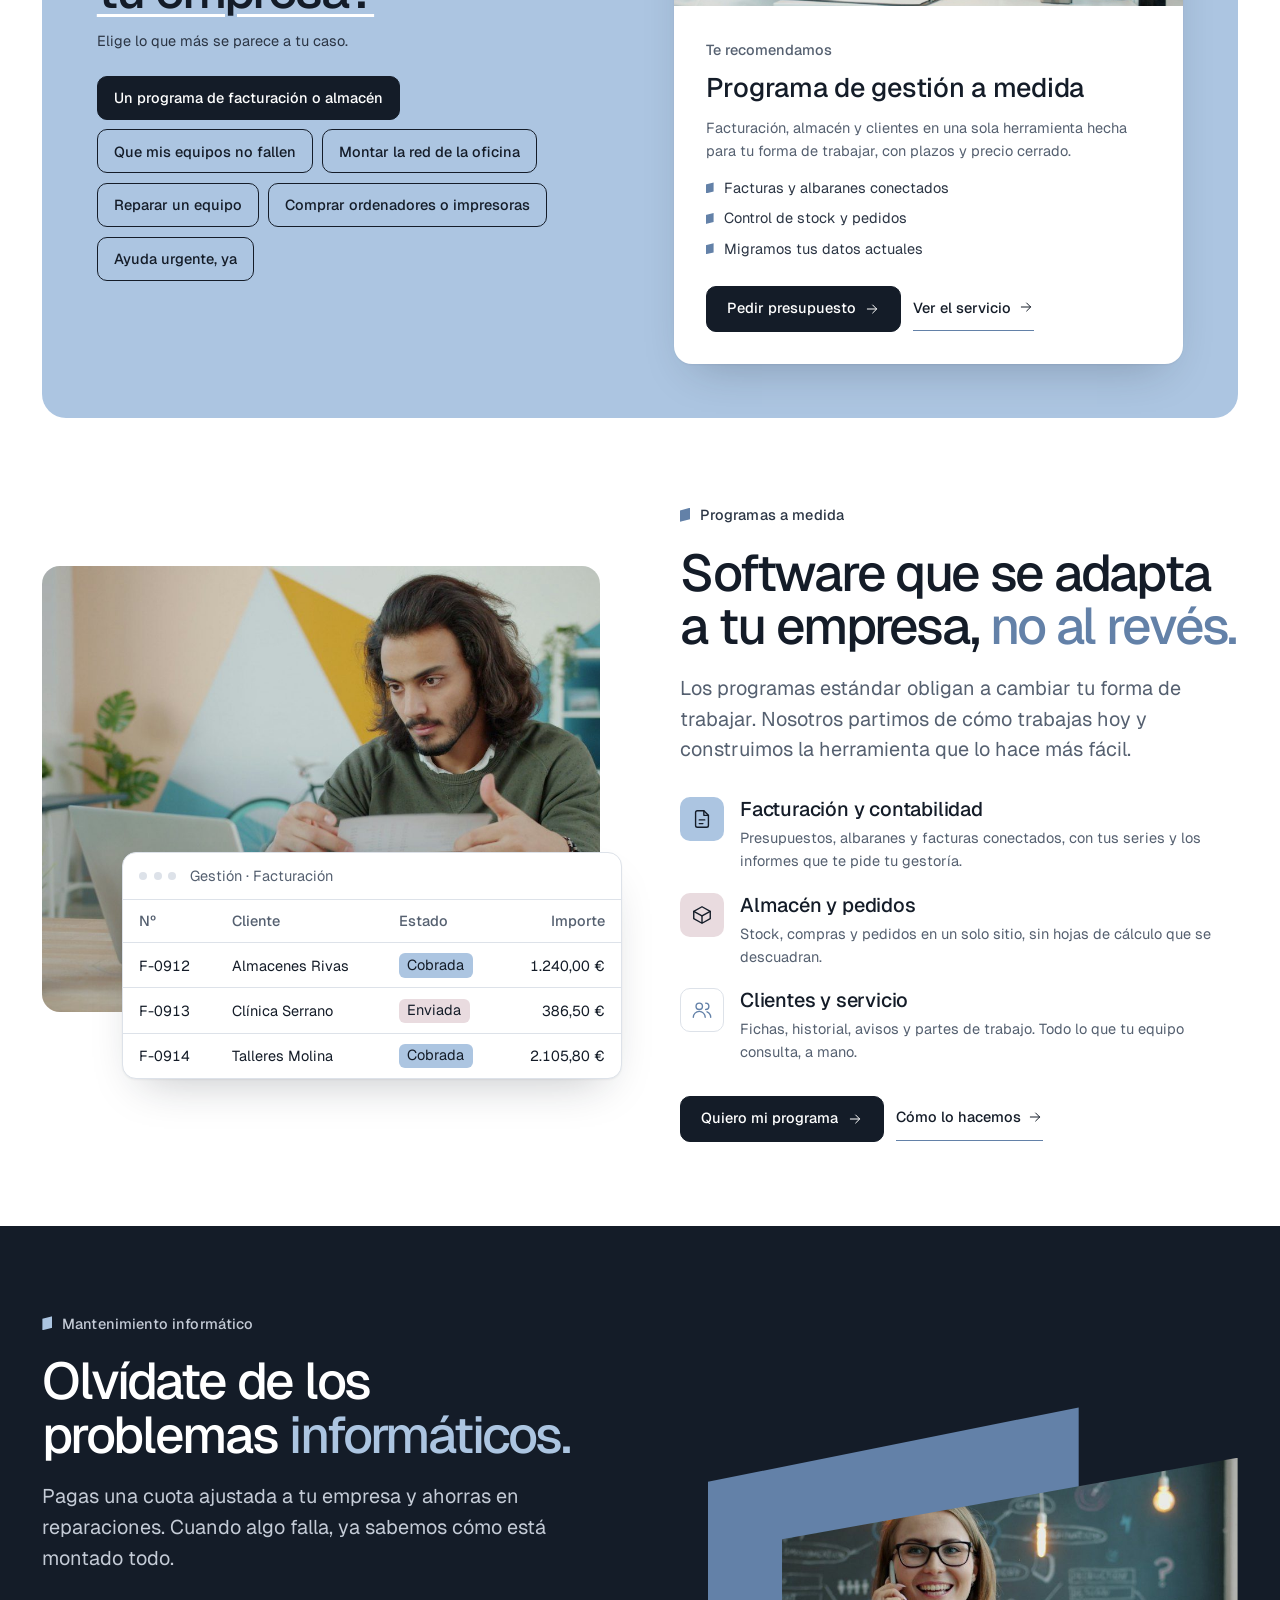
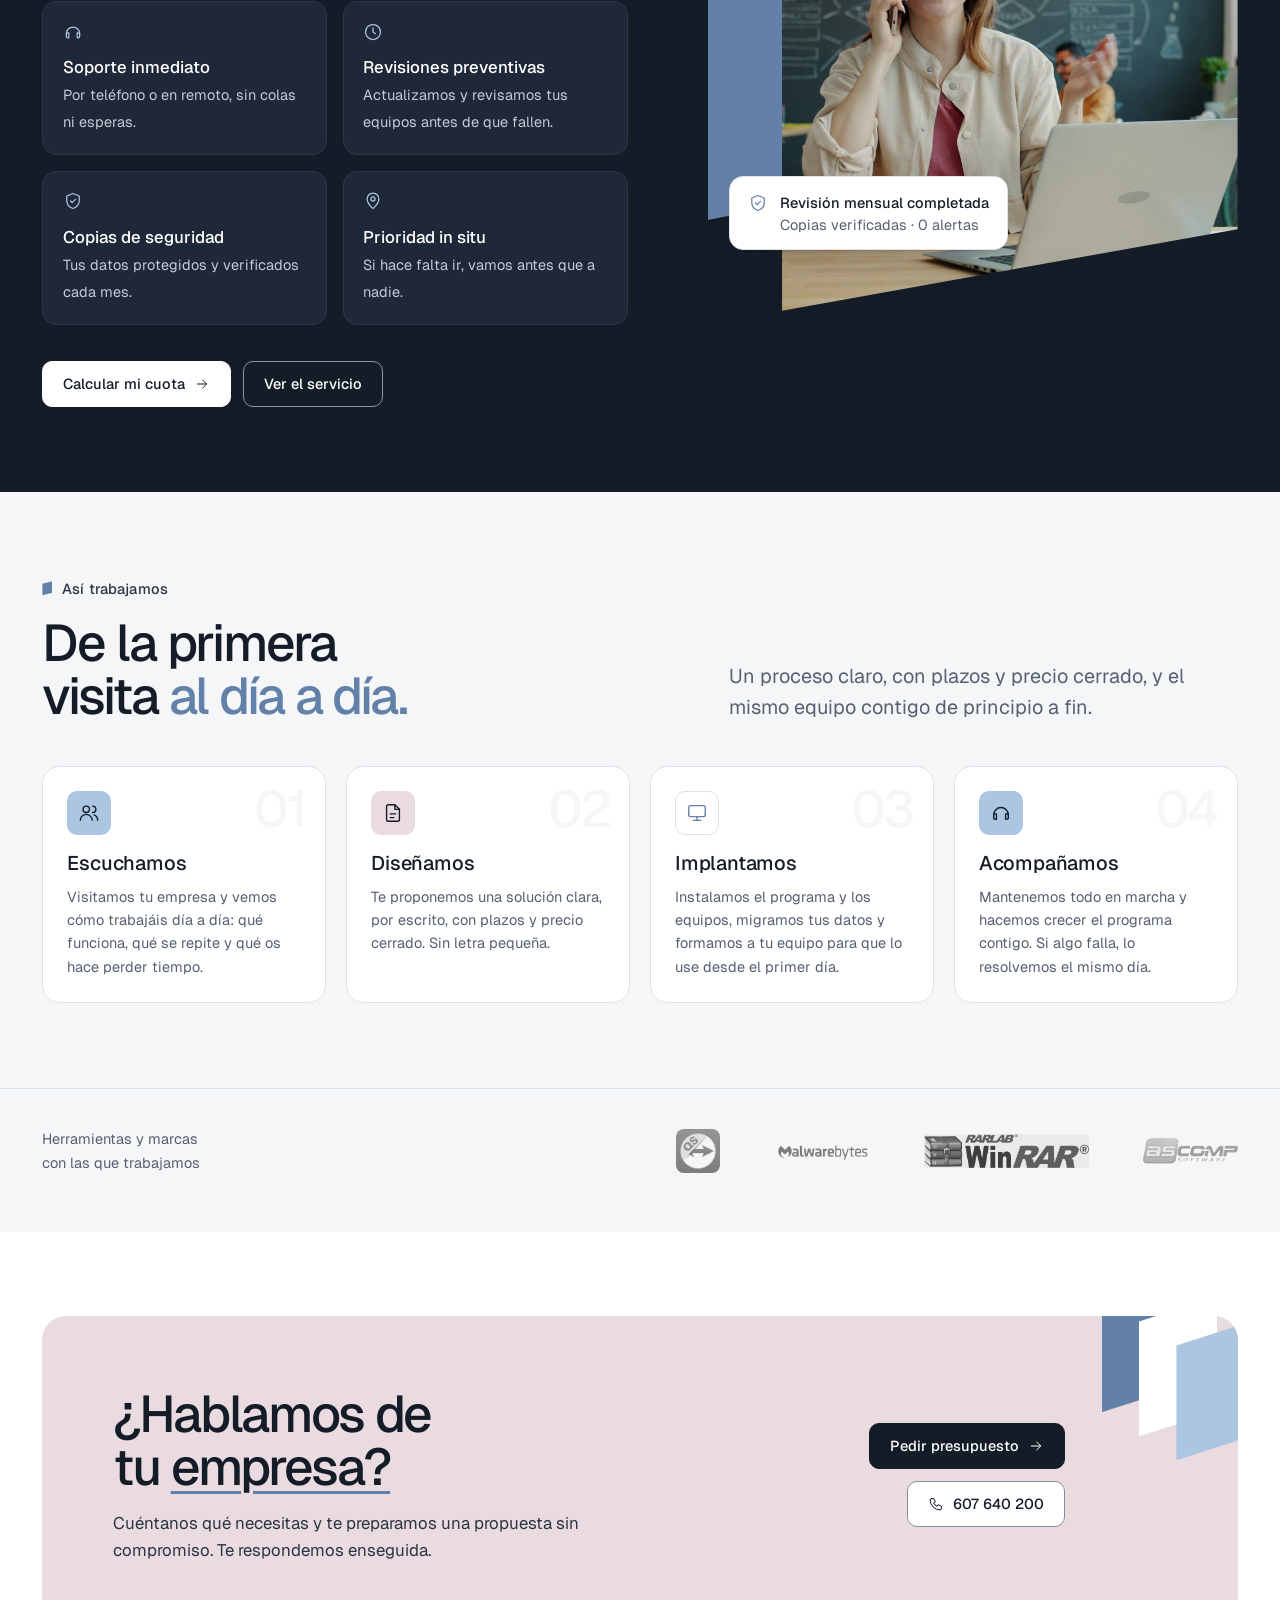
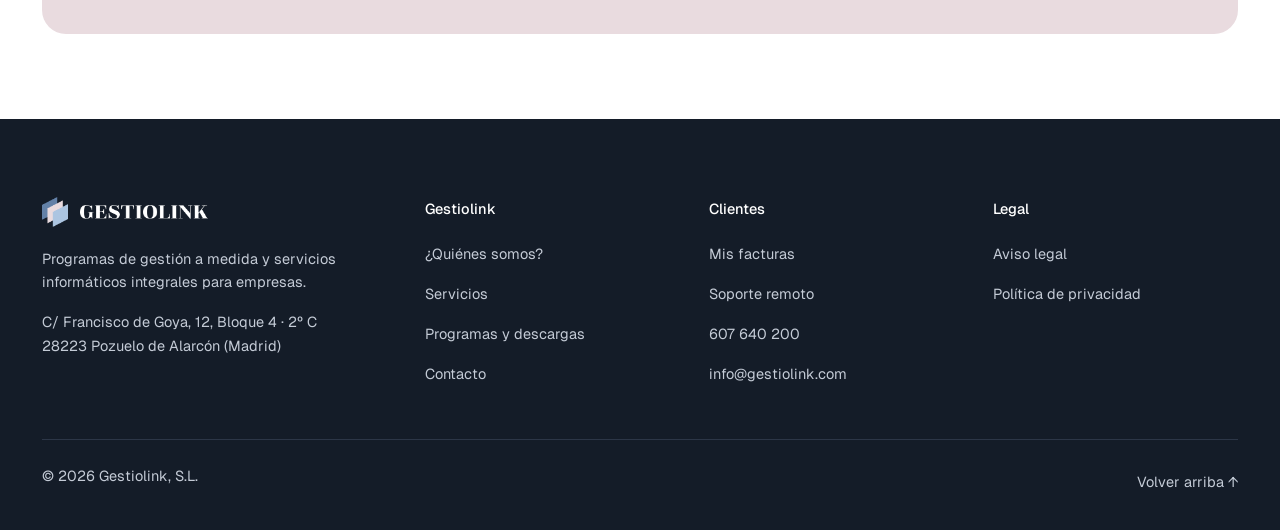
==== commit 65778e84: "Buscador móvil: indicación de deslizar" ====
--- a/index.html
+++ b/index.html
@@ -10,7 +10,7 @@
 <link rel="preconnect" href="https://fonts.googleapis.com">
 <link rel="preconnect" href="https://fonts.gstatic.com" crossorigin>
 <link href="https://fonts.googleapis.com/css2?family=Geist:wght@400;500;600&display=swap" rel="stylesheet">
-<link rel="stylesheet" href="assets/styles.css?v=702981e7">
+<link rel="stylesheet" href="assets/styles.css?v=3ec5e8c2">
 <script>document.documentElement.classList.add("js")</script>
 </head>
 <body>
@@ -33,9 +33,28 @@
       <a class="client" href="https://gestiolink.facturas.gestiolink.com"><svg viewBox="0 0 24 24" fill="none" stroke="currentColor" stroke-width="1.5" stroke-linecap="round" stroke-linejoin="round" aria-hidden="true"><path d="M14 3H7a2 2 0 0 0-2 2v14a2 2 0 0 0 2 2h10a2 2 0 0 0 2-2V8z"/><path d="M14 3v5h5M9 13h6M9 17h4"/></svg>Mis facturas</a>
       <a class="btn btn--dark" href="contacto.html">Pedir presupuesto</a>
     </div>
-    <button class="menu-btn" type="button" aria-expanded="false" aria-label="Abrir menú"><svg viewBox="0 0 24 24" fill="none" stroke="currentColor" stroke-width="1.5" stroke-linecap="round" stroke-linejoin="round" aria-hidden="true"><path d="M4 7h16M4 12h16M4 17h16"/></svg></button>
+    <button class="menu-btn" type="button" aria-expanded="false" aria-controls="mnav" aria-label="Abrir menú"><span></span><span></span></button>
   </div>
 </header>
+
+<div class="mnav" id="mnav" hidden>
+  <nav class="mnav__links" aria-label="Menú móvil">
+    <a href="index.html" aria-current="page" style="--i:0"><span>Inicio</span><svg viewBox="0 0 24 24" fill="none" stroke="currentColor" stroke-width="1.5" stroke-linecap="round" stroke-linejoin="round" aria-hidden="true"><path d="M5 12h14M13 6l6 6-6 6"/></svg></a>
+    <a href="quienes-somos.html" style="--i:1"><span>¿Quiénes somos?</span><svg viewBox="0 0 24 24" fill="none" stroke="currentColor" stroke-width="1.5" stroke-linecap="round" stroke-linejoin="round" aria-hidden="true"><path d="M5 12h14M13 6l6 6-6 6"/></svg></a>
+    <a href="servicios.html" style="--i:2"><span>Servicios</span><svg viewBox="0 0 24 24" fill="none" stroke="currentColor" stroke-width="1.5" stroke-linecap="round" stroke-linejoin="round" aria-hidden="true"><path d="M5 12h14M13 6l6 6-6 6"/></svg></a>
+    <a href="programas.html" style="--i:3"><span>Programas</span><svg viewBox="0 0 24 24" fill="none" stroke="currentColor" stroke-width="1.5" stroke-linecap="round" stroke-linejoin="round" aria-hidden="true"><path d="M5 12h14M13 6l6 6-6 6"/></svg></a>
+    <a href="contacto.html" style="--i:4"><span>Contacto</span><svg viewBox="0 0 24 24" fill="none" stroke="currentColor" stroke-width="1.5" stroke-linecap="round" stroke-linejoin="round" aria-hidden="true"><path d="M5 12h14M13 6l6 6-6 6"/></svg></a>
+  </nav>
+  <div class="mnav__foot">
+    <div class="mnav__quick">
+      <a class="mnav__q" href="tel:+34607640200"><svg viewBox="0 0 24 24" fill="none" stroke="currentColor" stroke-width="1.5" stroke-linecap="round" stroke-linejoin="round" aria-hidden="true"><path d="M5 4h4l2 5-2.5 1.5a11 11 0 0 0 5 5L15 13l5 2v4a2 2 0 0 1-2 2A16 16 0 0 1 3 6a2 2 0 0 1 2-2"/></svg><span>Llamar</span></a>
+      <a class="mnav__q" href="https://get.teamviewer.com/2trgch7"><svg viewBox="0 0 24 24" fill="none" stroke="currentColor" stroke-width="1.5" stroke-linecap="round" stroke-linejoin="round" aria-hidden="true"><path d="M4 14a8 8 0 0 1 16 0"/><path d="M4 14v3a2 2 0 0 0 2 2h1v-6H6a2 2 0 0 0-2 2M20 14v3a2 2 0 0 1-2 2h-1v-6h1a2 2 0 0 1 2 2"/></svg><span>Soporte remoto</span></a>
+      <a class="mnav__q" href="https://gestiolink.facturas.gestiolink.com"><svg viewBox="0 0 24 24" fill="none" stroke="currentColor" stroke-width="1.5" stroke-linecap="round" stroke-linejoin="round" aria-hidden="true"><path d="M14 3H7a2 2 0 0 0-2 2v14a2 2 0 0 0 2 2h10a2 2 0 0 0 2-2V8z"/><path d="M14 3v5h5M9 13h6M9 17h4"/></svg><span>Mis facturas</span></a>
+    </div>
+    <a class="btn btn--dark mnav__cta" href="contacto.html">Pedir presupuesto <svg viewBox="0 0 24 24" fill="none" stroke="currentColor" stroke-width="1.5" stroke-linecap="round" stroke-linejoin="round" aria-hidden="true"><path d="M5 12h14M13 6l6 6-6 6"/></svg></a>
+    <p class="mnav__info">607 640 200 · info@gestiolink.com</p>
+  </div>
+</div>
 
 <main id="main">
 
@@ -313,6 +332,6 @@
   </div>
 </footer>
 
-<script src="assets/main.js?v=702981e7"></script>
+<script src="assets/main.js?v=3ec5e8c2"></script>
 </body>
 </html>
--- a/assets/styles.css
+++ b/assets/styles.css
@@ -757,3 +757,46 @@
 .prog > *{min-width:0}
 @media (max-width:1000px){.prog{grid-template-columns:minmax(0,1fr)}}
 @media (max-width:400px){.app th,.app td{padding-inline:.6rem}.app td:first-child,.app th:first-child{display:none}}
+
+/* ============ Menú móvil ============ */
+.menu-btn{position:relative;z-index:60}
+.menu-btn span{position:absolute;left:12px;right:12px;height:1.5px;border-radius:2px;background:currentColor;transition:transform .35s cubic-bezier(.2,.7,.2,1),top .35s cubic-bezier(.2,.7,.2,1)}
+.menu-btn span:nth-child(1){top:18px}
+.menu-btn span:nth-child(2){top:26px}
+.menu-btn[aria-expanded="true"]{background:var(--ink);border-color:var(--ink);color:var(--white)}
+.menu-btn[aria-expanded="true"] span:nth-child(1){top:22px;transform:rotate(45deg)}
+.menu-btn[aria-expanded="true"] span:nth-child(2){top:22px;transform:rotate(-45deg)}
+@media (max-width:1080px){
+  .header.open .nav,.header.open .header__actions{display:none}
+  .header.open .wrap{flex-wrap:nowrap;padding-bottom:0}
+}
+.mnav{position:fixed;inset:72px 0 0;z-index:45;background:var(--white);display:flex;flex-direction:column;justify-content:space-between;padding:1rem var(--gutter) max(1.5rem, env(safe-area-inset-bottom));overflow-y:auto;overscroll-behavior:contain;opacity:0;transform:translateY(-8px);transition:opacity .3s,transform .3s cubic-bezier(.2,.7,.2,1)}
+.mnav[hidden]{display:none}
+.mnav.is-open{opacity:1;transform:none}
+.mnav__links{display:grid}
+.mnav__links a{display:flex;align-items:center;justify-content:space-between;gap:1rem;padding:1rem 0;border-bottom:1px solid var(--line);text-decoration:none;color:var(--ink);font-size:var(--fs-3);font-weight:500;letter-spacing:-.02em;opacity:0;transform:translateY(12px);transition:opacity .45s,transform .45s cubic-bezier(.2,.7,.2,1);transition-delay:calc(var(--i) * 45ms + 80ms)}
+.mnav.is-open .mnav__links a{opacity:1;transform:none}
+.mnav__links a span{display:flex;align-items:center;gap:.75rem}
+.mnav__links a svg{width:20px;height:20px;color:var(--control);transition:transform .25s,color .25s}
+.mnav__links a:hover svg{transform:translateX(4px);color:var(--ink)}
+.mnav__links a[aria-current="page"] span::before{content:"";width:10px;height:14px;background:var(--accent);clip-path:var(--para)}
+.mnav__links a[aria-current="page"] svg{color:var(--accent)}
+.mnav__foot{display:grid;gap:1rem;padding-top:2rem;opacity:0;transition:opacity .45s .3s}
+.mnav.is-open .mnav__foot{opacity:1}
+.mnav__quick{display:grid;grid-template-columns:repeat(3,1fr);gap:.6rem}
+.mnav__q{display:grid;justify-items:center;gap:.45rem;padding:1rem .5rem;border-radius:14px;text-decoration:none;color:var(--ink);font-size:var(--fs-6);font-weight:500;text-align:center;line-height:1.25}
+.mnav__q svg{width:22px;height:22px}
+.mnav__q:nth-child(1){background:var(--sky)}
+.mnav__q:nth-child(2){background:var(--blush)}
+.mnav__q:nth-child(3){background:var(--paper)}
+.mnav__cta{width:100%}
+.mnav__info{text-align:center;font-size:var(--fs-6);color:var(--muted)}
+body.menu-open{overflow:hidden}
+@media (min-width:1081px){.mnav{display:none!important}}
+@media (prefers-reduced-motion:reduce){.mnav,.mnav__links a,.mnav__foot{transition:none;opacity:1;transform:none}}
+
+/* Buscador en móvil: el carrusel se desvanece en los bordes para indicar que se desliza */
+@media (max-width:600px){
+  .finder__chips{-webkit-mask-image:linear-gradient(to right,transparent 0,#000 var(--gutter),#000 calc(100% - 56px),transparent 100%);mask-image:linear-gradient(to right,transparent 0,#000 var(--gutter),#000 calc(100% - 56px),transparent 100%);padding-right:56px}
+  .finder__hint::after{content:" Desliza para ver más."}
+}
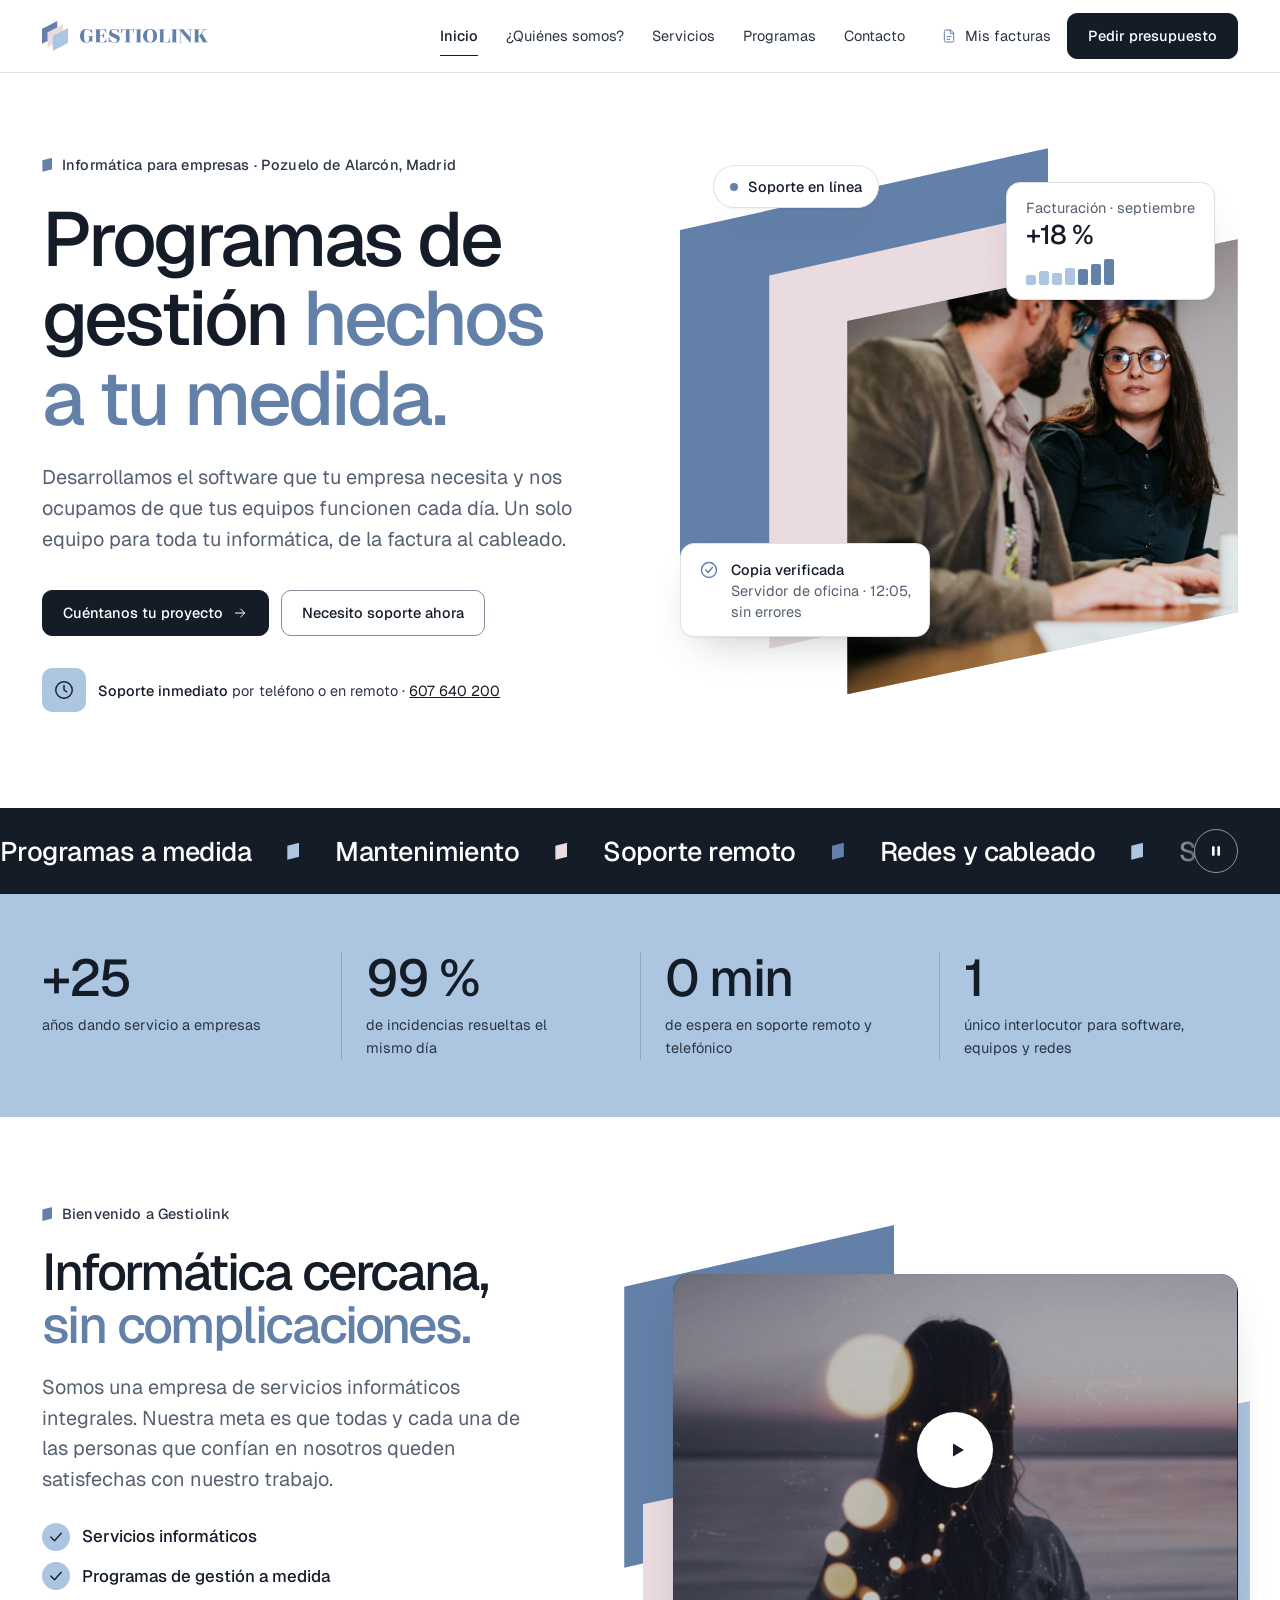
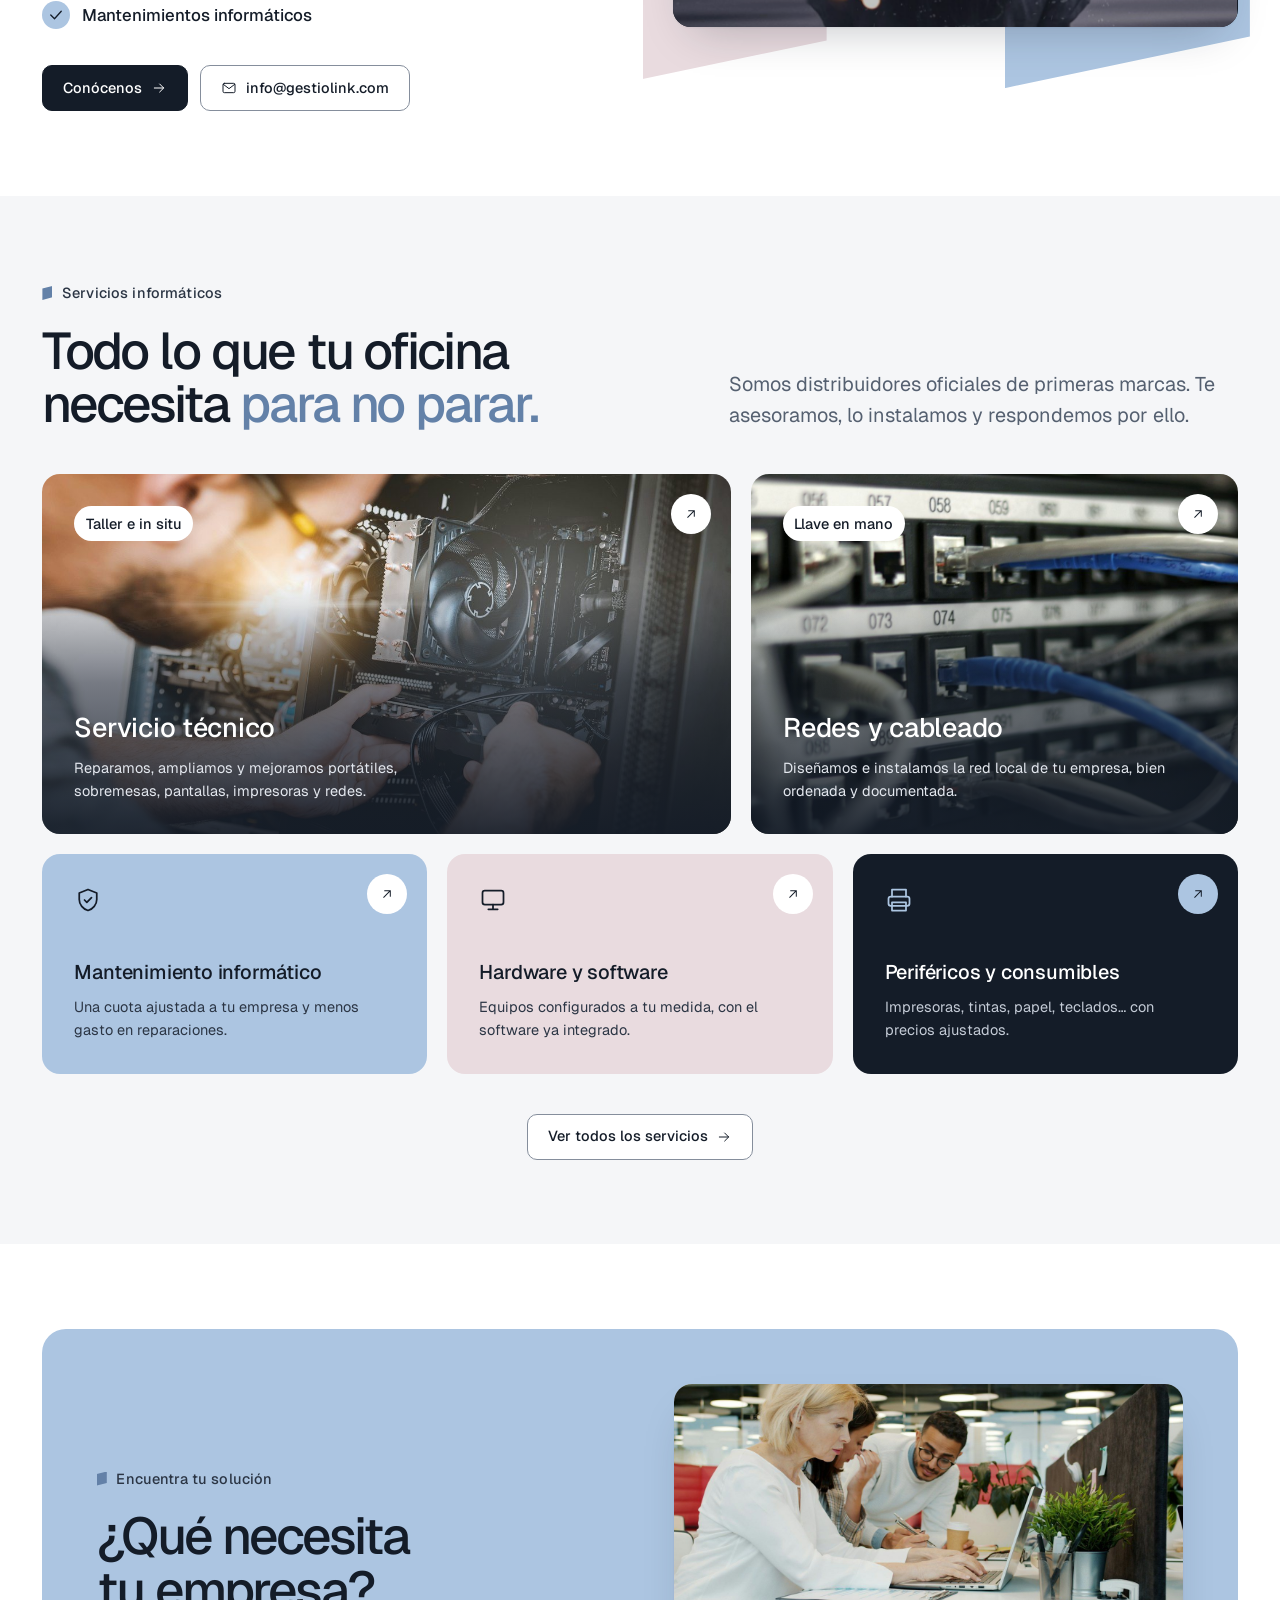
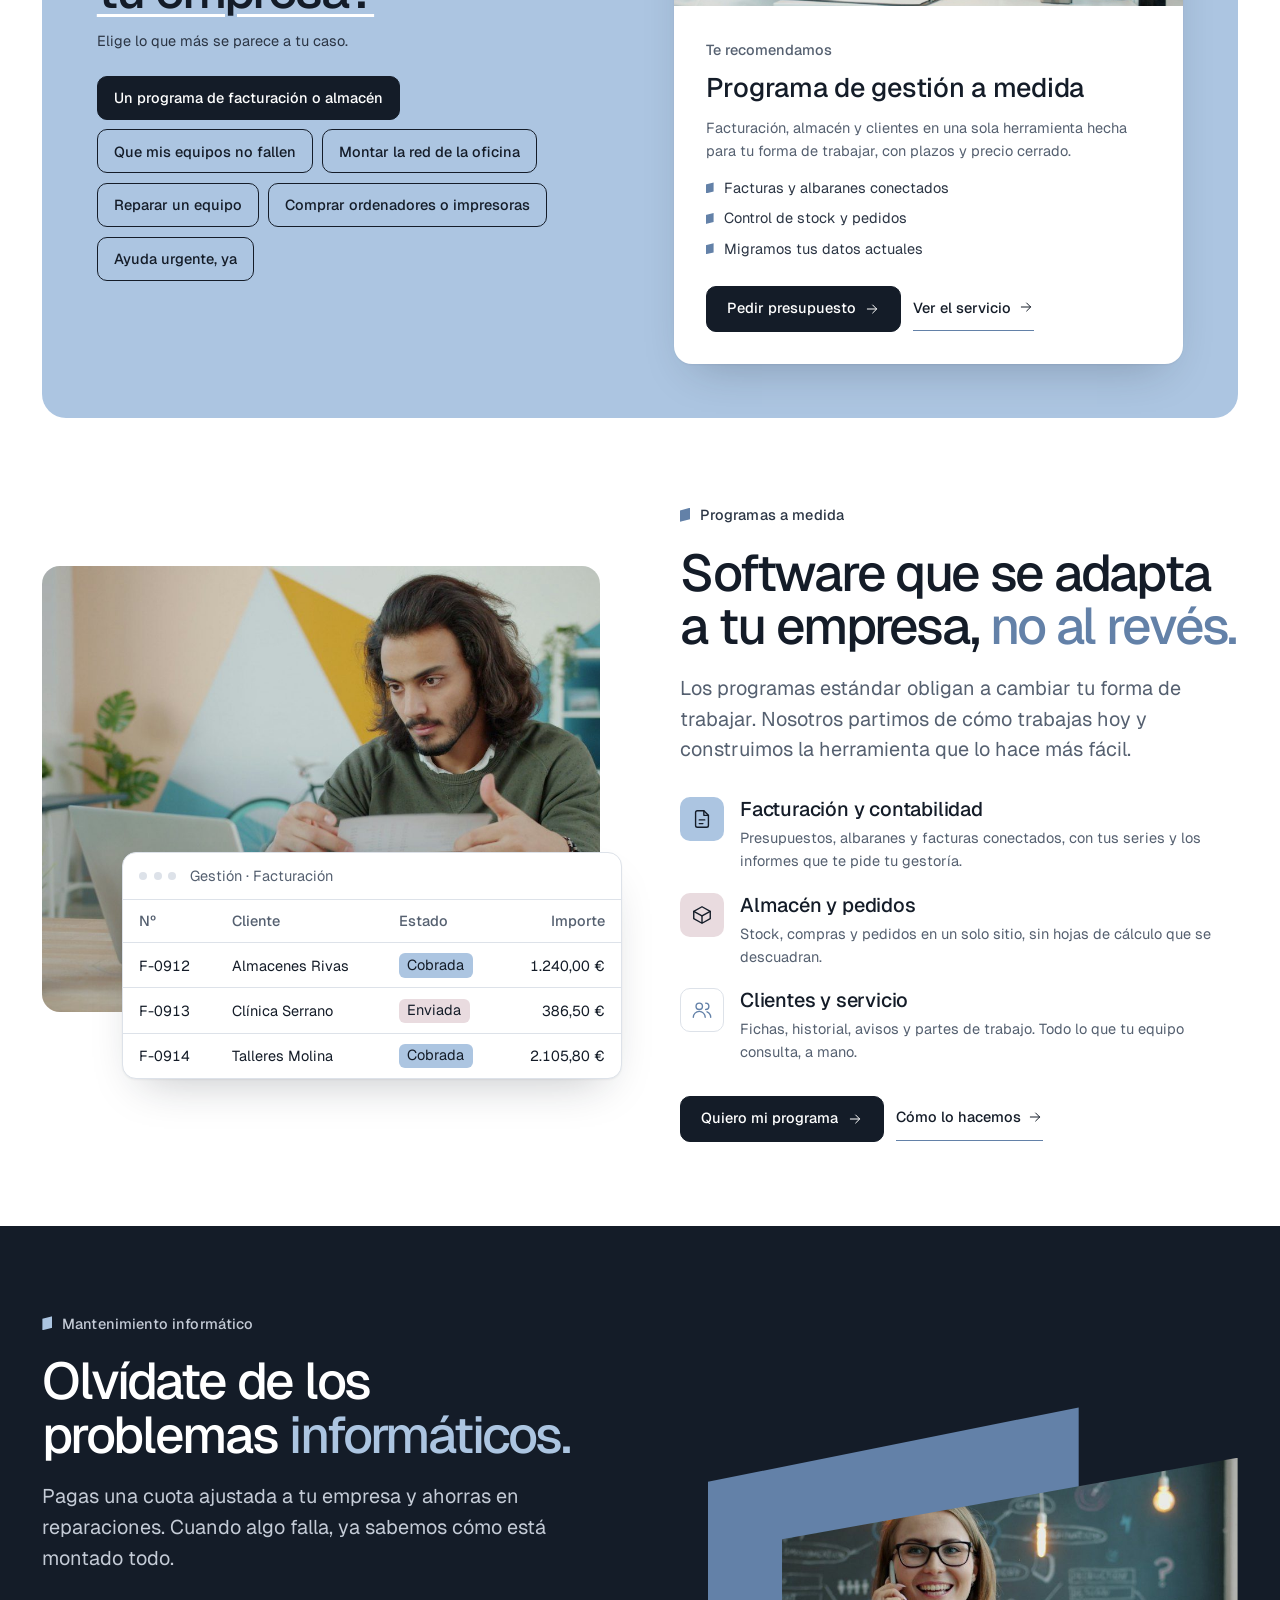
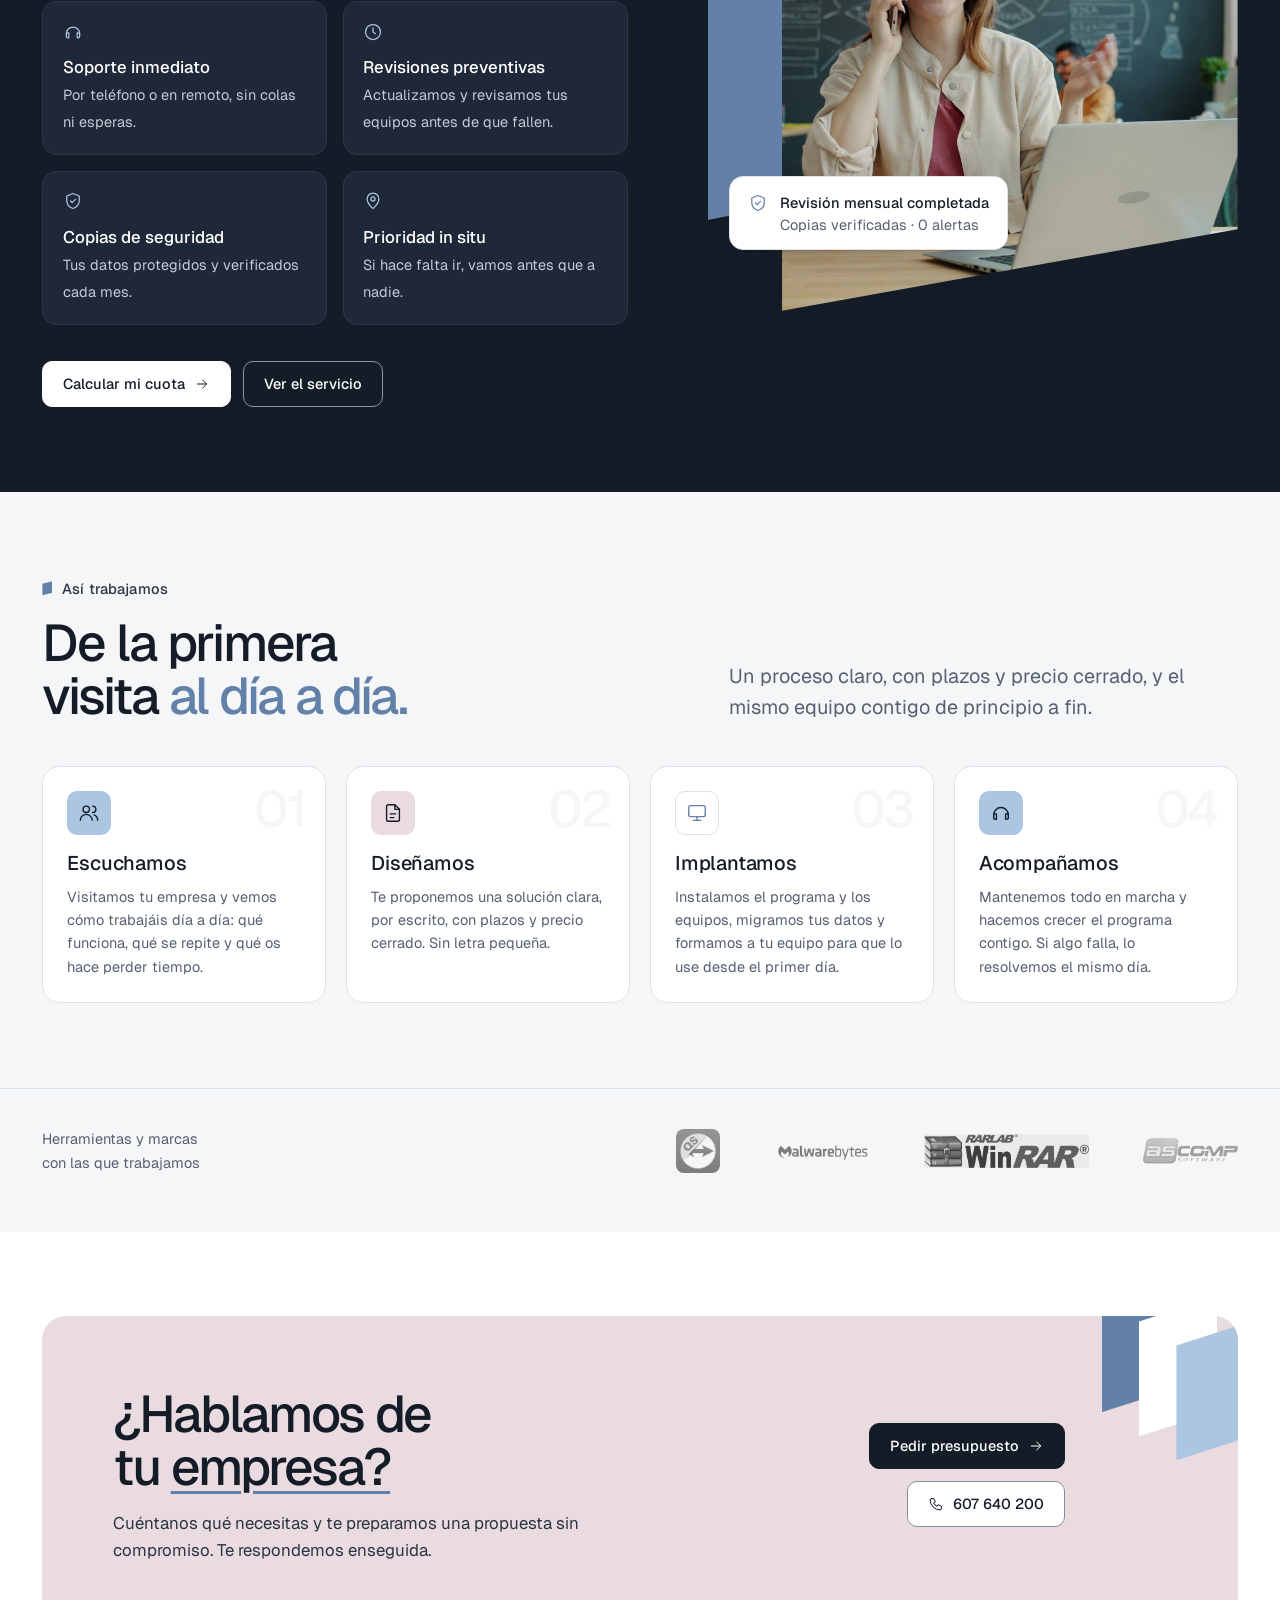
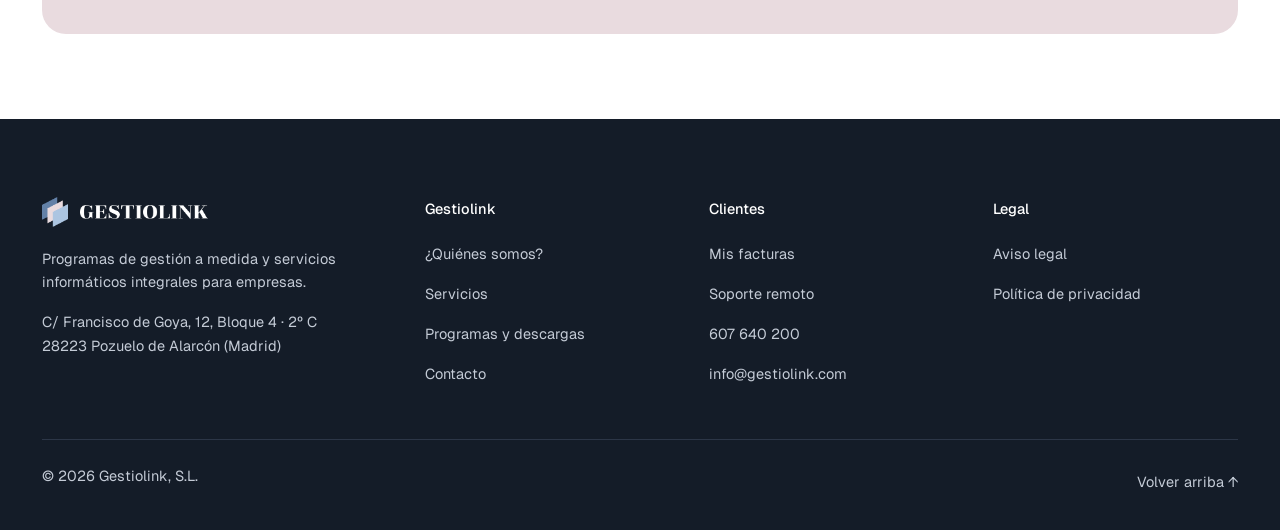
==== commit 50ffa691: "Móvil: buscador en dos columnas y proceso en vertical" ====
--- a/index.html
+++ b/index.html
@@ -10,7 +10,7 @@
 <link rel="preconnect" href="https://fonts.googleapis.com">
 <link rel="preconnect" href="https://fonts.gstatic.com" crossorigin>
 <link href="https://fonts.googleapis.com/css2?family=Geist:wght@400;500;600&display=swap" rel="stylesheet">
-<link rel="stylesheet" href="assets/styles.css?v=3ec5e8c2">
+<link rel="stylesheet" href="assets/styles.css?v=bd06875d">
 <script>document.documentElement.classList.add("js")</script>
 </head>
 <body>
@@ -262,7 +262,7 @@
         <h2 id="proc-title">De la primera visita <em>al día a día.</em></h2>
         <p class="lead">Un proceso claro, con plazos y precio cerrado, y el mismo equipo contigo de principio a fin.</p>
       </div>
-      <ol class="process__steps" tabindex="0" aria-label="Pasos de nuestro proceso">
+      <ol class="process__steps">
         <li class="process__step"><span class="ico ico--sky"><svg viewBox="0 0 24 24" fill="none" stroke="currentColor" stroke-width="1.5" stroke-linecap="round" stroke-linejoin="round" aria-hidden="true"><circle cx="9" cy="8" r="3.5"/><path d="M2.5 20a6.5 6.5 0 0 1 13 0M16 4.5a3.5 3.5 0 0 1 0 7M21.5 20a6.5 6.5 0 0 0-4-6"/></svg></span><h3>Escuchamos</h3><p>Visitamos tu empresa y vemos cómo trabajáis día a día: qué funciona, qué se repite y qué os hace perder tiempo.</p></li>
         <li class="process__step"><span class="ico ico--blush"><svg viewBox="0 0 24 24" fill="none" stroke="currentColor" stroke-width="1.5" stroke-linecap="round" stroke-linejoin="round" aria-hidden="true"><path d="M14 3H7a2 2 0 0 0-2 2v14a2 2 0 0 0 2 2h10a2 2 0 0 0 2-2V8z"/><path d="M14 3v5h5M9 13h6M9 17h4"/></svg></span><h3>Diseñamos</h3><p>Te proponemos una solución clara, por escrito, con plazos y precio cerrado. Sin letra pequeña.</p></li>
         <li class="process__step"><span class="ico ico--line"><svg viewBox="0 0 24 24" fill="none" stroke="currentColor" stroke-width="1.5" stroke-linecap="round" stroke-linejoin="round" aria-hidden="true"><rect x="3" y="4" width="18" height="12" rx="2"/><path d="M8 20h8M12 16v4"/></svg></span><h3>Implantamos</h3><p>Instalamos el programa y los equipos, migramos tus datos y formamos a tu equipo para que lo use desde el primer día.</p></li>
@@ -332,6 +332,6 @@
   </div>
 </footer>
 
-<script src="assets/main.js?v=3ec5e8c2"></script>
+<script src="assets/main.js?v=bd06875d"></script>
 </body>
 </html>
--- a/assets/styles.css
+++ b/assets/styles.css
@@ -795,8 +795,20 @@
 @media (min-width:1081px){.mnav{display:none!important}}
 @media (prefers-reduced-motion:reduce){.mnav,.mnav__links a,.mnav__foot{transition:none;opacity:1;transform:none}}
 
-/* Buscador en móvil: el carrusel se desvanece en los bordes para indicar que se desliza */
+
+/* Buscador en móvil: opciones en dos columnas, todas visibles */
 @media (max-width:600px){
-  .finder__chips{-webkit-mask-image:linear-gradient(to right,transparent 0,#000 var(--gutter),#000 calc(100% - 56px),transparent 100%);mask-image:linear-gradient(to right,transparent 0,#000 var(--gutter),#000 calc(100% - 56px),transparent 100%);padding-right:56px}
-  .finder__hint::after{content:" Desliza para ver más."}
+  .finder__chips{display:grid;grid-template-columns:1fr 1fr;gap:.5rem;margin-inline:0;padding:0;overflow:visible;scroll-snap-type:none}
+  .chip-btn{white-space:normal;min-height:56px;padding:.6rem .75rem;display:flex;align-items:center;text-align:left;line-height:1.25}
 }
+
+/* Así trabajamos en móvil: línea de tiempo vertical compacta, sin deslizar */
+@media (max-width:600px){
+  .process__steps{display:grid;gap:0;margin-inline:0;padding:0;overflow:visible;scroll-snap-type:none}
+  .process__step{flex:none;border:0;border-radius:0;background:transparent;padding:0 0 1.5rem 3.5rem;position:relative;gap:.3rem}
+  .process__step:last-child{padding-bottom:0}
+  .process__step .ico{display:none}
+  .process__step::before{content:"0" counter(p);right:auto;left:0;top:-.15rem;width:40px;height:40px;border-radius:50%;background:var(--ink);color:var(--white);font-size:var(--fs-6);letter-spacing:0;display:grid;place-items:center}
+  .process__step:not(:last-child)::after{content:"";position:absolute;left:19.5px;top:2.75rem;bottom:.5rem;width:1px;background:var(--control)}
+  .process__step h3{font-size:var(--fs-4)}
+}
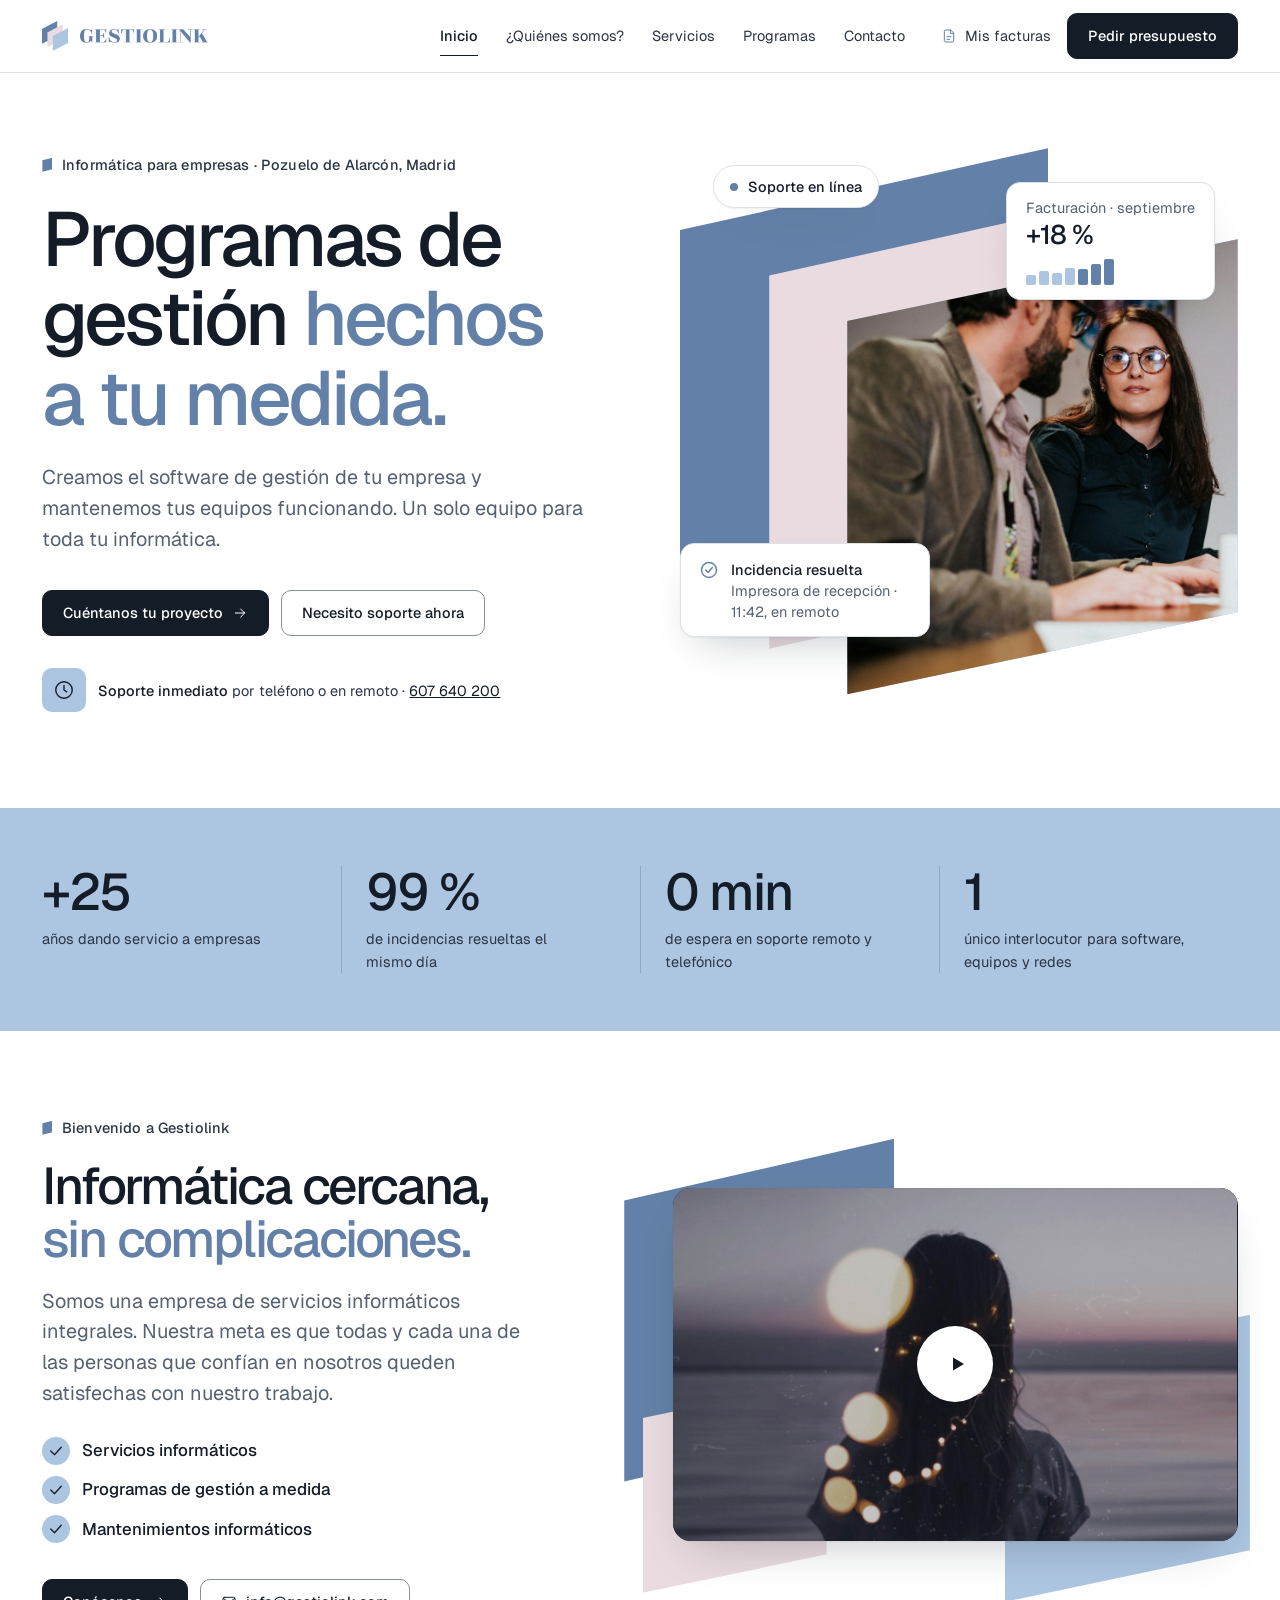
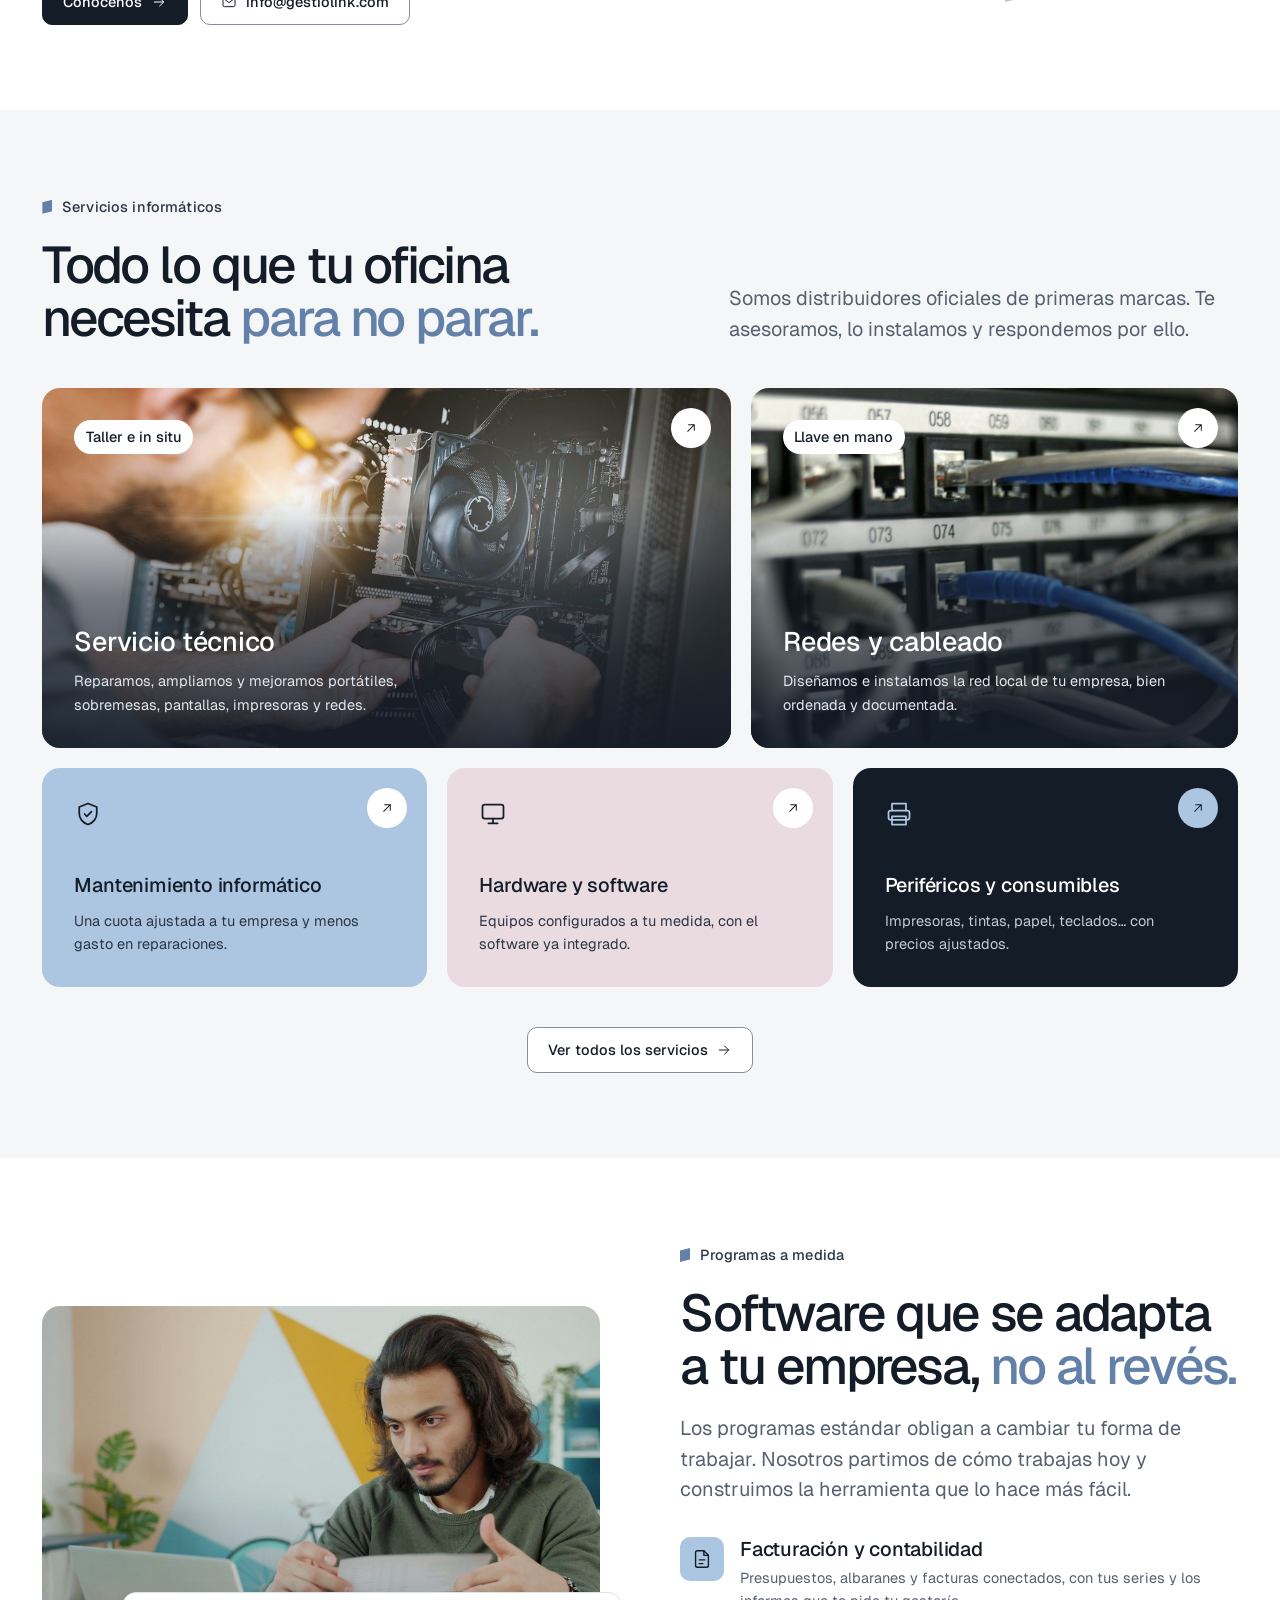
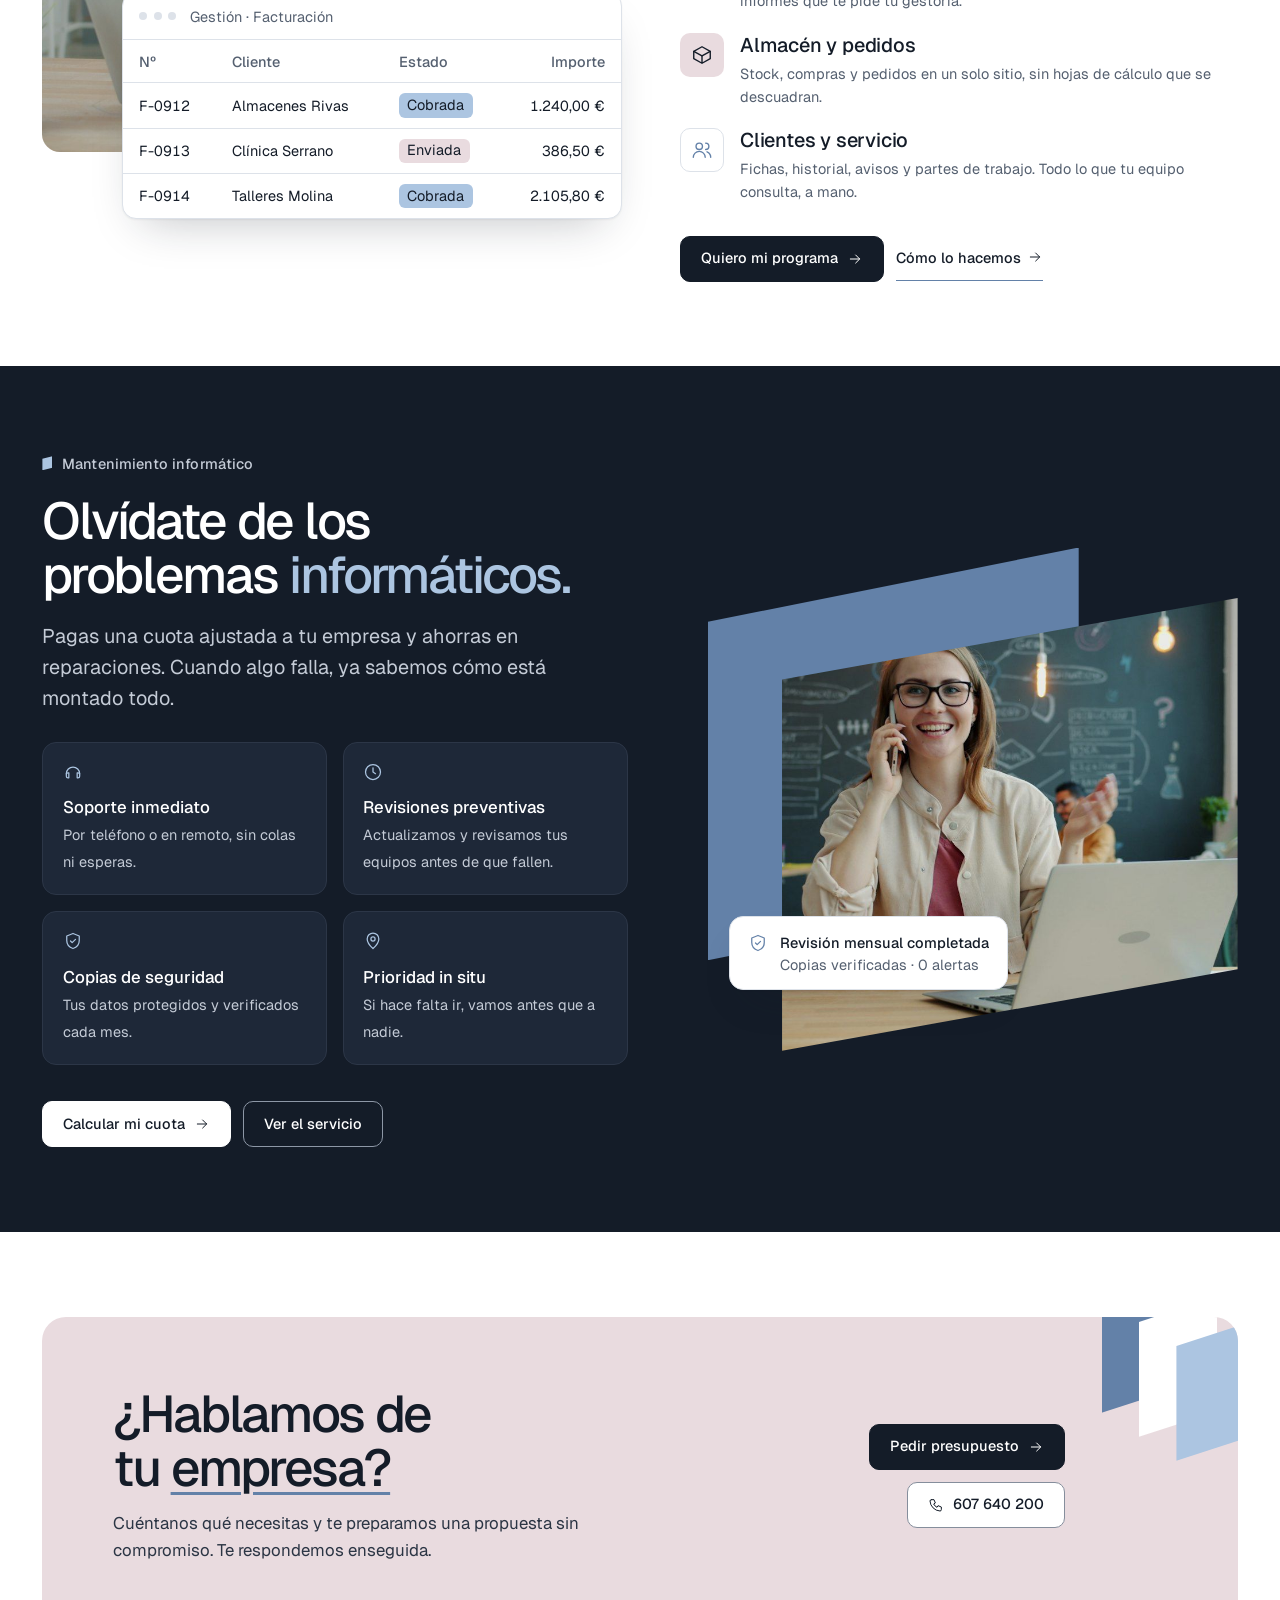
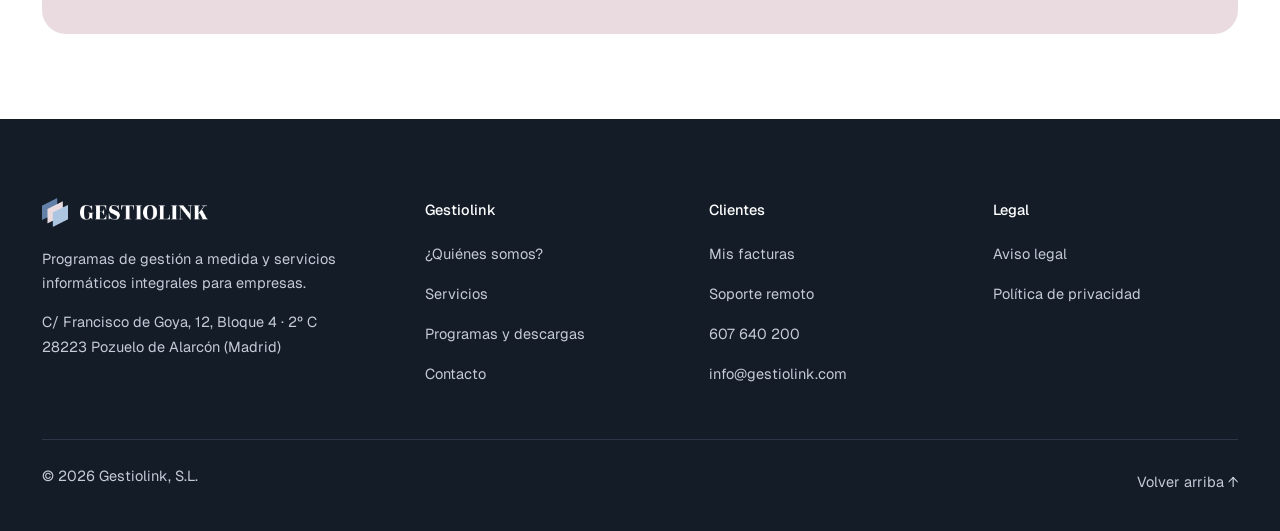
==== commit a5c44298: "Versión más concisa de la web" ====
--- a/index.html
+++ b/index.html
@@ -63,7 +63,7 @@
       <div>
         <span class="eyebrow">Informática para empresas · Pozuelo de Alarcón, Madrid</span>
         <h1 id="hero-title">Programas de gestión <em>hechos a tu medida.</em></h1>
-        <p class="lead">Desarrollamos el software que tu empresa necesita y nos ocupamos de que tus equipos funcionen cada día. Un solo equipo para toda tu informática, de la factura al cableado.</p>
+        <p class="lead">Creamos el software de gestión de tu empresa y mantenemos tus equipos funcionando. Un solo equipo para toda tu informática.</p>
         <div class="ctas">
           <a class="btn btn--dark" href="contacto.html">Cuéntanos tu proyecto <svg viewBox="0 0 24 24" fill="none" stroke="currentColor" stroke-width="1.5" stroke-linecap="round" stroke-linejoin="round" aria-hidden="true"><path d="M5 12h14M13 6l6 6-6 6"/></svg></a>
           <a class="btn btn--ghost" href="programas.html">Necesito soporte ahora</a>
@@ -83,10 +83,6 @@
       </div>
     </div>
   </section>
-
-  <div class="marquee" aria-hidden="true">
-    <ul><li>Programas a medida</li><li>Mantenimiento</li><li>Soporte remoto</li><li>Redes y cableado</li><li>Servicio técnico</li><li>Copias de seguridad</li><li>Equipos y periféricos</li></ul><ul><li>Programas a medida</li><li>Mantenimiento</li><li>Soporte remoto</li><li>Redes y cableado</li><li>Servicio técnico</li><li>Copias de seguridad</li><li>Equipos y periféricos</li></ul>
-  </div>
 
 
   <div class="facts">
@@ -162,39 +158,6 @@
     </div>
   </section>
 
-  <section class="section" aria-labelledby="finder-title">
-    <div class="wrap">
-      <div class="finder" data-finder>
-        <div class="finder__ask">
-          <span class="eyebrow">Encuentra tu solución</span>
-          <h2 id="finder-title">¿Qué necesita <em>tu empresa?</em></h2>
-          <p class="finder__hint" id="finder-hint">Elige lo que más se parece a tu caso.</p>
-          <div class="finder__chips" role="group" aria-labelledby="finder-hint">
-            <button type="button" class="chip-btn" aria-pressed="true" data-key="programa">Un programa de facturación o almacén</button>
-            <button type="button" class="chip-btn" aria-pressed="false" data-key="mantenimiento">Que mis equipos no fallen</button>
-            <button type="button" class="chip-btn" aria-pressed="false" data-key="redes">Montar la red de la oficina</button>
-            <button type="button" class="chip-btn" aria-pressed="false" data-key="tecnico">Reparar un equipo</button>
-            <button type="button" class="chip-btn" aria-pressed="false" data-key="equipos">Comprar ordenadores o impresoras</button>
-            <button type="button" class="chip-btn" aria-pressed="false" data-key="urgente">Ayuda urgente, ya</button>
-          </div>
-        </div>
-        <div class="finder__card" aria-live="polite">
-          <img data-f="img" src="assets/img/colegas.jpg" alt="" width="1400" height="933" loading="lazy">
-          <div class="finder__body">
-            <span class="finder__label">Te recomendamos</span>
-            <h3 data-f="title">Programa de gestión a medida</h3>
-            <p data-f="text">Facturación, almacén y clientes en una sola herramienta hecha para tu forma de trabajar, con plazos y precio cerrado.</p>
-            <ul data-f="list" class="finder__list"><li>Facturas y albaranes conectados</li><li>Control de stock y pedidos</li><li>Migramos tus datos actuales</li></ul>
-            <div class="ctas">
-              <a class="btn btn--dark" data-f="cta" href="contacto.html?servicio=programa">Pedir presupuesto <svg viewBox="0 0 24 24" fill="none" stroke="currentColor" stroke-width="1.5" stroke-linecap="round" stroke-linejoin="round" aria-hidden="true"><path d="M5 12h14M13 6l6 6-6 6"/></svg></a>
-              <a class="link" data-f="more" href="servicios.html#programas-a-medida">Ver el servicio <svg viewBox="0 0 24 24" fill="none" stroke="currentColor" stroke-width="1.5" stroke-linecap="round" stroke-linejoin="round" aria-hidden="true"><path d="M5 12h14M13 6l6 6-6 6"/></svg></a>
-            </div>
-          </div>
-        </div>
-      </div>
-    </div>
-  </section>
-
   <section class="section" aria-labelledby="prog-title">
     <div class="wrap">
       <div class="prog">
@@ -255,34 +218,6 @@
     </div>
   </section>
 
-  <section class="section bg-paper" aria-labelledby="proc-title">
-    <div class="wrap process">
-      <div class="process__head">
-        <span class="eyebrow">Así trabajamos</span>
-        <h2 id="proc-title">De la primera visita <em>al día a día.</em></h2>
-        <p class="lead">Un proceso claro, con plazos y precio cerrado, y el mismo equipo contigo de principio a fin.</p>
-      </div>
-      <ol class="process__steps">
-        <li class="process__step"><span class="ico ico--sky"><svg viewBox="0 0 24 24" fill="none" stroke="currentColor" stroke-width="1.5" stroke-linecap="round" stroke-linejoin="round" aria-hidden="true"><circle cx="9" cy="8" r="3.5"/><path d="M2.5 20a6.5 6.5 0 0 1 13 0M16 4.5a3.5 3.5 0 0 1 0 7M21.5 20a6.5 6.5 0 0 0-4-6"/></svg></span><h3>Escuchamos</h3><p>Visitamos tu empresa y vemos cómo trabajáis día a día: qué funciona, qué se repite y qué os hace perder tiempo.</p></li>
-        <li class="process__step"><span class="ico ico--blush"><svg viewBox="0 0 24 24" fill="none" stroke="currentColor" stroke-width="1.5" stroke-linecap="round" stroke-linejoin="round" aria-hidden="true"><path d="M14 3H7a2 2 0 0 0-2 2v14a2 2 0 0 0 2 2h10a2 2 0 0 0 2-2V8z"/><path d="M14 3v5h5M9 13h6M9 17h4"/></svg></span><h3>Diseñamos</h3><p>Te proponemos una solución clara, por escrito, con plazos y precio cerrado. Sin letra pequeña.</p></li>
-        <li class="process__step"><span class="ico ico--line"><svg viewBox="0 0 24 24" fill="none" stroke="currentColor" stroke-width="1.5" stroke-linecap="round" stroke-linejoin="round" aria-hidden="true"><rect x="3" y="4" width="18" height="12" rx="2"/><path d="M8 20h8M12 16v4"/></svg></span><h3>Implantamos</h3><p>Instalamos el programa y los equipos, migramos tus datos y formamos a tu equipo para que lo use desde el primer día.</p></li>
-        <li class="process__step"><span class="ico ico--sky"><svg viewBox="0 0 24 24" fill="none" stroke="currentColor" stroke-width="1.5" stroke-linecap="round" stroke-linejoin="round" aria-hidden="true"><path d="M4 14a8 8 0 0 1 16 0"/><path d="M4 14v3a2 2 0 0 0 2 2h1v-6H6a2 2 0 0 0-2 2M20 14v3a2 2 0 0 1-2 2h-1v-6h1a2 2 0 0 1 2 2"/></svg></span><h3>Acompañamos</h3><p>Mantenemos todo en marcha y hacemos crecer el programa contigo. Si algo falla, lo resolvemos el mismo día.</p></li>
-      </ol>
-    </div>
-  </section>
-
-  <div class="brands bg-paper">
-    <div class="wrap">
-      <p>Herramientas y marcas con las que trabajamos</p>
-      <ul>
-        <li><img class="tv" src="assets/img/teamviewer-qs.jpg" alt="TeamViewer QuickSupport" width="225" height="225"></li>
-        <li><img class="mb" src="assets/img/malwarebytes.png" alt="Malwarebytes" width="310" height="163"></li>
-        <li><img src="assets/img/winrar.png" alt="WinRAR" width="256" height="53"></li>
-        <li><img src="assets/img/ascomp.png" alt="ASCOMP Software" width="181" height="65"></li>
-      </ul>
-    </div>
-  </div>
-
 
   <section class="cta" aria-label="Contacto">
     <div class="wrap">
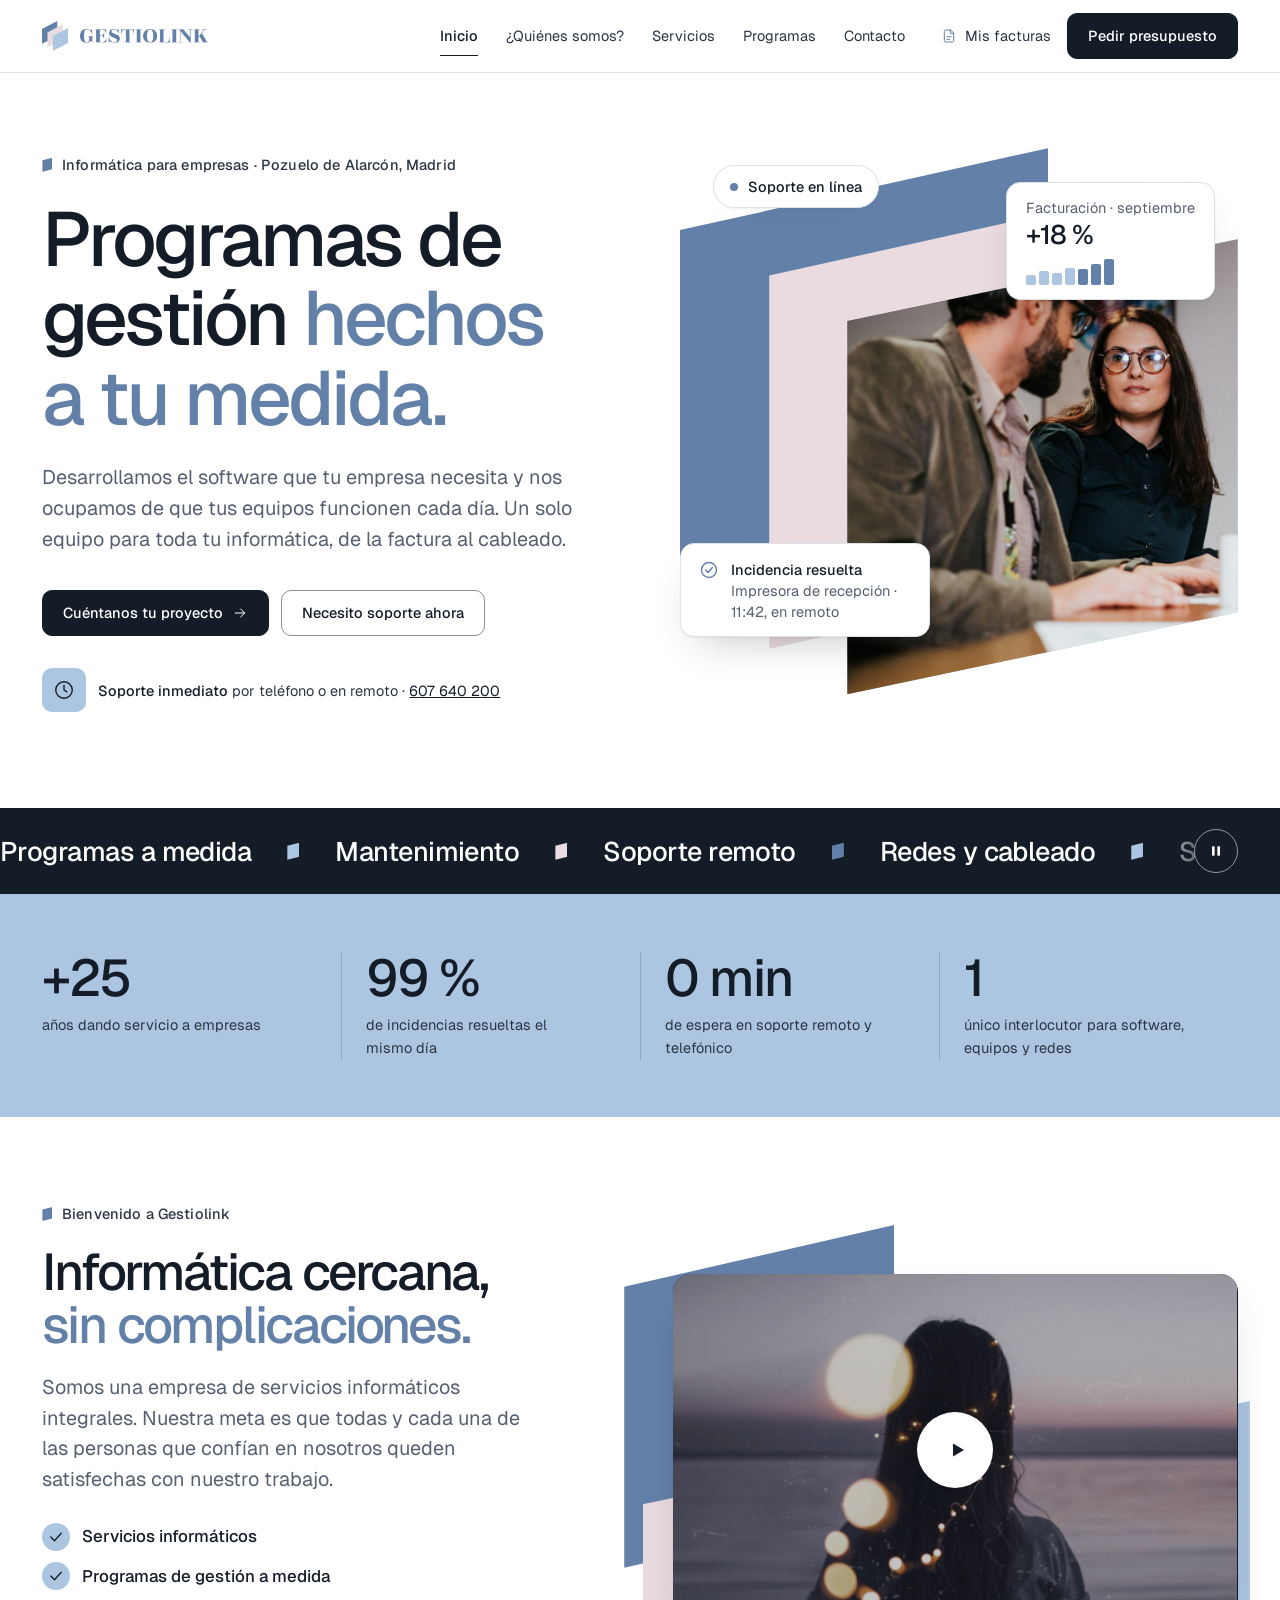
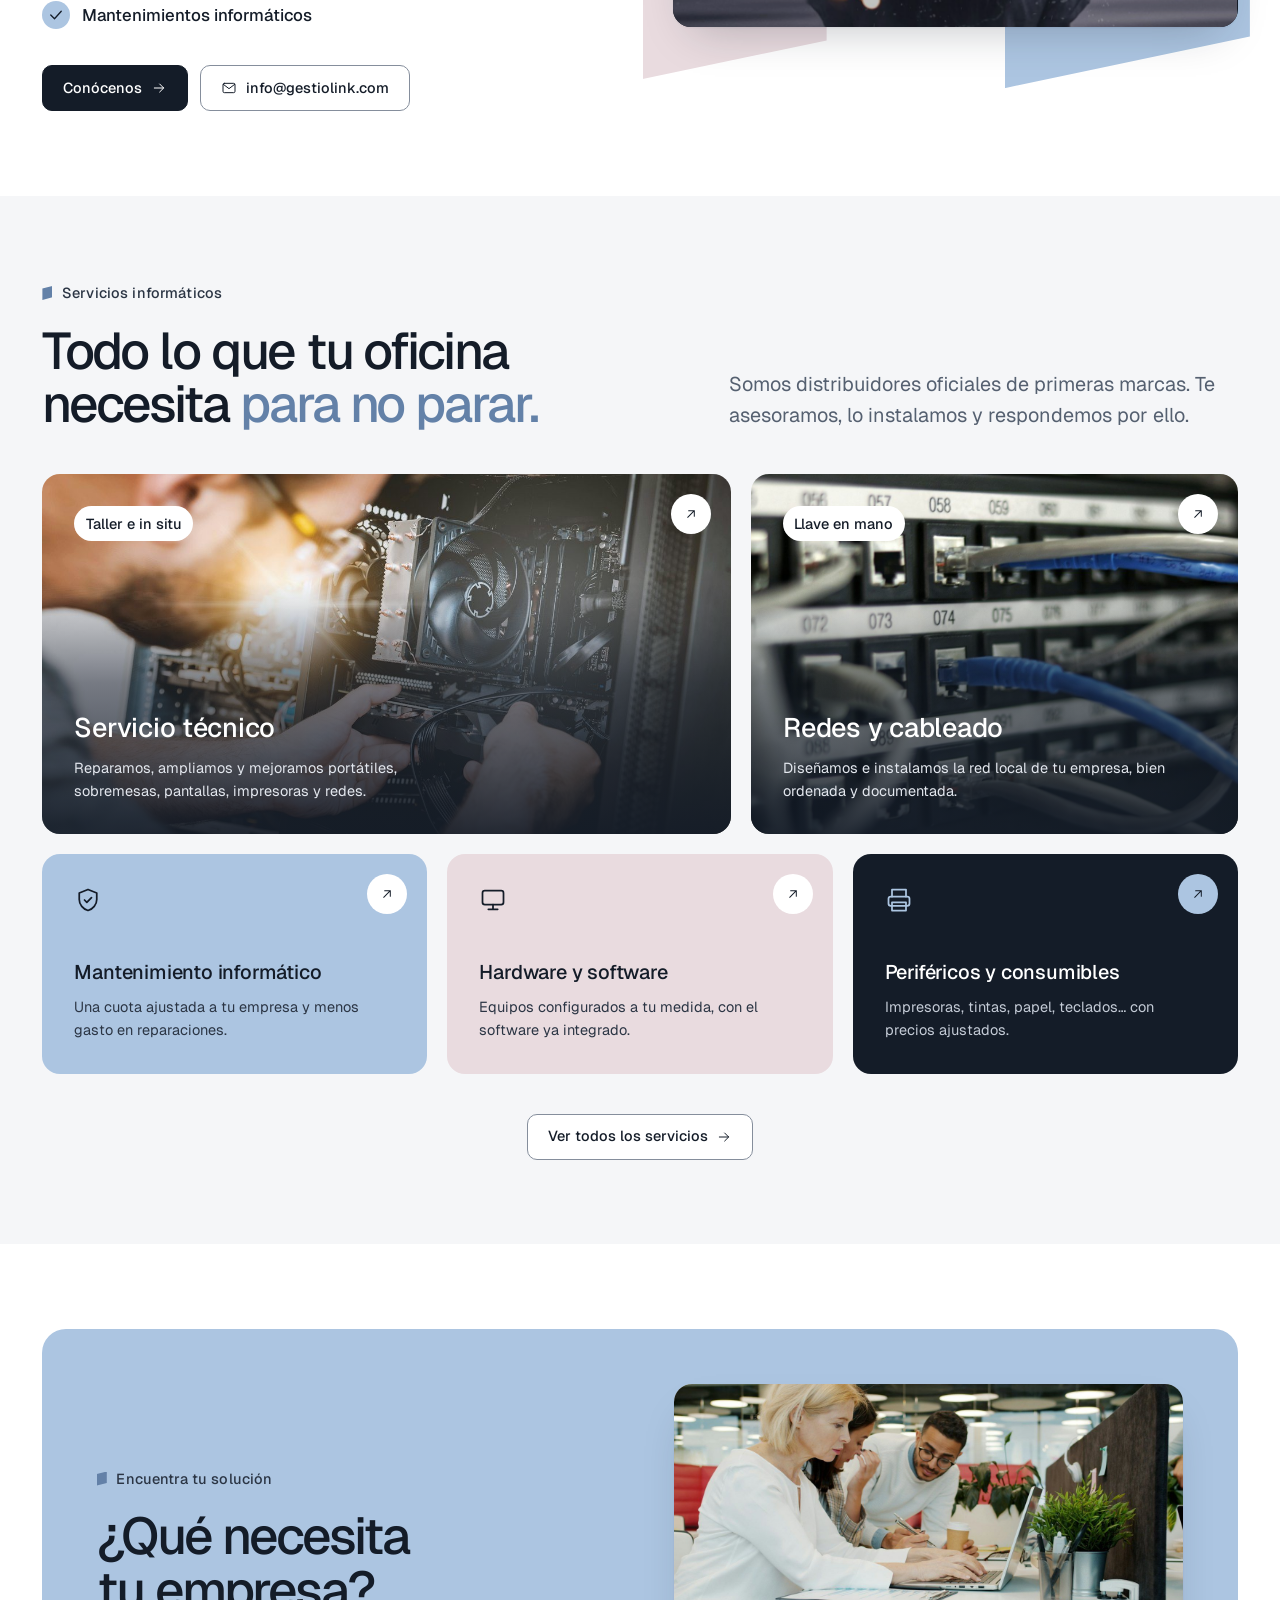
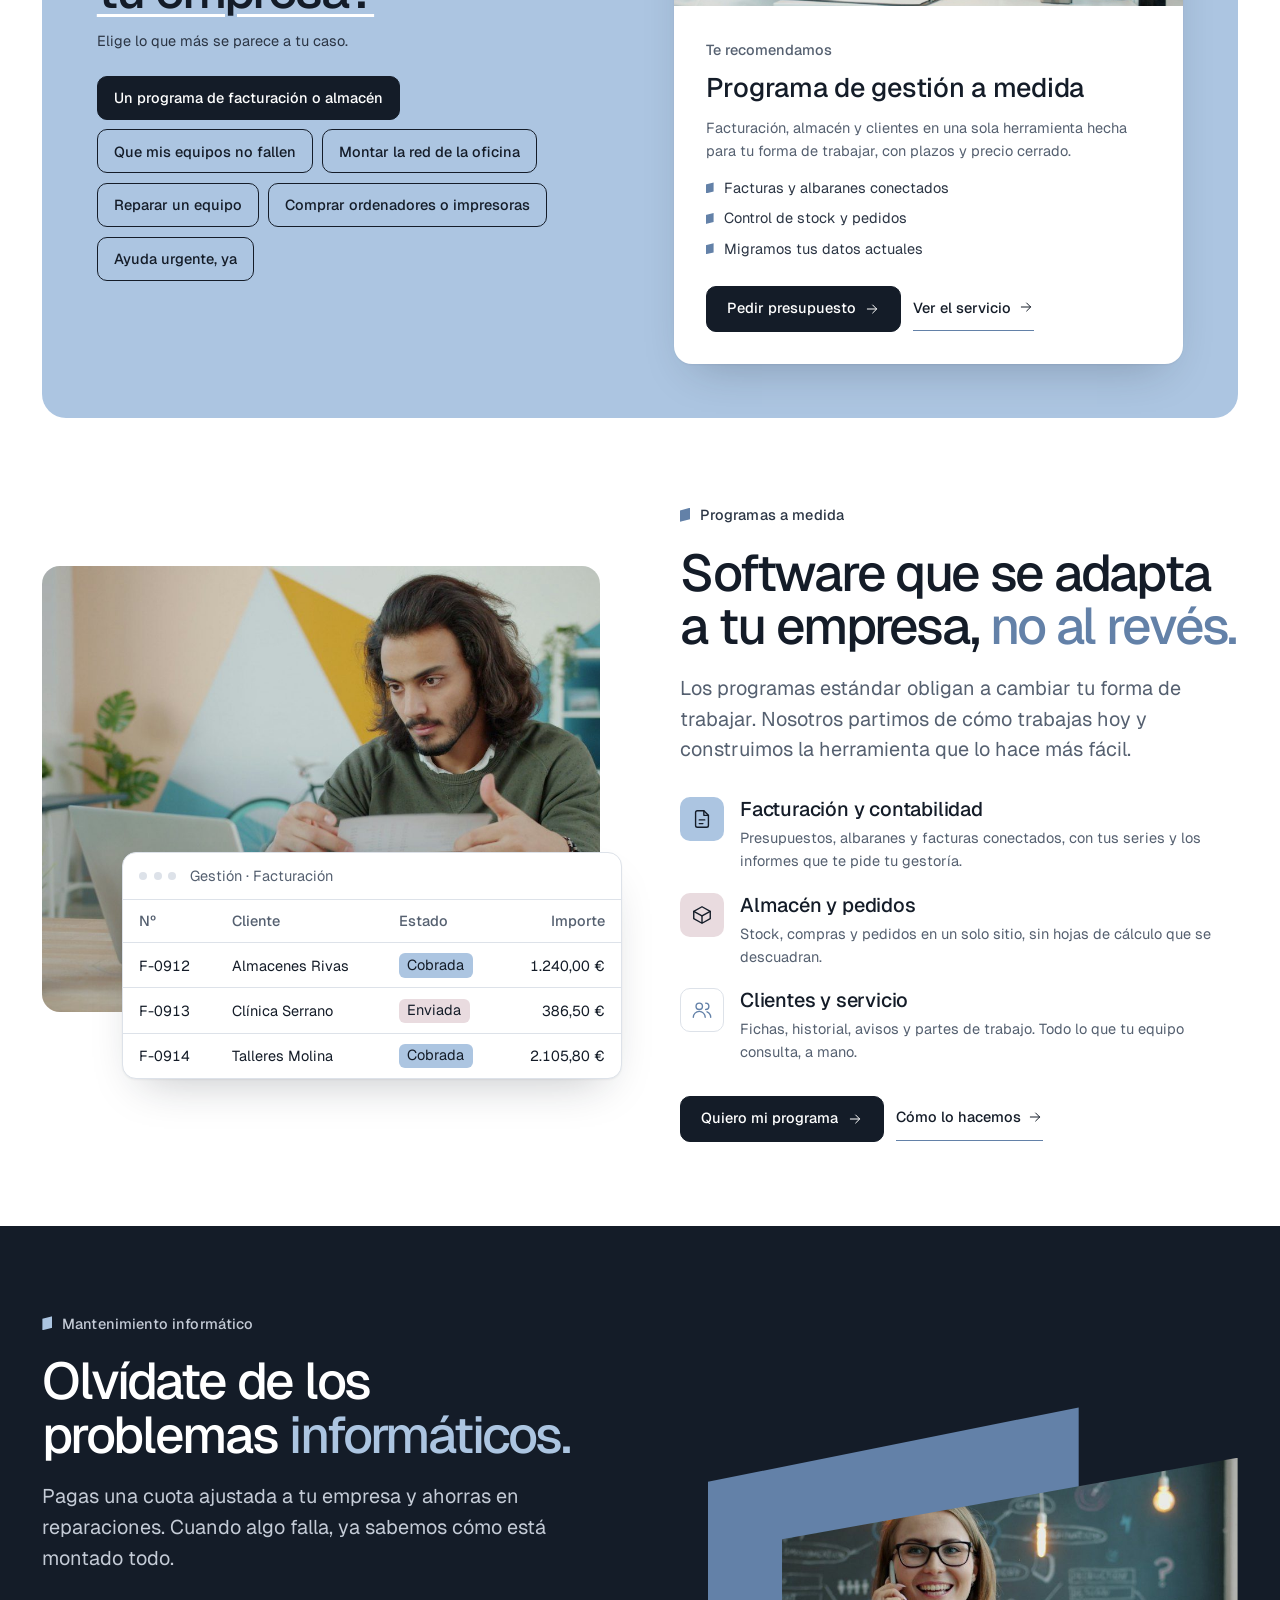
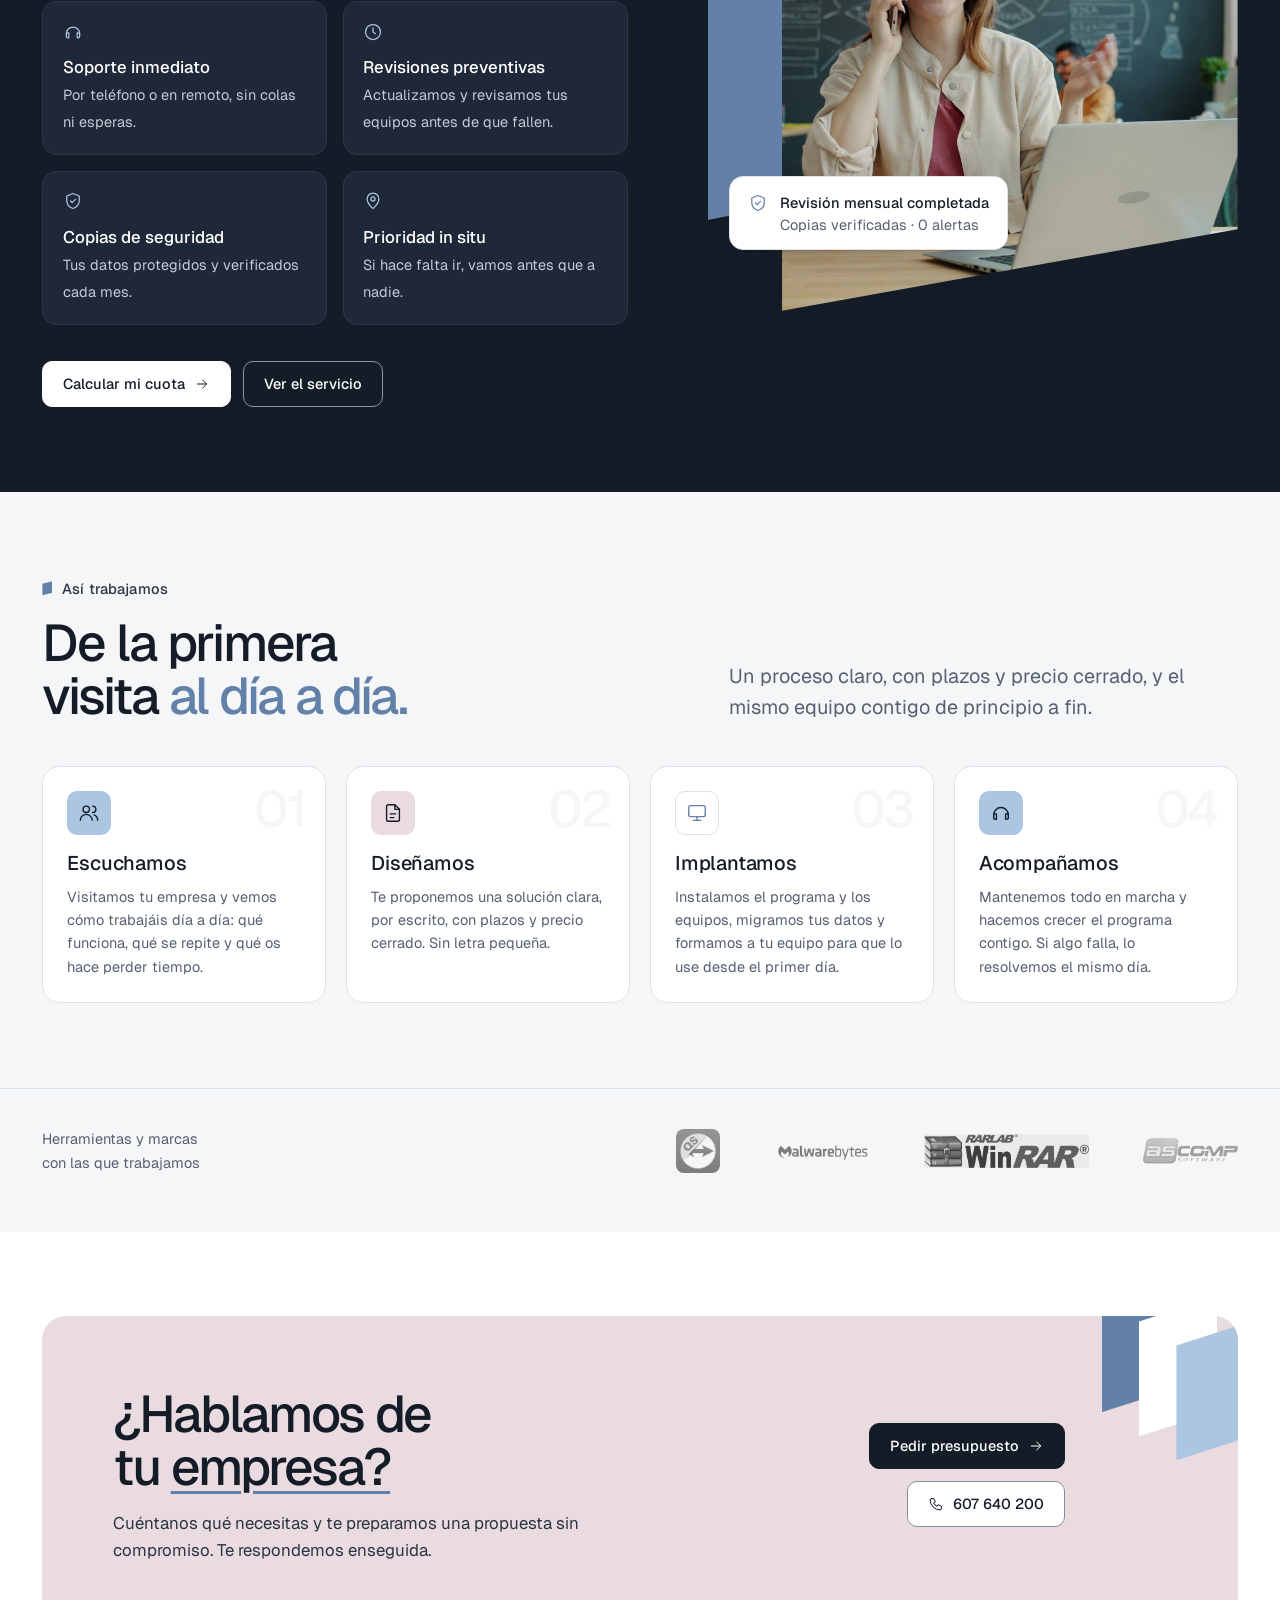
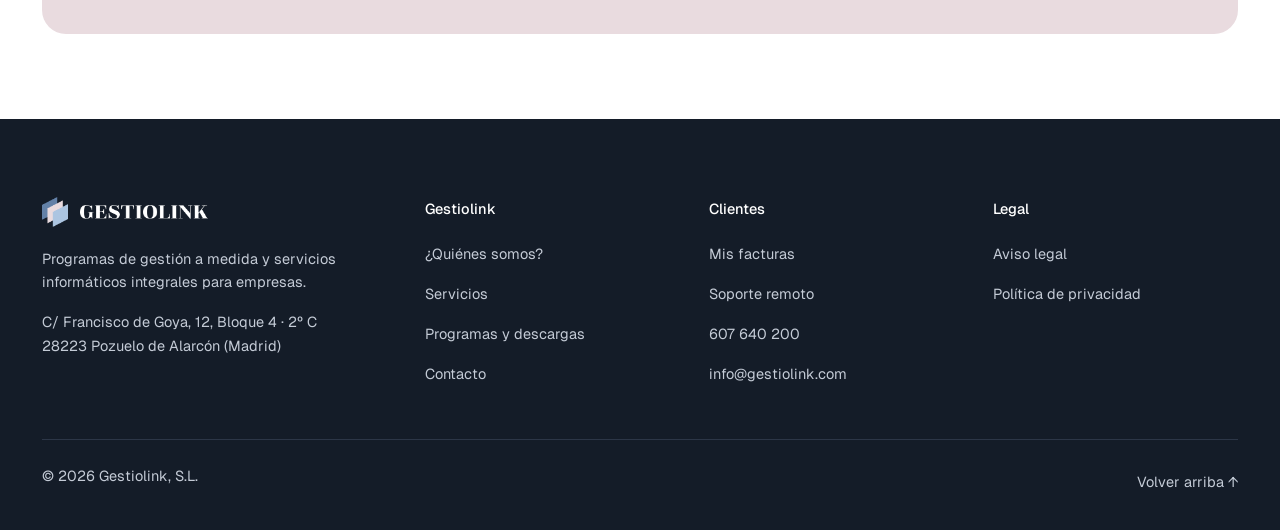
==== commit 8b857627: "Vuelve la versión completa" ====
--- a/index.html
+++ b/index.html
@@ -63,7 +63,7 @@
       <div>
         <span class="eyebrow">Informática para empresas · Pozuelo de Alarcón, Madrid</span>
         <h1 id="hero-title">Programas de gestión <em>hechos a tu medida.</em></h1>
-        <p class="lead">Creamos el software de gestión de tu empresa y mantenemos tus equipos funcionando. Un solo equipo para toda tu informática.</p>
+        <p class="lead">Desarrollamos el software que tu empresa necesita y nos ocupamos de que tus equipos funcionen cada día. Un solo equipo para toda tu informática, de la factura al cableado.</p>
         <div class="ctas">
           <a class="btn btn--dark" href="contacto.html">Cuéntanos tu proyecto <svg viewBox="0 0 24 24" fill="none" stroke="currentColor" stroke-width="1.5" stroke-linecap="round" stroke-linejoin="round" aria-hidden="true"><path d="M5 12h14M13 6l6 6-6 6"/></svg></a>
           <a class="btn btn--ghost" href="programas.html">Necesito soporte ahora</a>
@@ -83,6 +83,10 @@
       </div>
     </div>
   </section>
+
+  <div class="marquee" aria-hidden="true">
+    <ul><li>Programas a medida</li><li>Mantenimiento</li><li>Soporte remoto</li><li>Redes y cableado</li><li>Servicio técnico</li><li>Copias de seguridad</li><li>Equipos y periféricos</li></ul><ul><li>Programas a medida</li><li>Mantenimiento</li><li>Soporte remoto</li><li>Redes y cableado</li><li>Servicio técnico</li><li>Copias de seguridad</li><li>Equipos y periféricos</li></ul>
+  </div>
 
 
   <div class="facts">
@@ -158,6 +162,39 @@
     </div>
   </section>
 
+  <section class="section" aria-labelledby="finder-title">
+    <div class="wrap">
+      <div class="finder" data-finder>
+        <div class="finder__ask">
+          <span class="eyebrow">Encuentra tu solución</span>
+          <h2 id="finder-title">¿Qué necesita <em>tu empresa?</em></h2>
+          <p class="finder__hint" id="finder-hint">Elige lo que más se parece a tu caso.</p>
+          <div class="finder__chips" role="group" aria-labelledby="finder-hint">
+            <button type="button" class="chip-btn" aria-pressed="true" data-key="programa">Un programa de facturación o almacén</button>
+            <button type="button" class="chip-btn" aria-pressed="false" data-key="mantenimiento">Que mis equipos no fallen</button>
+            <button type="button" class="chip-btn" aria-pressed="false" data-key="redes">Montar la red de la oficina</button>
+            <button type="button" class="chip-btn" aria-pressed="false" data-key="tecnico">Reparar un equipo</button>
+            <button type="button" class="chip-btn" aria-pressed="false" data-key="equipos">Comprar ordenadores o impresoras</button>
+            <button type="button" class="chip-btn" aria-pressed="false" data-key="urgente">Ayuda urgente, ya</button>
+          </div>
+        </div>
+        <div class="finder__card" aria-live="polite">
+          <img data-f="img" src="assets/img/colegas.jpg" alt="" width="1400" height="933" loading="lazy">
+          <div class="finder__body">
+            <span class="finder__label">Te recomendamos</span>
+            <h3 data-f="title">Programa de gestión a medida</h3>
+            <p data-f="text">Facturación, almacén y clientes en una sola herramienta hecha para tu forma de trabajar, con plazos y precio cerrado.</p>
+            <ul data-f="list" class="finder__list"><li>Facturas y albaranes conectados</li><li>Control de stock y pedidos</li><li>Migramos tus datos actuales</li></ul>
+            <div class="ctas">
+              <a class="btn btn--dark" data-f="cta" href="contacto.html?servicio=programa">Pedir presupuesto <svg viewBox="0 0 24 24" fill="none" stroke="currentColor" stroke-width="1.5" stroke-linecap="round" stroke-linejoin="round" aria-hidden="true"><path d="M5 12h14M13 6l6 6-6 6"/></svg></a>
+              <a class="link" data-f="more" href="servicios.html#programas-a-medida">Ver el servicio <svg viewBox="0 0 24 24" fill="none" stroke="currentColor" stroke-width="1.5" stroke-linecap="round" stroke-linejoin="round" aria-hidden="true"><path d="M5 12h14M13 6l6 6-6 6"/></svg></a>
+            </div>
+          </div>
+        </div>
+      </div>
+    </div>
+  </section>
+
   <section class="section" aria-labelledby="prog-title">
     <div class="wrap">
       <div class="prog">
@@ -218,6 +255,34 @@
     </div>
   </section>
 
+  <section class="section bg-paper" aria-labelledby="proc-title">
+    <div class="wrap process">
+      <div class="process__head">
+        <span class="eyebrow">Así trabajamos</span>
+        <h2 id="proc-title">De la primera visita <em>al día a día.</em></h2>
+        <p class="lead">Un proceso claro, con plazos y precio cerrado, y el mismo equipo contigo de principio a fin.</p>
+      </div>
+      <ol class="process__steps">
+        <li class="process__step"><span class="ico ico--sky"><svg viewBox="0 0 24 24" fill="none" stroke="currentColor" stroke-width="1.5" stroke-linecap="round" stroke-linejoin="round" aria-hidden="true"><circle cx="9" cy="8" r="3.5"/><path d="M2.5 20a6.5 6.5 0 0 1 13 0M16 4.5a3.5 3.5 0 0 1 0 7M21.5 20a6.5 6.5 0 0 0-4-6"/></svg></span><h3>Escuchamos</h3><p>Visitamos tu empresa y vemos cómo trabajáis día a día: qué funciona, qué se repite y qué os hace perder tiempo.</p></li>
+        <li class="process__step"><span class="ico ico--blush"><svg viewBox="0 0 24 24" fill="none" stroke="currentColor" stroke-width="1.5" stroke-linecap="round" stroke-linejoin="round" aria-hidden="true"><path d="M14 3H7a2 2 0 0 0-2 2v14a2 2 0 0 0 2 2h10a2 2 0 0 0 2-2V8z"/><path d="M14 3v5h5M9 13h6M9 17h4"/></svg></span><h3>Diseñamos</h3><p>Te proponemos una solución clara, por escrito, con plazos y precio cerrado. Sin letra pequeña.</p></li>
+        <li class="process__step"><span class="ico ico--line"><svg viewBox="0 0 24 24" fill="none" stroke="currentColor" stroke-width="1.5" stroke-linecap="round" stroke-linejoin="round" aria-hidden="true"><rect x="3" y="4" width="18" height="12" rx="2"/><path d="M8 20h8M12 16v4"/></svg></span><h3>Implantamos</h3><p>Instalamos el programa y los equipos, migramos tus datos y formamos a tu equipo para que lo use desde el primer día.</p></li>
+        <li class="process__step"><span class="ico ico--sky"><svg viewBox="0 0 24 24" fill="none" stroke="currentColor" stroke-width="1.5" stroke-linecap="round" stroke-linejoin="round" aria-hidden="true"><path d="M4 14a8 8 0 0 1 16 0"/><path d="M4 14v3a2 2 0 0 0 2 2h1v-6H6a2 2 0 0 0-2 2M20 14v3a2 2 0 0 1-2 2h-1v-6h1a2 2 0 0 1 2 2"/></svg></span><h3>Acompañamos</h3><p>Mantenemos todo en marcha y hacemos crecer el programa contigo. Si algo falla, lo resolvemos el mismo día.</p></li>
+      </ol>
+    </div>
+  </section>
+
+  <div class="brands bg-paper">
+    <div class="wrap">
+      <p>Herramientas y marcas con las que trabajamos</p>
+      <ul>
+        <li><img class="tv" src="assets/img/teamviewer-qs.jpg" alt="TeamViewer QuickSupport" width="225" height="225"></li>
+        <li><img class="mb" src="assets/img/malwarebytes.png" alt="Malwarebytes" width="310" height="163"></li>
+        <li><img src="assets/img/winrar.png" alt="WinRAR" width="256" height="53"></li>
+        <li><img src="assets/img/ascomp.png" alt="ASCOMP Software" width="181" height="65"></li>
+      </ul>
+    </div>
+  </div>
+
 
   <section class="cta" aria-label="Contacto">
     <div class="wrap">
